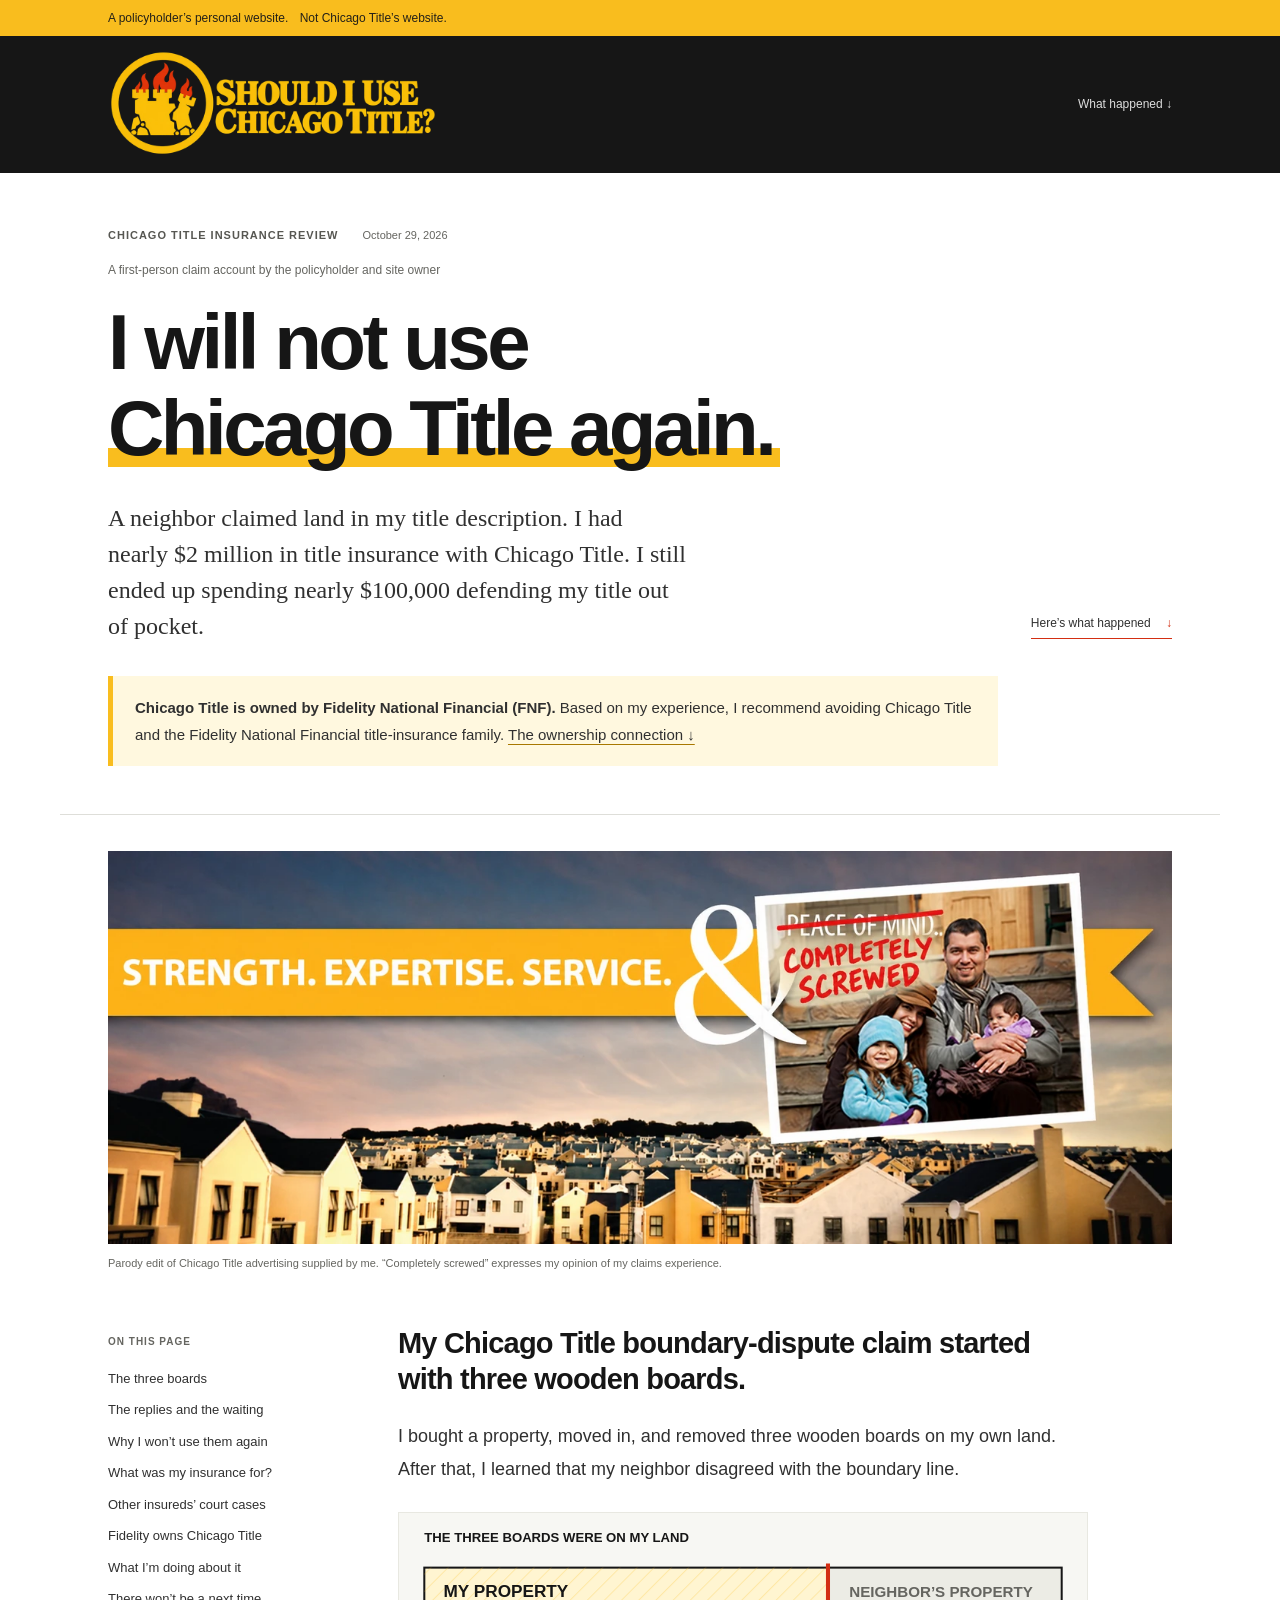
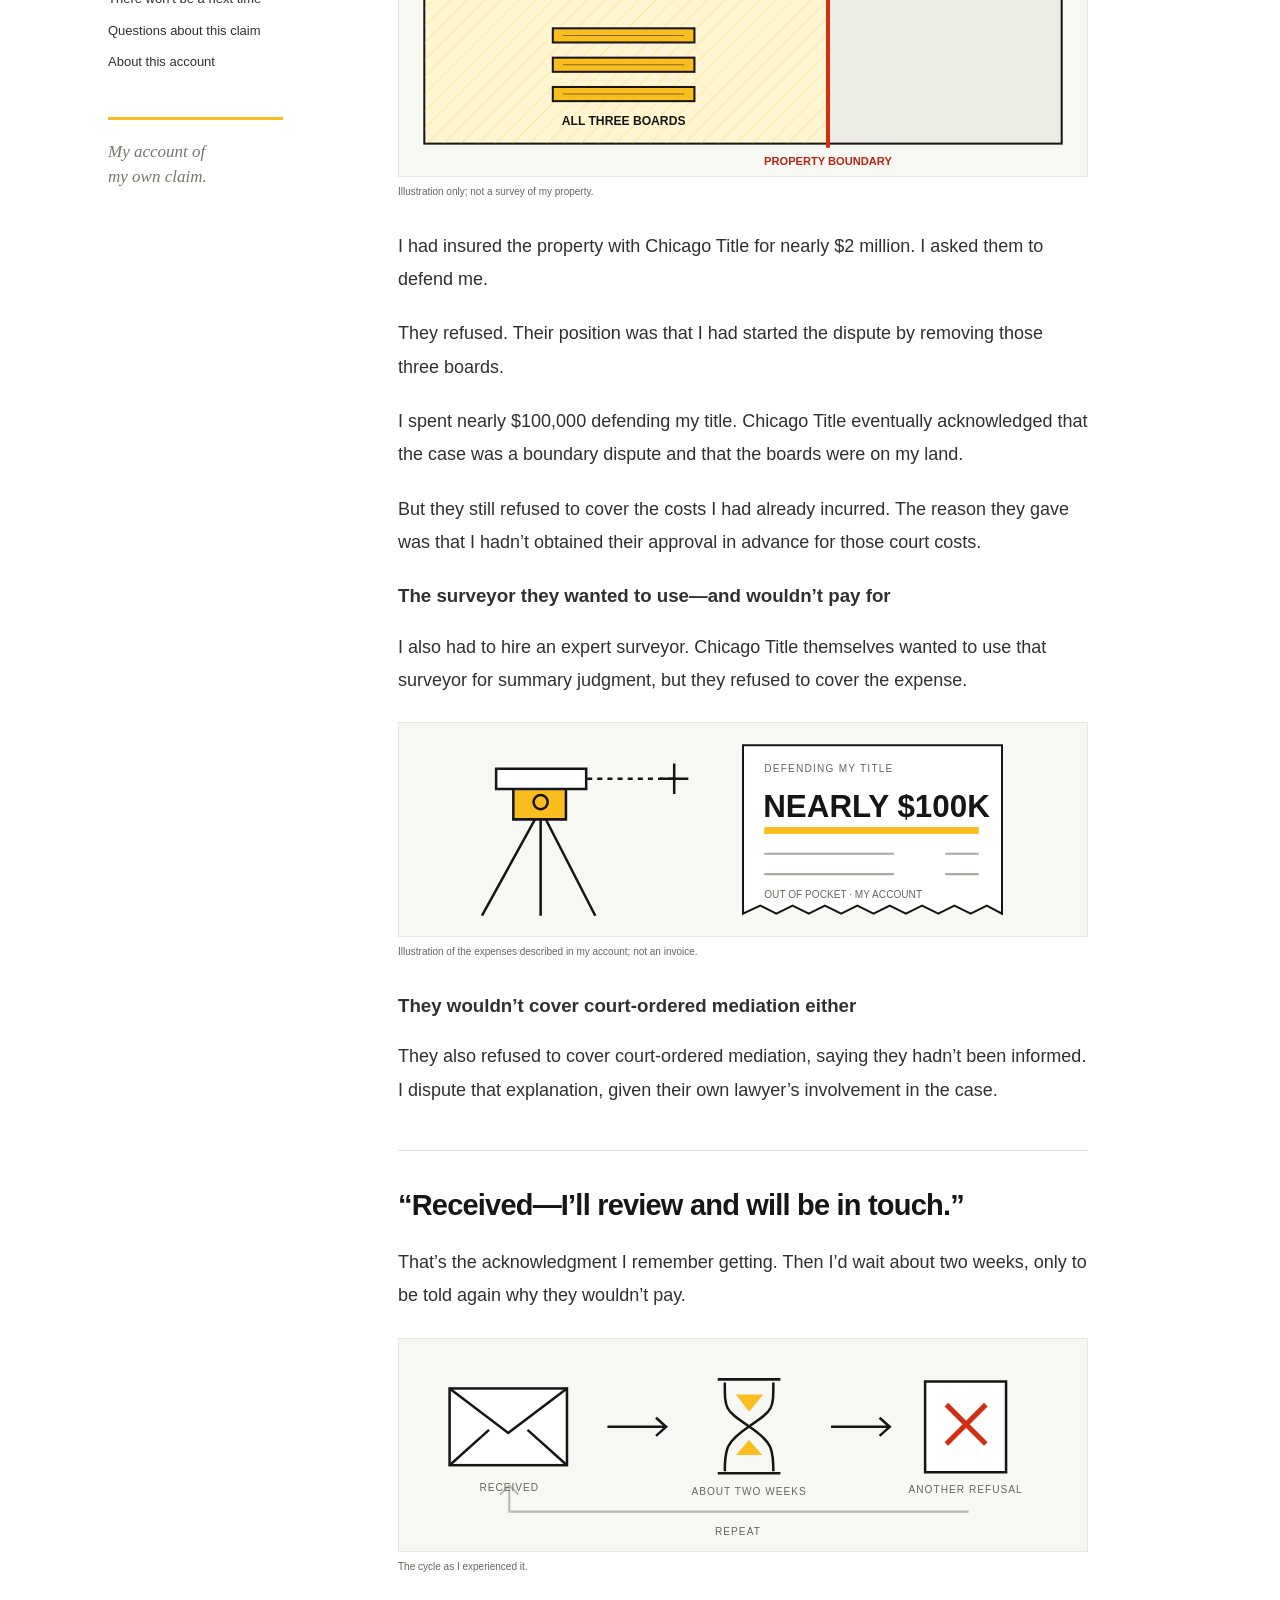
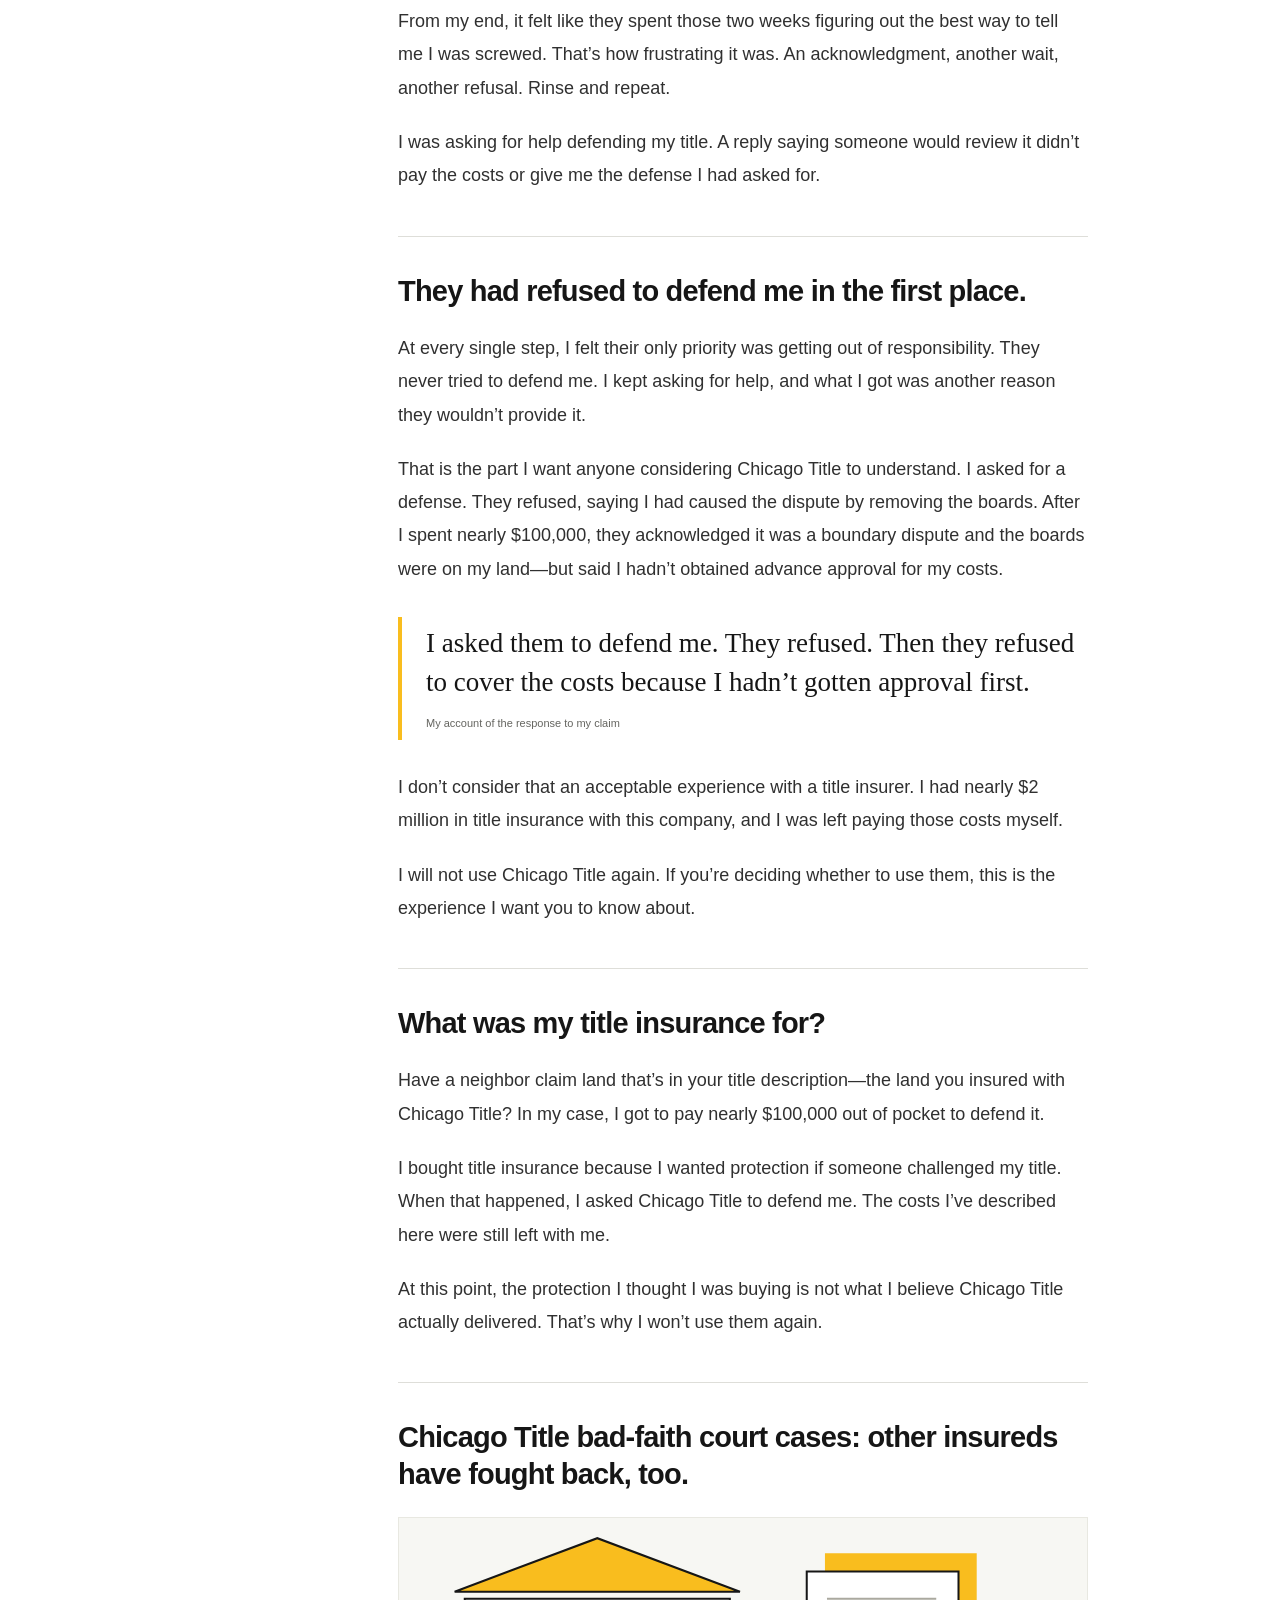
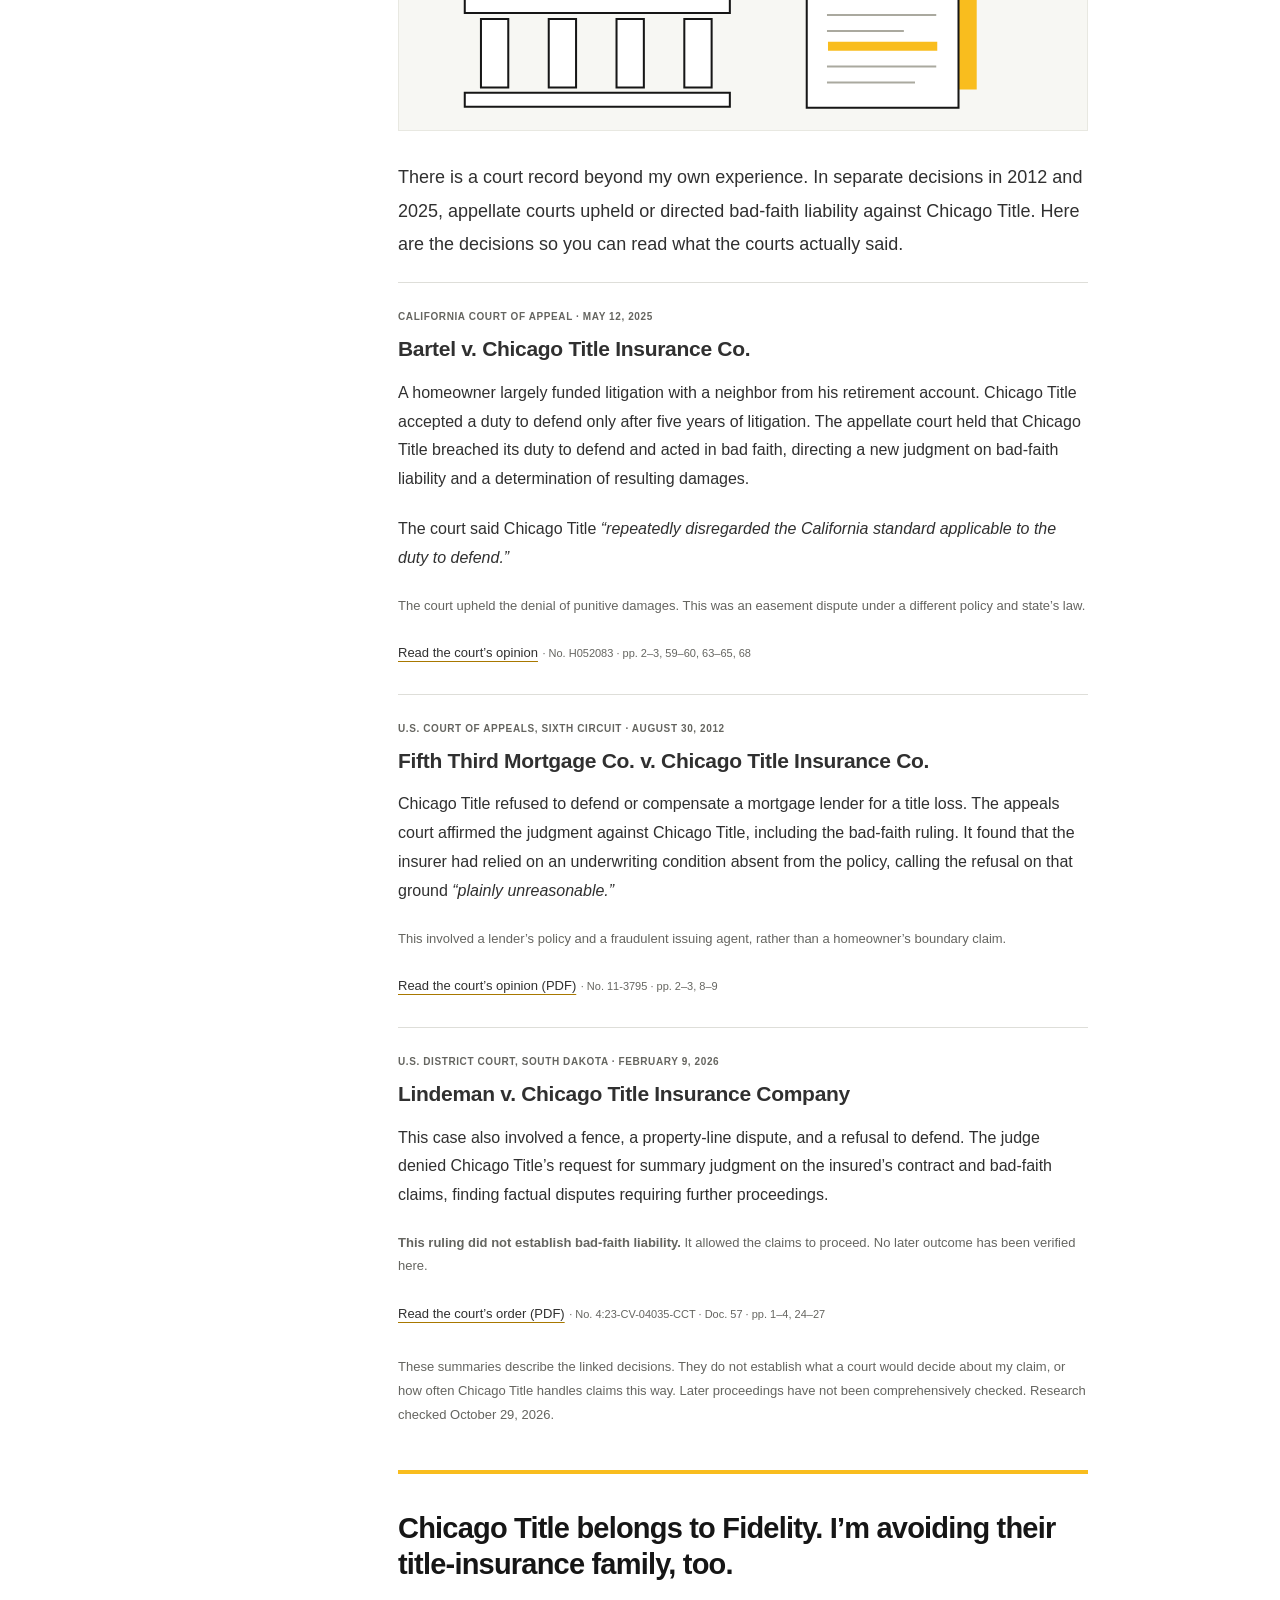
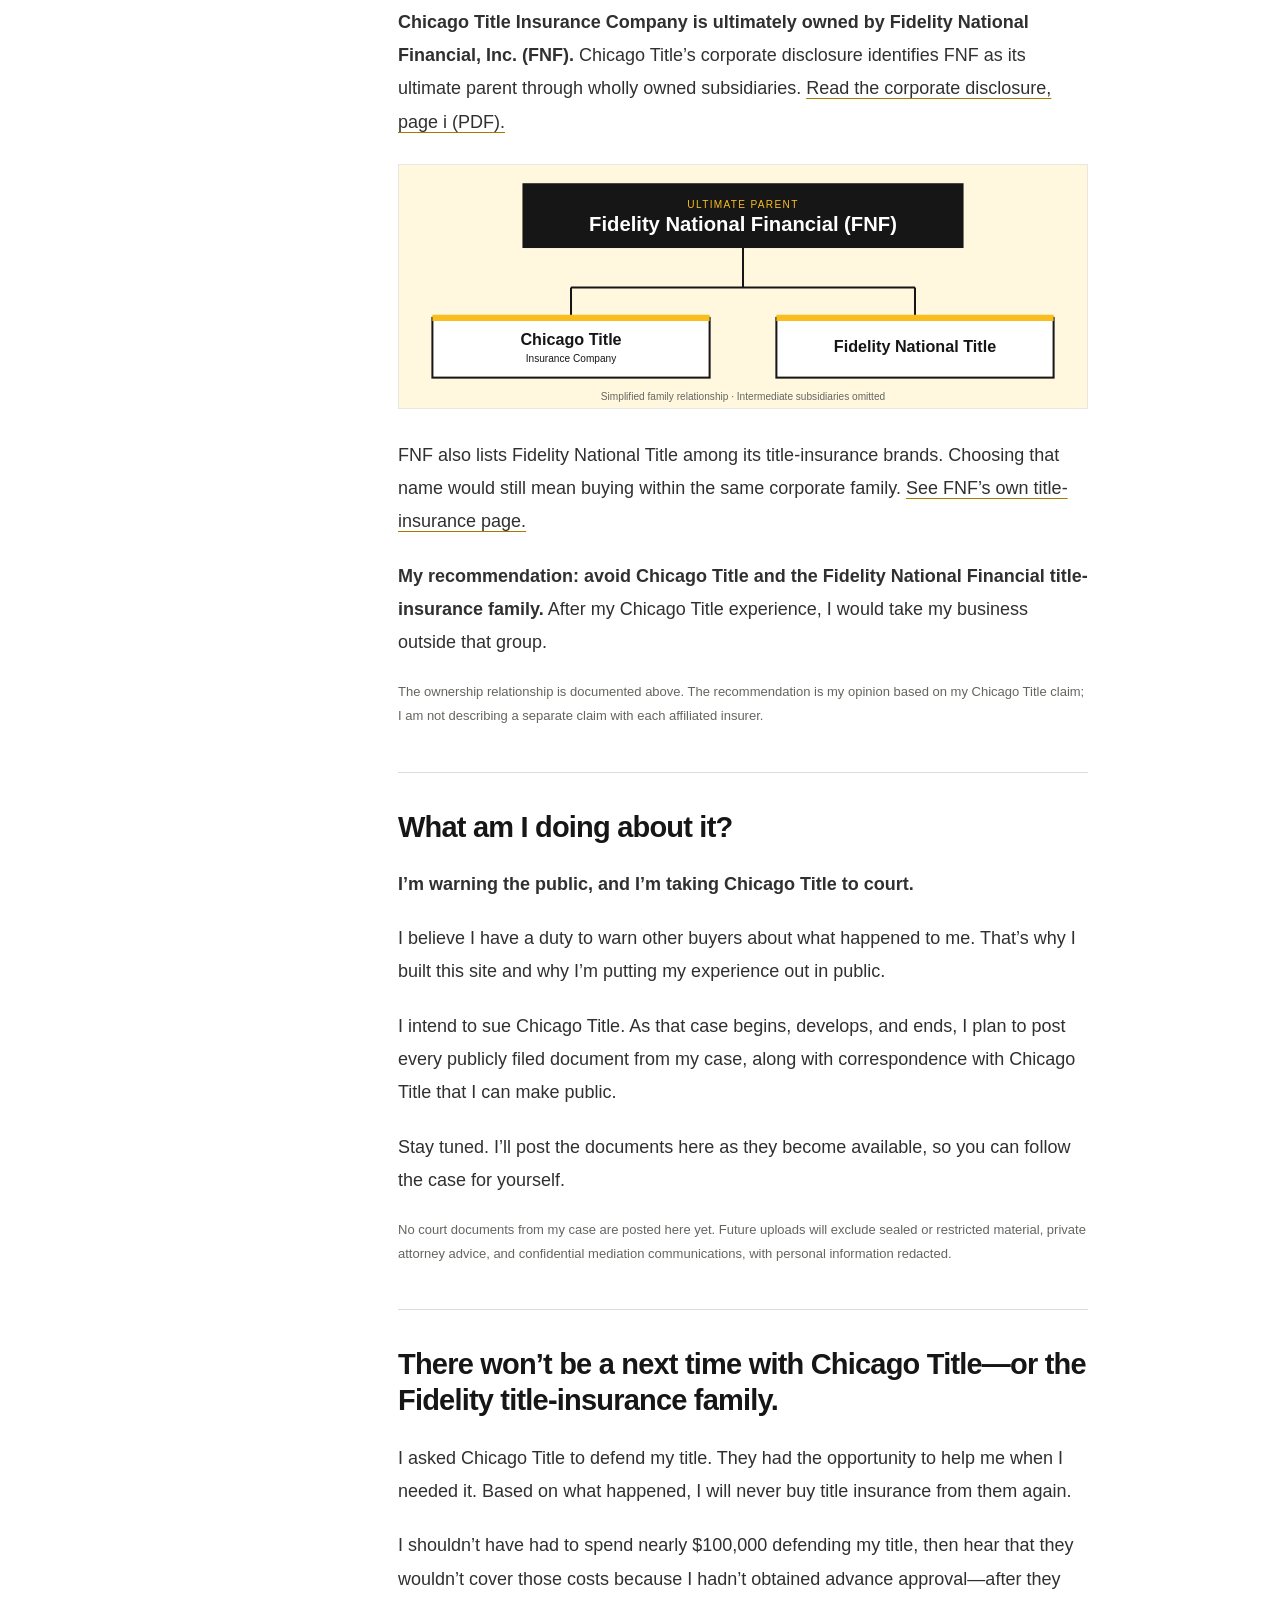
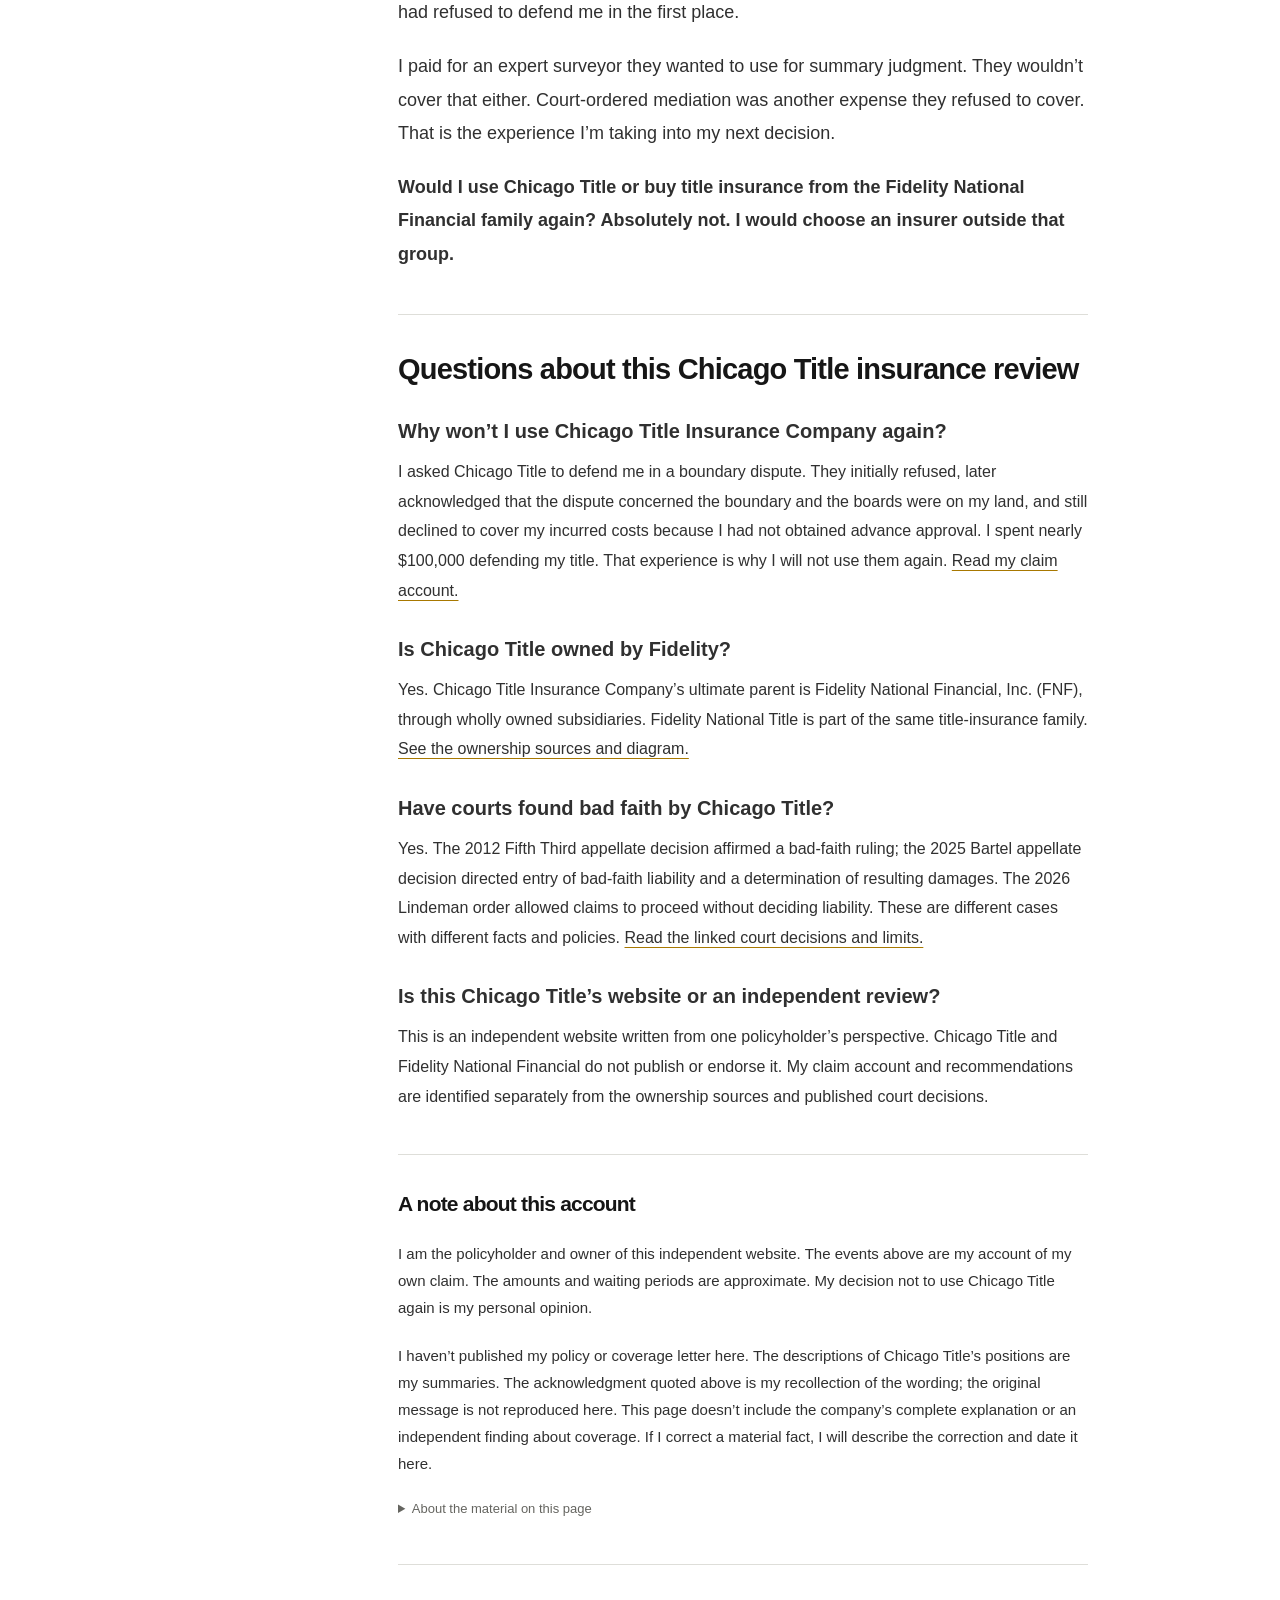
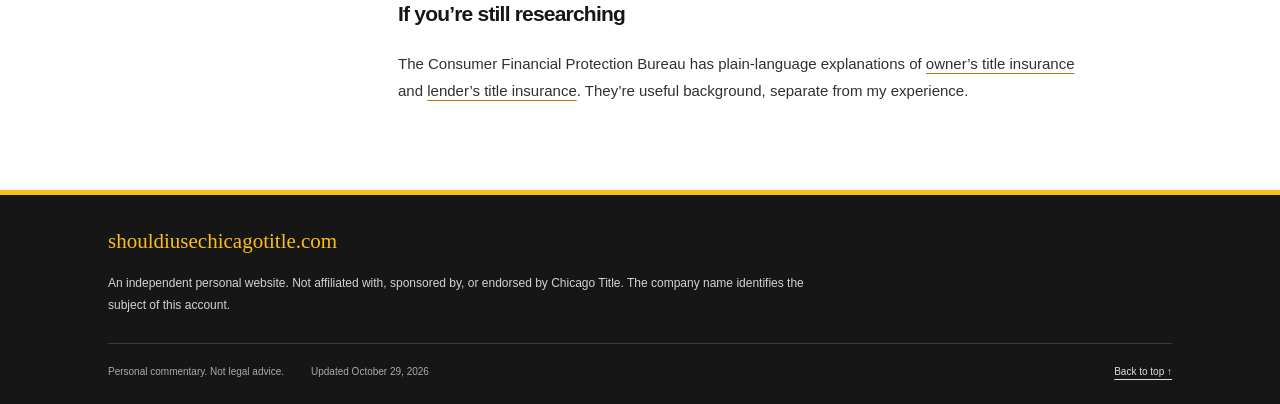
==== index.html @ 66d47664 "Add annotated peace-of-mind advertising parody" ====
<!doctype html>
<html lang="en">
<head>
<meta charset="utf-8"><meta name="viewport" content="width=device-width, initial-scale=1">
<title>Chicago Title Insurance Review | My Claim & Fidelity</title>
<meta name="description" content="My Chicago Title insurance claim: nearly $100,000 defending a boundary dispute, denied costs, Fidelity ownership, and published bad-faith court decisions.">
<meta name="theme-color" content="#161616">
<meta name="robots" content="index, follow, max-image-preview:large">
<link rel="canonical" href="https://shouldiusechicagotitle.com/">
<meta property="og:site_name" content="Should I Use Chicago Title?">
<meta property="og:title" content="Chicago Title Insurance Review | My Claim & Fidelity">
<meta property="og:description" content="My Chicago Title insurance claim: nearly $100,000 defending a boundary dispute, denied costs, Fidelity ownership, and published bad-faith court decisions.">
<meta property="og:type" content="article">
<meta property="og:url" content="https://shouldiusechicagotitle.com/">
<meta property="og:locale" content="en_US">
<meta property="og:image" content="https://shouldiusechicagotitle.com/assets/chicago-title-claim-review.png">
<meta property="og:image:width" content="1200">
<meta property="og:image:height" content="630">
<meta property="og:image:alt" content="Chicago Title insurance review: a policyholder’s account of a boundary claim and nearly $100,000 in out-of-pocket costs.">
<meta property="article:published_time" content="2026-10-29T00:00:00-04:00">
<meta property="article:modified_time" content="2026-10-29T00:00:00-04:00">
<meta name="twitter:card" content="summary_large_image">
<meta name="twitter:title" content="Chicago Title Insurance Review | My Claim & Fidelity">
<meta name="twitter:description" content="My Chicago Title insurance claim: nearly $100,000 defending a boundary dispute, denied costs, Fidelity ownership, and published bad-faith court decisions.">
<meta name="twitter:image" content="https://shouldiusechicagotitle.com/assets/chicago-title-claim-review.png">
<meta name="twitter:image:alt" content="Chicago Title insurance review: one policyholder’s boundary-claim experience.">
<link rel="icon" href="assets/favicon.ico" sizes="any">
<link rel="icon" href="assets/favicon-64.png" type="image/png" sizes="64x64">
<link rel="apple-touch-icon" href="assets/apple-touch-icon.png">
<link rel="stylesheet" href="styles.css?v=20261029-parody"><script src="script.js" defer></script>
<script type="application/ld+json">
{
  "@context": "https://schema.org",
  "@graph": [
    {
      "@type": "WebSite",
      "@id": "https://shouldiusechicagotitle.com/#website",
      "url": "https://shouldiusechicagotitle.com/",
      "name": "Should I Use Chicago Title?",
      "description": "Independent policyholder commentary about a Chicago Title insurance claim. Not affiliated with Chicago Title or Fidelity National Financial.",
      "inLanguage": "en-US"
    },
    {
      "@type": "WebPage",
      "@id": "https://shouldiusechicagotitle.com/#webpage",
      "url": "https://shouldiusechicagotitle.com/",
      "name": "Chicago Title Insurance Review | My Claim & Fidelity",
      "description": "My Chicago Title insurance claim: nearly $100,000 defending a boundary dispute, denied costs, Fidelity ownership, and published bad-faith court decisions.",
      "isPartOf": {
        "@id": "https://shouldiusechicagotitle.com/#website"
      },
      "mainEntity": {
        "@id": "https://shouldiusechicagotitle.com/#account"
      },
      "inLanguage": "en-US"
    },
    {
      "@type": "Article",
      "@id": "https://shouldiusechicagotitle.com/#account",
      "headline": "Chicago Title insurance review: why I will not use them again",
      "description": "My Chicago Title insurance claim: nearly $100,000 defending a boundary dispute, denied costs, Fidelity ownership, and published bad-faith court decisions.",
      "genre": "Personal consumer commentary",
      "inLanguage": "en-US",
      "mainEntityOfPage": {
        "@id": "https://shouldiusechicagotitle.com/#webpage"
      },
      "datePublished": "2026-10-29",
      "dateModified": "2026-10-29",
      "author": {
        "@type": "Person",
        "name": "The policyholder and site owner",
        "url": "https://shouldiusechicagotitle.com/#record"
      },
      "image": "https://shouldiusechicagotitle.com/assets/chicago-title-claim-review.png",
      "about": [
        {
          "@id": "https://shouldiusechicagotitle.com/#chicago-title"
        },
        {
          "@id": "https://shouldiusechicagotitle.com/#fnf"
        }
      ],
      "citation": [
        "https://law.justia.com/cases/california/court-of-appeal/2025/h052083.html",
        "https://www.ca6.uscourts.gov/opinions.pdf/12a0294p-06.pdf",
        "https://cases.justia.com/federal/district-courts/south-dakota/sddce/4:2023cv04035/76612/57/0.pdf",
        "https://fnf.com/companies/title-insurance"
      ]
    },
    {
      "@type": "Organization",
      "@id": "https://shouldiusechicagotitle.com/#chicago-title",
      "name": "Chicago Title Insurance Company",
      "alternateName": "CTIC",
      "url": "https://www.ctic.com/",
      "parentOrganization": {
        "@id": "https://shouldiusechicagotitle.com/#fnf"
      }
    },
    {
      "@type": "Organization",
      "@id": "https://shouldiusechicagotitle.com/#fnf",
      "name": "Fidelity National Financial, Inc.",
      "alternateName": "FNF",
      "url": "https://fnf.com/"
    }
  ]
}
</script>
</head>
<body>
<a class="skip" href="#main">Skip to content</a>
<div class="independent"><div class="wide">A policyholder’s personal website. <strong>Not Chicago Title’s website.</strong></div></div>
<header class="masthead"><div class="wide masthead-inner"><a class="site-name logo-link" href="#" aria-label="Should I Use Chicago Title? Home"><img class="parody-logo" src="assets/burning-castle-logo.webp" width="900" height="306" fetchpriority="high" decoding="async" alt="Should I Use Chicago Title? A burning, crumbling castle parody logo."></a><a class="header-link" href="#experience">What happened ↓</a></div></header>
<main id="main">
<section class="opening wide" aria-labelledby="page-title">
<p class="dateline">CHICAGO TITLE INSURANCE REVIEW <span>October 29, 2026</span></p>
<p class="review-byline">A first-person claim account by the policyholder and site owner</p>
<h1 id="page-title">I will not use<br><mark>Chicago Title again.</mark></h1>
<div class="opening-bottom"><p>A neighbor claimed land in my title description. I had nearly $2 million in title insurance with Chicago Title. I still ended up spending nearly $100,000 defending my title out of pocket.</p><a href="#experience" class="read-link">Here’s what happened <span aria-hidden="true">↓</span></a></div>
<div class="ownership-alert"><p><strong>Chicago Title is owned by Fidelity National Financial (FNF).</strong> Based on my experience, I recommend avoiding Chicago Title and the Fidelity National Financial title-insurance family. <a href="#fidelity">The ownership connection ↓</a></p></div>
</section>
<figure class="wide ad-commentary"><img src="assets/chicago-title-peace-of-mind-parody.webp" width="2064" height="762" decoding="async" alt="Parody of Chicago Title advertising: Peace of mind is crossed out in red and replaced with Completely screwed."><figcaption>Parody edit of Chicago Title advertising supplied by me. “Completely screwed” expresses my opinion of my claims experience.</figcaption></figure>
<div class="wide story-layout">
<aside class="contents" aria-label="On this page"><p>ON THIS PAGE</p><nav><a href="#experience">The three boards</a><a href="#responses">The replies and the waiting</a><a href="#confidence">Why I won’t use them again</a><a href="#protection">What was my insurance for?</a><a href="#other-cases">Other insureds’ court cases</a><a href="#fidelity">Fidelity owns Chicago Title</a><a href="#what-im-doing">What I’m doing about it</a><a href="#questions">There won’t be a next time</a><a href="#quick-answers">Questions about this claim</a><a href="#record">About this account</a></nav><span class="margin-note">My account of<br>my own claim.</span></aside>
<div class="story">
<section id="experience" aria-labelledby="experience-title"><h2 id="experience-title">My Chicago Title boundary-dispute claim started with three wooden boards.</h2>
<p>I bought a property, moved in, and removed three wooden boards on my own land. After that, I learned that my neighbor disagreed with the boundary line.</p>
<figure class="vector-figure"><img src="assets/boundary-boards.svg?v=2" width="680" height="260" alt="All three wooden boards shown well inside My property, with a wide gap before the red property boundary."><figcaption>Illustration only; not a survey of my property.</figcaption></figure>
<p>I had insured the property with Chicago Title for nearly $2 million. I asked them to defend me.</p>
<p>They refused. Their position was that I had started the dispute by removing those three boards.</p>
<p>I spent nearly $100,000 defending my title. Chicago Title eventually acknowledged that the case was a boundary dispute and that the boards were on my land.</p>
<p>But they still refused to cover the costs I had already incurred. The reason they gave was that I hadn’t obtained their approval in advance for those court costs.</p>
<h3>The surveyor they wanted to use—and wouldn’t pay for</h3>
<p>I also had to hire an expert surveyor. Chicago Title themselves wanted to use that surveyor for summary judgment, but they refused to cover the expense.</p>
<figure class="vector-figure"><img src="assets/survey-expenses.svg" width="680" height="210" loading="lazy" alt="A survey instrument beside an expense sheet marked nearly $100,000 out of pocket."><figcaption>Illustration of the expenses described in my account; not an invoice.</figcaption></figure>
<h3>They wouldn’t cover court-ordered mediation either</h3>
<p>They also refused to cover court-ordered mediation, saying they hadn’t been informed. I dispute that explanation, given their own lawyer’s involvement in the case.</p>
</section>
<section id="responses" aria-labelledby="responses-title"><h2 id="responses-title">“Received—I’ll review and will be in touch.”</h2>
<p>That’s the acknowledgment I remember getting. Then I’d wait about two weeks, only to be told again why they wouldn’t pay.</p>
<figure class="vector-figure"><img src="assets/review-cycle.svg" width="680" height="210" loading="lazy" alt="An envelope, an hourglass, and a refusal connected in a repeating cycle."><figcaption>The cycle as I experienced it.</figcaption></figure>
<p>From my end, it felt like they spent those two weeks figuring out the best way to tell me I was screwed. That’s how frustrating it was. An acknowledgment, another wait, another refusal. Rinse and repeat.</p>
<p>I was asking for help defending my title. A reply saying someone would review it didn’t pay the costs or give me the defense I had asked for.</p>
</section>
<section id="confidence" aria-labelledby="confidence-title"><h2 id="confidence-title">They had refused to defend me in the first place.</h2>
<p>At every single step, I felt their only priority was getting out of responsibility. They never tried to defend me. I kept asking for help, and what I got was another reason they wouldn’t provide it.</p>
<p>That is the part I want anyone considering Chicago Title to understand. I asked for a defense. They refused, saying I had caused the dispute by removing the boards. After I spent nearly $100,000, they acknowledged it was a boundary dispute and the boards were on my land—but said I hadn’t obtained advance approval for my costs.</p>
<blockquote><p>I asked them to defend me. They refused. Then they refused to cover the costs because I hadn’t gotten approval first.</p><footer>My account of the response to my claim</footer></blockquote>
<p>I don’t consider that an acceptable experience with a title insurer. I had nearly $2 million in title insurance with this company, and I was left paying those costs myself.</p>
<p>I will not use Chicago Title again. If you’re deciding whether to use them, this is the experience I want you to know about.</p>
</section>
<section id="protection" aria-labelledby="protection-title"><h2 id="protection-title">What was my title insurance for?</h2>
<p>Have a neighbor claim land that’s in your title description—the land you insured with Chicago Title? In my case, I got to pay nearly $100,000 out of pocket to defend it.</p>
<p>I bought title insurance because I wanted protection if someone challenged my title. When that happened, I asked Chicago Title to defend me. The costs I’ve described here were still left with me.</p>
<p>At this point, the protection I thought I was buying is not what I believe Chicago Title actually delivered. That’s why I won’t use them again.</p>
</section>
<section id="other-cases" class="court-cases" aria-labelledby="cases-title"><h2 id="cases-title">Chicago Title bad-faith court cases: other insureds have fought back, too.</h2>
<figure class="vector-figure"><img src="assets/court-record.svg" width="680" height="210" loading="lazy" alt="Illustration of a courthouse and judicial opinions."></figure>
<p>There is a court record beyond my own experience. In separate decisions in 2012 and 2025, appellate courts upheld or directed bad-faith liability against Chicago Title. Here are the decisions so you can read what the courts actually said.</p>
<article class="case-entry">
<p class="case-meta">CALIFORNIA COURT OF APPEAL · MAY 12, 2025</p>
<h3>Bartel v. Chicago Title Insurance Co.</h3>
<p>A homeowner largely funded litigation with a neighbor from his retirement account. Chicago Title accepted a duty to defend only after five years of litigation. The appellate court held that Chicago Title breached its duty to defend and acted in bad faith, directing a new judgment on bad-faith liability and a determination of resulting damages.</p>
<p>The court said Chicago Title <q>repeatedly disregarded the California standard applicable to the duty to defend.</q></p>
<p class="case-limit">The court upheld the denial of punitive damages. This was an easement dispute under a different policy and state’s law.</p>
<a href="https://law.justia.com/cases/california/court-of-appeal/2025/h052083.html">Read the court’s opinion</a> <span class="case-pages">· No. H052083 · pp. 2–3, 59–60, 63–65, 68</span>
</article>
<article class="case-entry">
<p class="case-meta">U.S. COURT OF APPEALS, SIXTH CIRCUIT · AUGUST 30, 2012</p>
<h3>Fifth Third Mortgage Co. v. Chicago Title Insurance Co.</h3>
<p>Chicago Title refused to defend or compensate a mortgage lender for a title loss. The appeals court affirmed the judgment against Chicago Title, including the bad-faith ruling. It found that the insurer had relied on an underwriting condition absent from the policy, calling the refusal on that ground <q>plainly unreasonable.</q></p>
<p class="case-limit">This involved a lender’s policy and a fraudulent issuing agent, rather than a homeowner’s boundary claim.</p>
<a href="https://www.ca6.uscourts.gov/opinions.pdf/12a0294p-06.pdf">Read the court’s opinion (PDF)</a> <span class="case-pages">· No. 11-3795 · pp. 2–3, 8–9</span>
</article>
<article class="case-entry">
<p class="case-meta">U.S. DISTRICT COURT, SOUTH DAKOTA · FEBRUARY 9, 2026</p>
<h3>Lindeman v. Chicago Title Insurance Company</h3>
<p>This case also involved a fence, a property-line dispute, and a refusal to defend. The judge denied Chicago Title’s request for summary judgment on the insured’s contract and bad-faith claims, finding factual disputes requiring further proceedings.</p>
<p class="case-limit"><strong>This ruling did not establish bad-faith liability.</strong> It allowed the claims to proceed. No later outcome has been verified here.</p>
<a href="https://cases.justia.com/federal/district-courts/south-dakota/sddce/4:2023cv04035/76612/57/0.pdf">Read the court’s order (PDF)</a> <span class="case-pages">· No. 4:23-CV-04035-CCT · Doc. 57 · pp. 1–4, 24–27</span>
</article>
<p class="small-text">These summaries describe the linked decisions. They do not establish what a court would decide about my claim, or how often Chicago Title handles claims this way. Later proceedings have not been comprehensively checked. Research checked October 29, 2026.</p>
</section>
<section id="fidelity" class="ownership-section" aria-labelledby="fidelity-title"><h2 id="fidelity-title">Chicago Title belongs to Fidelity. I’m avoiding their title-insurance family, too.</h2>
<p><strong>Chicago Title Insurance Company is ultimately owned by Fidelity National Financial, Inc. (FNF).</strong> Chicago Title’s corporate disclosure identifies FNF as its ultimate parent through wholly owned subsidiaries. <a href="https://www.supremecourt.gov/DocketPDF/25/25-151/386245/20251203122016874_25-151%20Peterson%20-%20Chicago%20Title%20BIO.pdf#page=2">Read the corporate disclosure, page i (PDF).</a></p>
<figure class="vector-figure ownership-figure"><img src="assets/fnf-ownership.svg" width="680" height="240" loading="lazy" alt="FNF is Chicago Title’s ultimate parent; Fidelity National Title belongs to the same group."></figure>
<p>FNF also lists Fidelity National Title among its title-insurance brands. Choosing that name would still mean buying within the same corporate family. <a href="https://fnf.com/companies/title-insurance">See FNF’s own title-insurance page.</a></p>
<p><strong>My recommendation: avoid Chicago Title and the Fidelity National Financial title-insurance family.</strong> After my Chicago Title experience, I would take my business outside that group.</p>
<p class="small-text">The ownership relationship is documented above. The recommendation is my opinion based on my Chicago Title claim; I am not describing a separate claim with each affiliated insurer.</p>
</section>
<section id="what-im-doing" aria-labelledby="action-title"><h2 id="action-title">What am I doing about it?</h2>
<p><strong>I’m warning the public, and I’m taking Chicago Title to court.</strong></p>
<p>I believe I have a duty to warn other buyers about what happened to me. That’s why I built this site and why I’m putting my experience out in public.</p>
<p>I intend to sue Chicago Title. As that case begins, develops, and ends, I plan to post every publicly filed document from my case, along with correspondence with Chicago Title that I can make public.</p>
<p>Stay tuned. I’ll post the documents here as they become available, so you can follow the case for yourself.</p>
<p class="small-text">No court documents from my case are posted here yet. Future uploads will exclude sealed or restricted material, private attorney advice, and confidential mediation communications, with personal information redacted.</p>
</section>
<section id="questions" aria-labelledby="questions-title"><h2 id="questions-title">There won’t be a next time with Chicago Title—or the Fidelity title-insurance family.</h2>
<p>I asked Chicago Title to defend my title. They had the opportunity to help me when I needed it. Based on what happened, I will never buy title insurance from them again.</p>
<p>I shouldn’t have had to spend nearly $100,000 defending my title, then hear that they wouldn’t cover those costs because I hadn’t obtained advance approval—after they had refused to defend me in the first place.</p>
<p>I paid for an expert surveyor they wanted to use for summary judgment. They wouldn’t cover that either. Court-ordered mediation was another expense they refused to cover. That is the experience I’m taking into my next decision.</p>
<p><strong>Would I use Chicago Title or buy title insurance from the Fidelity National Financial family again? Absolutely not. I would choose an insurer outside that group.</strong></p>
</section>
<section id="quick-answers" class="quick-answers" aria-labelledby="answers-title"><h2 id="answers-title">Questions about this Chicago Title insurance review</h2>
<h3>Why won’t I use Chicago Title Insurance Company again?</h3>
<p>I asked Chicago Title to defend me in a boundary dispute. They initially refused, later acknowledged that the dispute concerned the boundary and the boards were on my land, and still declined to cover my incurred costs because I had not obtained advance approval. I spent nearly $100,000 defending my title. That experience is why I will not use them again. <a href="#experience">Read my claim account.</a></p>
<h3>Is Chicago Title owned by Fidelity?</h3>
<p>Yes. Chicago Title Insurance Company’s ultimate parent is Fidelity National Financial, Inc. (FNF), through wholly owned subsidiaries. Fidelity National Title is part of the same title-insurance family. <a href="#fidelity">See the ownership sources and diagram.</a></p>
<h3>Have courts found bad faith by Chicago Title?</h3>
<p>Yes. The 2012 Fifth Third appellate decision affirmed a bad-faith ruling; the 2025 Bartel appellate decision directed entry of bad-faith liability and a determination of resulting damages. The 2026 Lindeman order allowed claims to proceed without deciding liability. These are different cases with different facts and policies. <a href="#other-cases">Read the linked court decisions and limits.</a></p>
<h3>Is this Chicago Title’s website or an independent review?</h3>
<p>This is an independent website written from one policyholder’s perspective. Chicago Title and Fidelity National Financial do not publish or endorse it. My claim account and recommendations are identified separately from the ownership sources and published court decisions.</p>
</section>
<section id="record" class="account-note" aria-labelledby="record-title"><h2 id="record-title">A note about this account</h2><p>I am the policyholder and owner of this independent website. The events above are my account of my own claim. The amounts and waiting periods are approximate. My decision not to use Chicago Title again is my personal opinion.</p><p>I haven’t published my policy or coverage letter here. The descriptions of Chicago Title’s positions are my summaries. The acknowledgment quoted above is my recollection of the wording; the original message is not reproduced here. This page doesn’t include the company’s complete explanation or an independent finding about coverage. If I correct a material fact, I will describe the correction and date it here.</p><details><summary>About the material on this page</summary><p>This account is based on my recollection and statements. The underlying policy and coverage letter were not available for independent verification when this version was prepared. Private attorney correspondence, mediation materials, and unpublished litigation communications are not reproduced. The linked decisions concern other insureds. This page does not report a court finding of wrongdoing or a final resolution of my own claim.</p></details></section>
<section class="further-reading" aria-labelledby="reading-title"><h2 id="reading-title">If you’re still researching</h2><p>The Consumer Financial Protection Bureau has plain-language explanations of <a href="https://www.consumerfinance.gov/ask-cfpb/what-is-owners-title-insurance-en-164/">owner’s title insurance</a> and <a href="https://www.consumerfinance.gov/ask-cfpb/what-is-lenders-title-insurance-en-163/">lender’s title insurance</a>. They’re useful background, separate from my experience.</p></section>
</div></div>
</main>
<footer class="site-footer"><div class="wide"><a href="#" class="footer-name">shouldiusechicagotitle.com</a><p>An independent personal website. Not affiliated with, sponsored by, or endorsed by Chicago Title. The company name identifies the subject of this account.</p><div class="footer-last"><span>Personal commentary. Not legal advice.</span><span>Updated <time datetime="2026-10-29">October 29, 2026</time></span><a href="#">Back to top ↑</a></div></div></footer>
</body></html>
---- styles.css ----
/* Palette observed on ctic.com: logo #F9BD1E; CSS #D7A900 and #D32E12.
   The design is an independent personal site, not a reproduction of CTIC branding. */
:root{--black:#161616;--gold:#f9bd1e;--red:#d32e12;--line:#deded9;--body:#303030;--muted:#656560}*{box-sizing:border-box}html{scroll-padding-top:30px}body{margin:0;background:#fff;color:var(--body);font-family:Arial,Helvetica,sans-serif;line-height:1.7}a{color:inherit;text-underline-offset:4px}a:hover{color:#9b3b12}a:focus-visible,button:focus-visible,summary:focus-visible{outline:3px solid #a35a00;outline-offset:5px}.wide{max-width:1160px;margin:0 auto;padding:0 48px}.skip{position:absolute;left:20px;top:-100px;background:#fff;padding:10px;z-index:5}.skip:focus{top:10px}.independent{background:var(--gold);color:#242118;font-size:12px;padding:8px 0}.independent strong{font-weight:normal;margin-left:8px}.masthead{background:var(--black);color:#fff}.masthead-inner{display:flex;justify-content:space-between;align-items:center;min-height:80px;gap:25px}.site-name{font-family:Georgia,serif;font-size:25px;letter-spacing:-.6px;text-decoration:none;color:var(--gold)}.site-name:hover{color:#fff}.header-link{font-size:12px;color:#ddd;text-decoration:none}.header-link:hover{color:var(--gold)}.opening{padding-top:53px;padding-bottom:48px;border-bottom:1px solid var(--line)}.dateline{font-size:11px;font-weight:bold;letter-spacing:1px;margin:0 0 29px;color:#575752}.dateline span{font-weight:normal;letter-spacing:0;margin-left:20px;color:var(--muted)}h1{font-size:clamp(50px,6.1vw,78px);line-height:1.1;letter-spacing:-3.5px;font-weight:750;color:var(--black);margin:0 0 28px;max-width:950px}mark{color:inherit;background:linear-gradient(transparent 73%,var(--gold) 73%,var(--gold) 94%,transparent 94%);padding:0 .08em 0 0}.opening-bottom{display:flex;justify-content:space-between;align-items:end;gap:50px}.opening-bottom>p{font:24px/1.5 Georgia,serif;max-width:580px;margin:0}.read-link{white-space:nowrap;font-size:12px;text-decoration:none;border-bottom:1px solid var(--red);padding-bottom:5px;margin-bottom:5px}.read-link span{margin-left:12px;color:var(--red)}.story-layout{display:grid;grid-template-columns:230px minmax(0,1fr);gap:60px;padding-top:52px;padding-bottom:65px}.contents{align-self:start;position:sticky;top:30px;padding-top:8px}.contents>p{font-size:10px;font-weight:bold;letter-spacing:1px;color:var(--muted);margin:0 0 19px}.contents nav{display:flex;flex-direction:column;gap:12px}.contents nav a{font-size:13px;text-decoration:none;line-height:1.5}.contents nav a:hover{text-decoration:underline}.margin-note{display:block;font:italic 17px/1.5 Georgia,serif;color:#77776e;margin-top:45px;padding-top:19px;border-top:3px solid var(--gold);max-width:175px}.story{max-width:690px}.story section{margin-bottom:43px}.story h2{font-size:29px;line-height:1.25;letter-spacing:-.8px;color:var(--black);margin:0 0 23px}.story p{font-size:18px;line-height:1.85;margin:0 0 21px}.story section+section{border-top:1px solid var(--line);padding-top:36px}blockquote{border-left:4px solid var(--gold);margin:31px 0;padding:7px 0 7px 24px}blockquote p{font:27px/1.45 Georgia,serif!important;color:var(--black);margin-bottom:12px!important}blockquote footer{font-size:11px;color:var(--muted)}.question-list{border-top:1px solid var(--line);margin:28px 0 21px}.question-list details{border-bottom:1px solid var(--line)}summary{cursor:pointer}.question-list summary{display:flex;align-items:baseline;gap:10px;list-style:none;padding:19px 0;font-size:16px;font-weight:bold;line-height:1.6}.question-list summary::-webkit-details-marker{display:none}.q-number{font-weight:normal;color:var(--muted);font-size:13px;min-width:18px}.toggle{font-size:19px;font-weight:normal;margin-left:auto;color:#666}.question-list details[open] .toggle{transform:rotate(45deg)}.question-list details p{font-size:16px;line-height:1.75;padding-left:28px;margin:0 18px 23px 0}.copy-button{font-family:inherit;background:var(--black);color:#fff;padding:10px 16px;border:1px solid var(--black);font-size:12px;cursor:pointer;border-radius:0}.copy-button:hover{background:#444}.copy-status{min-height:20px;font-size:12px!important;line-height:1.4!important;margin:8px 0 14px!important;color:var(--muted)}.small-text{font-size:13px!important;color:var(--muted)}.account-note h2,.further-reading h2{font-size:21px}.account-note p,.further-reading p{font-size:15px;line-height:1.8}.account-note details{font-size:13px;color:var(--muted)}.account-note details p{font-size:13px;margin-top:16px}.further-reading{margin-bottom:0!important}.further-reading a{text-decoration-color:#ad8000}.site-footer{background:var(--black);color:#d4d4ce;border-top:5px solid var(--gold);padding:34px 0 24px}.footer-name{font:21px Georgia,serif;color:var(--gold);text-decoration:none}.site-footer p{font-size:12px;max-width:720px;margin:17px 0 27px;line-height:1.8}.footer-last{display:flex;flex-wrap:wrap;gap:10px 27px;font-size:10px;border-top:1px solid #3c3c39;padding-top:19px;color:#aaa}.footer-last a{margin-left:auto;color:#ddd}dialog{max-width:620px;width:calc(100% - 40px);border:1px solid #666;padding:25px;color:var(--black);background:#fff}dialog::backdrop{background:#0007}dialog h2{font-size:25px;margin-top:0}dialog textarea{width:100%;height:280px;padding:12px;font:14px/1.6 Arial,sans-serif}dialog button{margin-top:16px}@media(max-width:900px){.wide{padding-left:30px;padding-right:30px}.opening-bottom{align-items:start;flex-direction:column;gap:20px}.story-layout{grid-template-columns:180px minmax(0,1fr);gap:35px}.site-name{font-size:22px}h1{letter-spacing:-2.5px}}@media(max-width:640px){.wide{padding-left:22px;padding-right:22px}.independent{font-size:10px}.independent strong{margin-left:3px}.masthead-inner{min-height:67px}.site-name{font-size:20px;letter-spacing:-.4px}.header-link{display:none}.opening{padding-top:35px;padding-bottom:30px}.dateline{font-size:9px;letter-spacing:.6px;margin-bottom:24px}.dateline span{margin-left:10px}h1{font-size:clamp(33px,9.8vw,60px);letter-spacing:-1.8px;margin-bottom:24px;line-height:1.15}.opening-bottom>p{font-size:22px}.read-link{font-size:11px}.story-layout{display:block;padding-top:27px;padding-bottom:35px}.contents{position:static;padding:0 0 24px;border-bottom:1px solid var(--line);margin-bottom:30px}.contents>p,.margin-note{display:none}.contents nav{flex-direction:row;flex-wrap:wrap;gap:9px 19px}.contents nav a{font-size:11px;text-decoration:underline;text-decoration-color:#bdbdb5}.story h2{font-size:27px;margin-bottom:19px}.story p{font-size:17px;line-height:1.8}.story section{margin-bottom:32px}.story section+section{padding-top:29px}blockquote{padding-left:18px;margin:25px 0}blockquote p{font-size:24px!important}.question-list summary{font-size:15px}.account-note p,.further-reading p{font-size:14px}.account-note h2,.further-reading h2{font-size:21px}.footer-name{font-size:19px}.site-footer p{font-size:11px}.footer-last{display:block}.footer-last>*{display:block;margin:8px 0}.footer-last a{margin-left:0}}@media print{.independent,.header-link,.contents,.copy-button,.copy-status,.read-link,.footer-last a{display:none}.wide{max-width:none;padding:0}.masthead{background:#fff;color:#000;padding:0}.site-name{color:#000}.opening{padding:20px 0}.opening-bottom{display:block}h1{font-size:40pt}.story-layout{display:block;padding-top:25px}.story{max-width:none}.story p{font-size:11pt}.story h2{font-size:19pt}details p{display:block!important}.story section{break-inside:avoid}.site-footer{background:#fff;color:#444}.footer-name{color:#000}.footer-last{color:#555}}

.court-cases .case-entry{border-top:1px solid var(--line);padding:26px 0 29px}.court-cases .case-meta{font-size:10px;letter-spacing:.6px;font-weight:bold;color:var(--muted);margin:0 0 10px;line-height:1.5}.case-entry h3{font-size:21px;line-height:1.4;letter-spacing:-.3px;margin:0 0 15px}.case-entry p{font-size:16px;line-height:1.8}.case-entry .case-limit{font-size:13px;color:var(--muted)}.case-entry>a{font-size:13px;text-decoration-color:#a87800}.case-pages{font-size:11px;color:var(--muted)}.case-entry q{font-style:italic}
.logo-link{display:block;line-height:0;padding:12px 0}.parody-logo{display:block;width:330px;max-width:100%;height:auto}.masthead-inner:has(.parody-logo){min-height:132px}@media(max-width:640px){.parody-logo{width:255px}.masthead-inner:has(.parody-logo){min-height:108px}}@media print{.parody-logo{width:220px}}

.ownership-alert{border-left:5px solid var(--gold);background:#fff8df;padding:18px 22px;margin-top:32px;max-width:890px}.ownership-alert p{font-size:15px;line-height:1.8;margin:0}.ownership-alert a{white-space:normal;text-decoration-color:#a87800}.vector-figure{margin:25px 0 30px}.vector-figure img{width:100%;height:auto;display:block;border:1px solid #e8e8e1}.vector-figure figcaption{font-size:10px;color:var(--muted);line-height:1.6;margin-top:7px}.ownership-section{border-top:4px solid var(--gold)!important}.ownership-section a{text-decoration-color:#a87800}@media(max-width:640px){.ownership-alert{padding:15px 17px;margin-top:24px}.ownership-alert p{font-size:14px}.vector-figure{margin:22px 0 25px}}
.review-byline{font-size:12px;color:var(--muted);margin:-12px 0 20px;line-height:1.6}.quick-answers h3{font-size:20px;line-height:1.4;margin:30px 0 12px}.quick-answers p{font-size:16px}.quick-answers a{text-decoration-color:#a87800}@media(max-width:640px){.review-byline{font-size:11px}.quick-answers h3{font-size:19px}.quick-answers p{font-size:16px}}

.ad-commentary{margin:36px auto 0}.ad-commentary img{display:block;width:100%;height:auto}.ad-commentary figcaption{font-size:11px;line-height:1.7;color:var(--muted);padding-top:10px;max-width:900px}@media(max-width:640px){.ad-commentary{margin-top:25px}.ad-commentary figcaption{font-size:10px}}
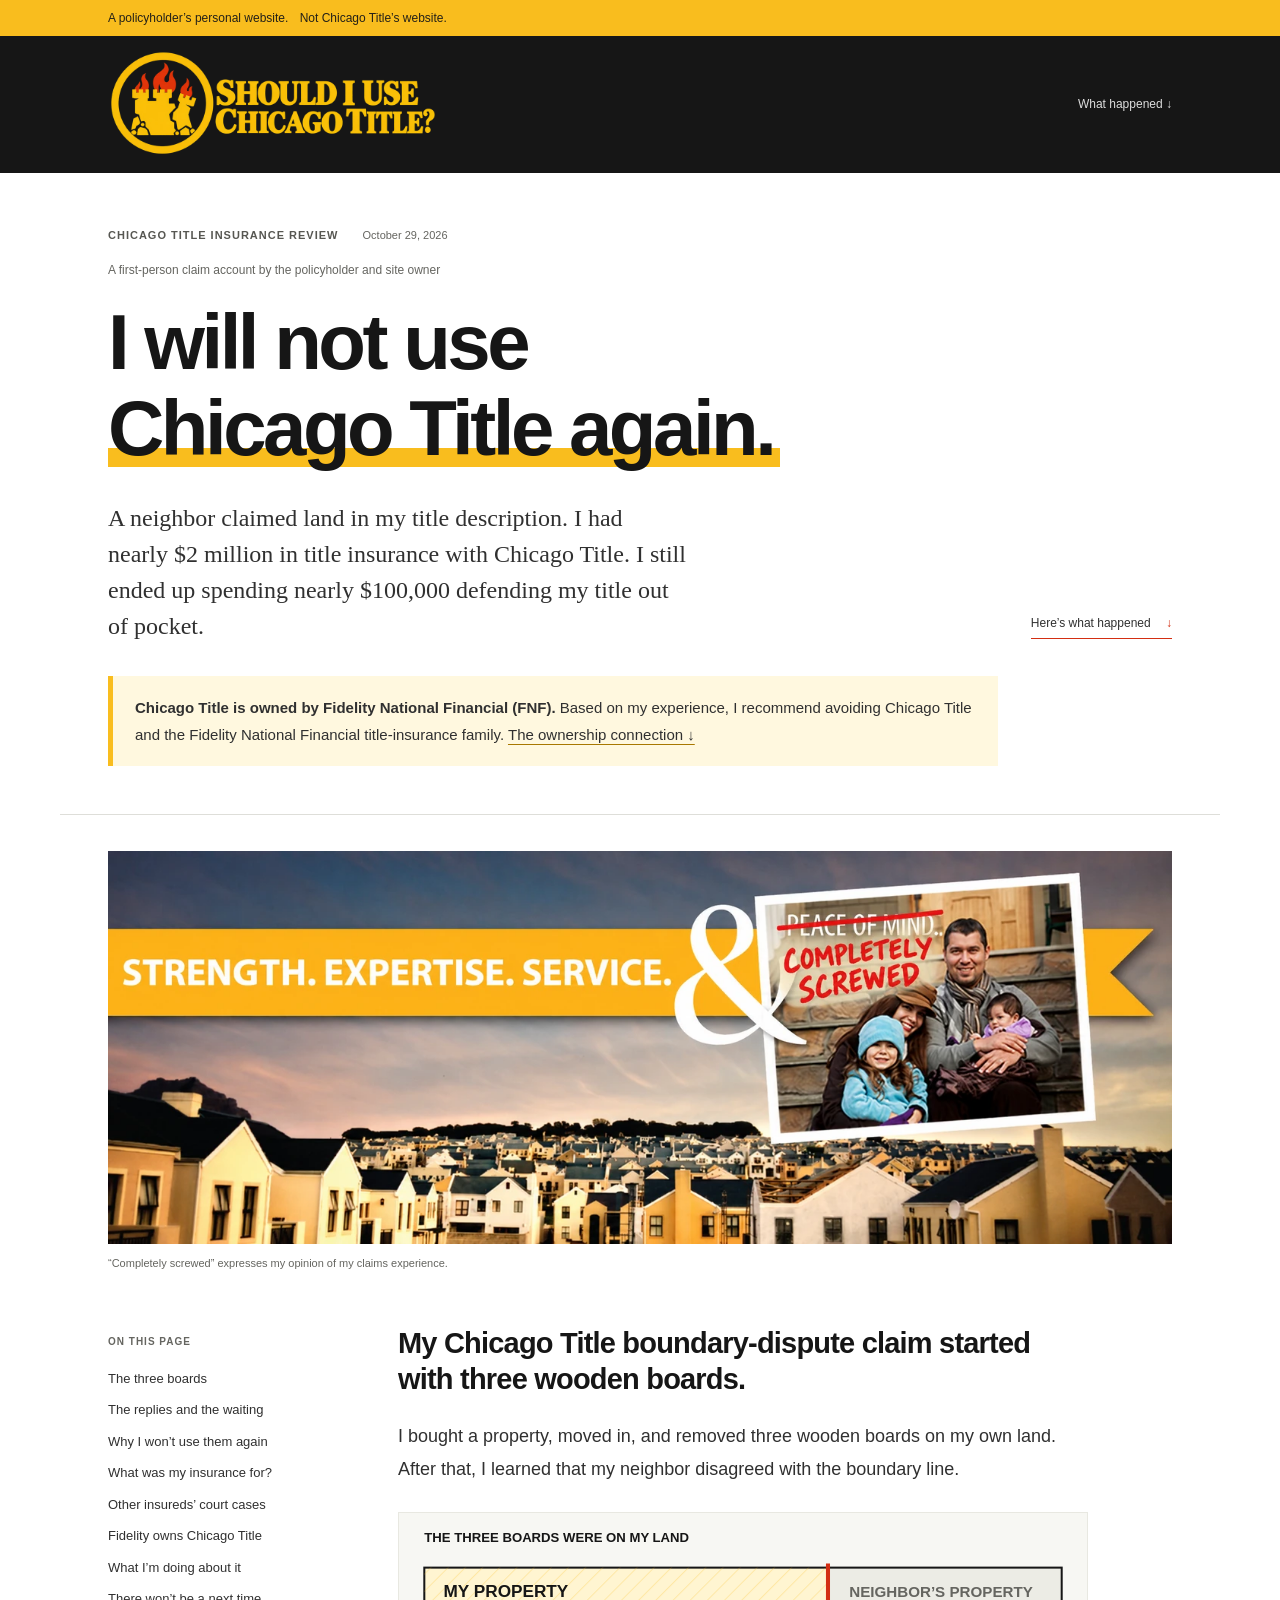
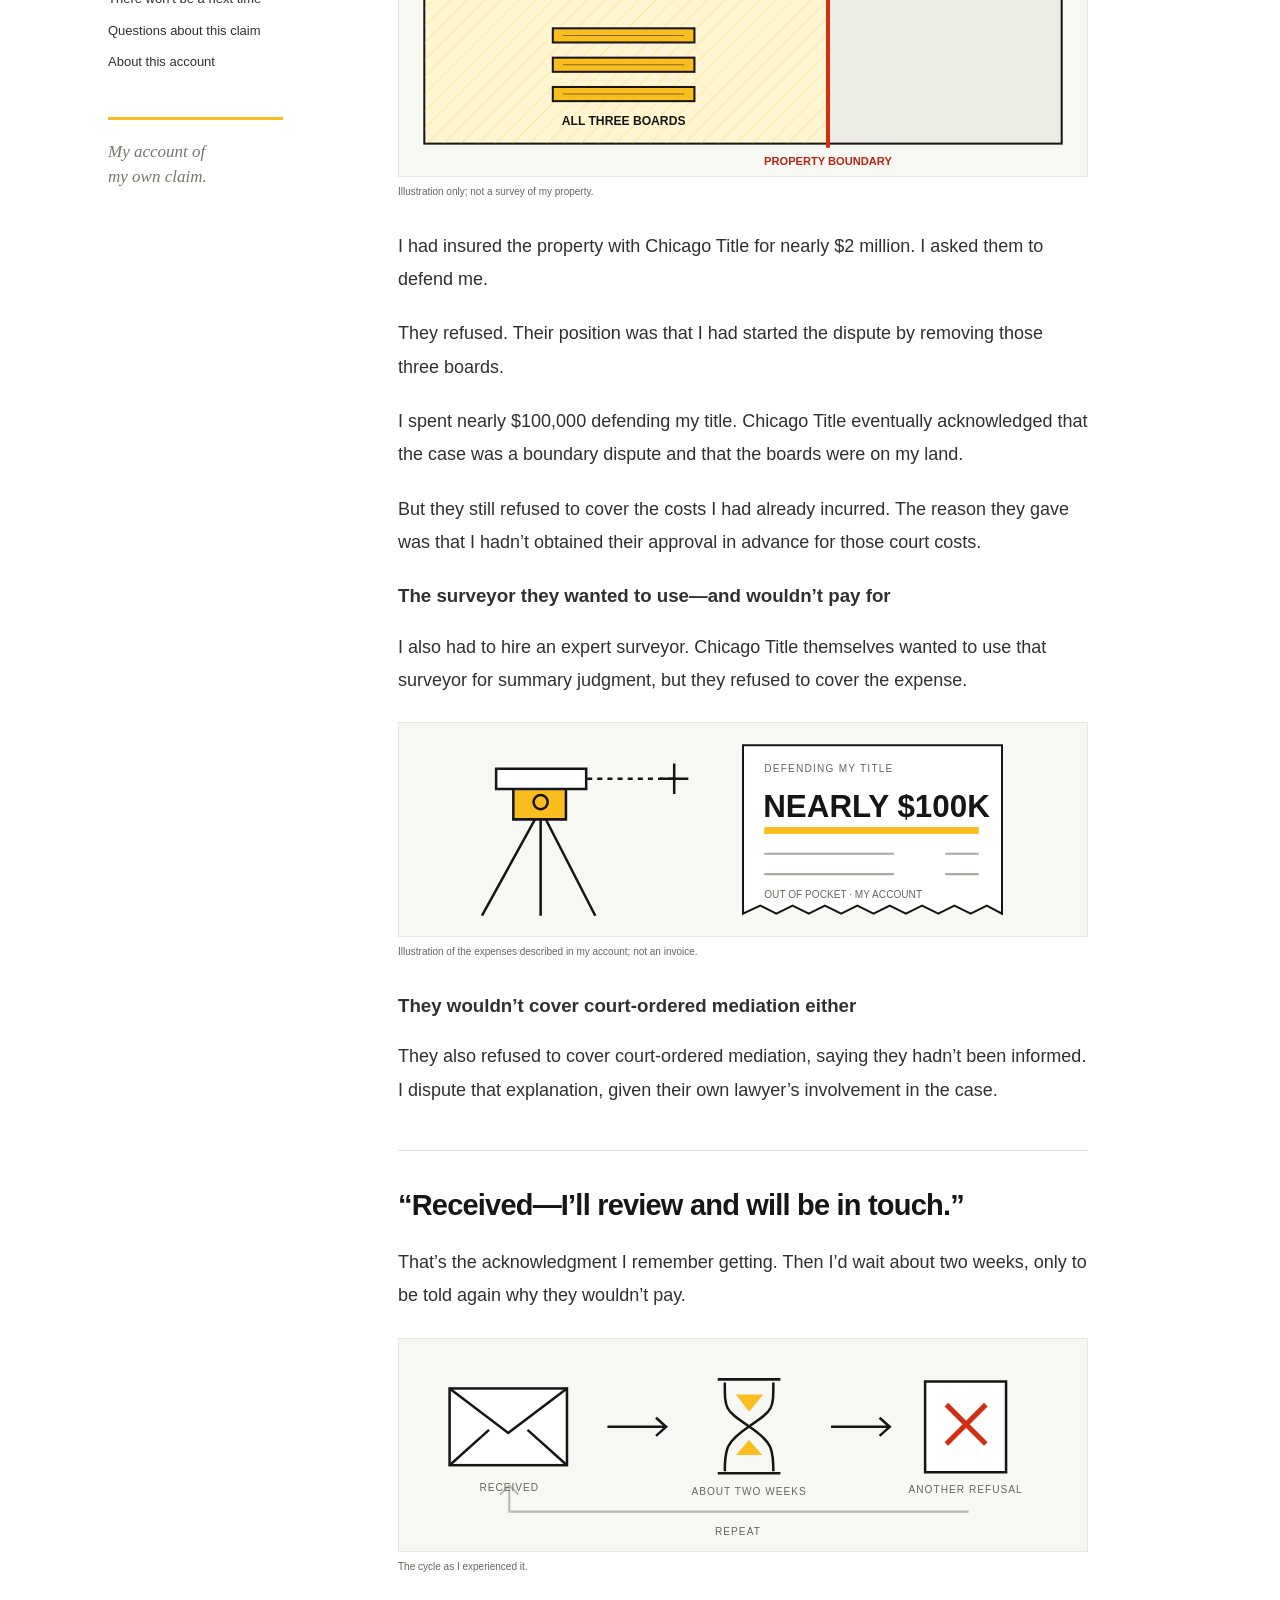
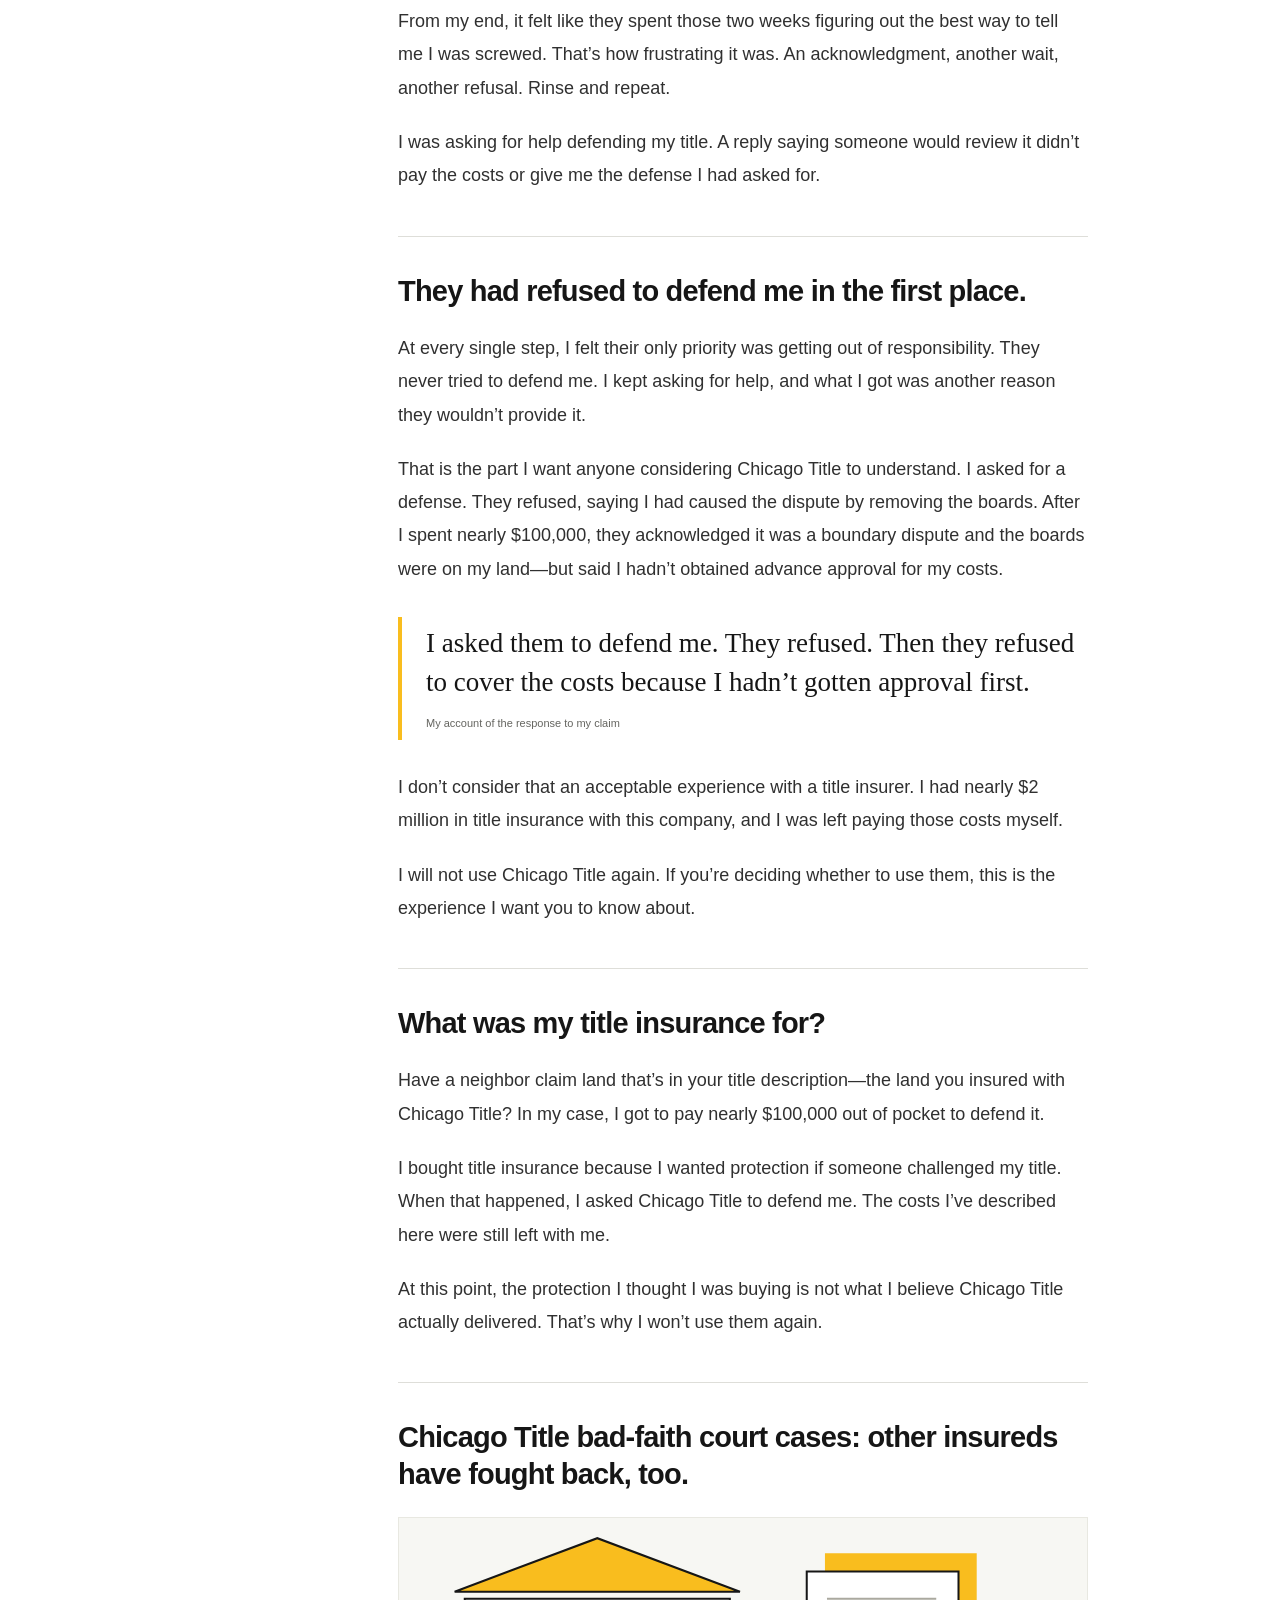
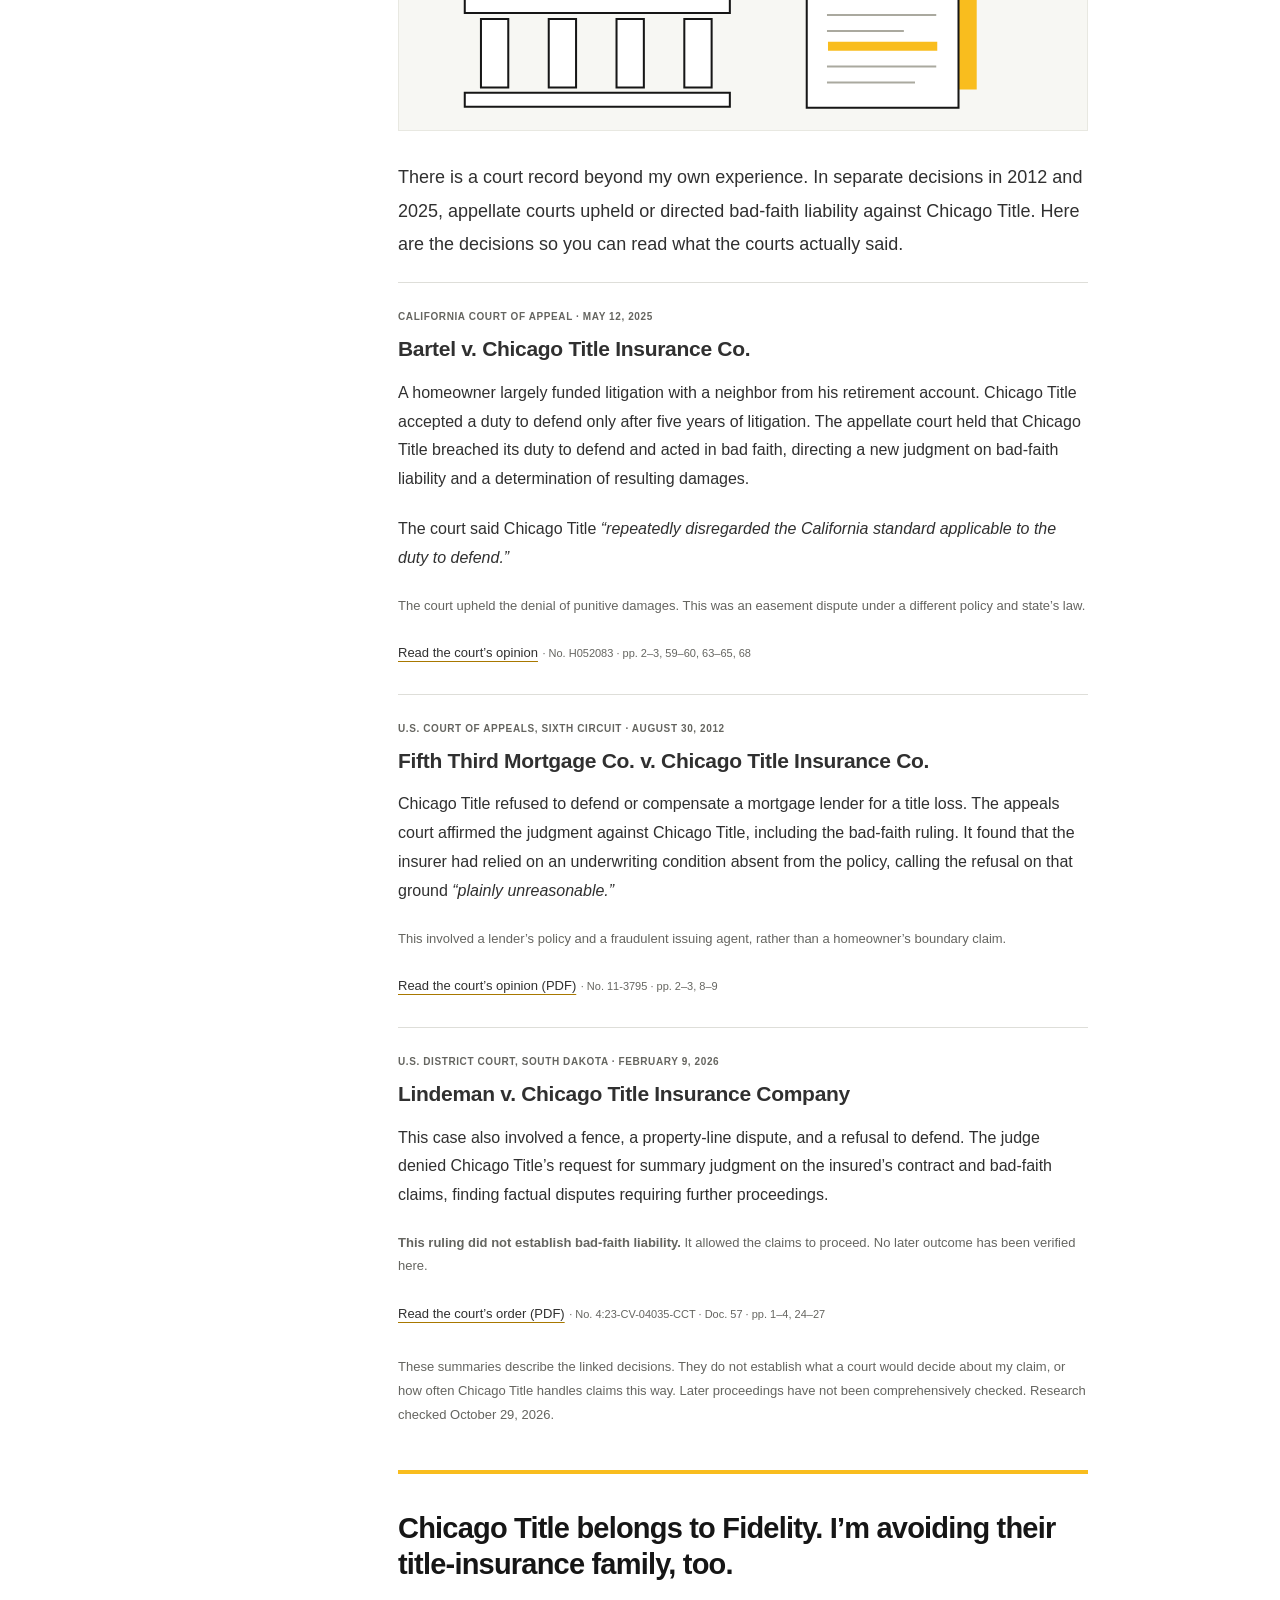
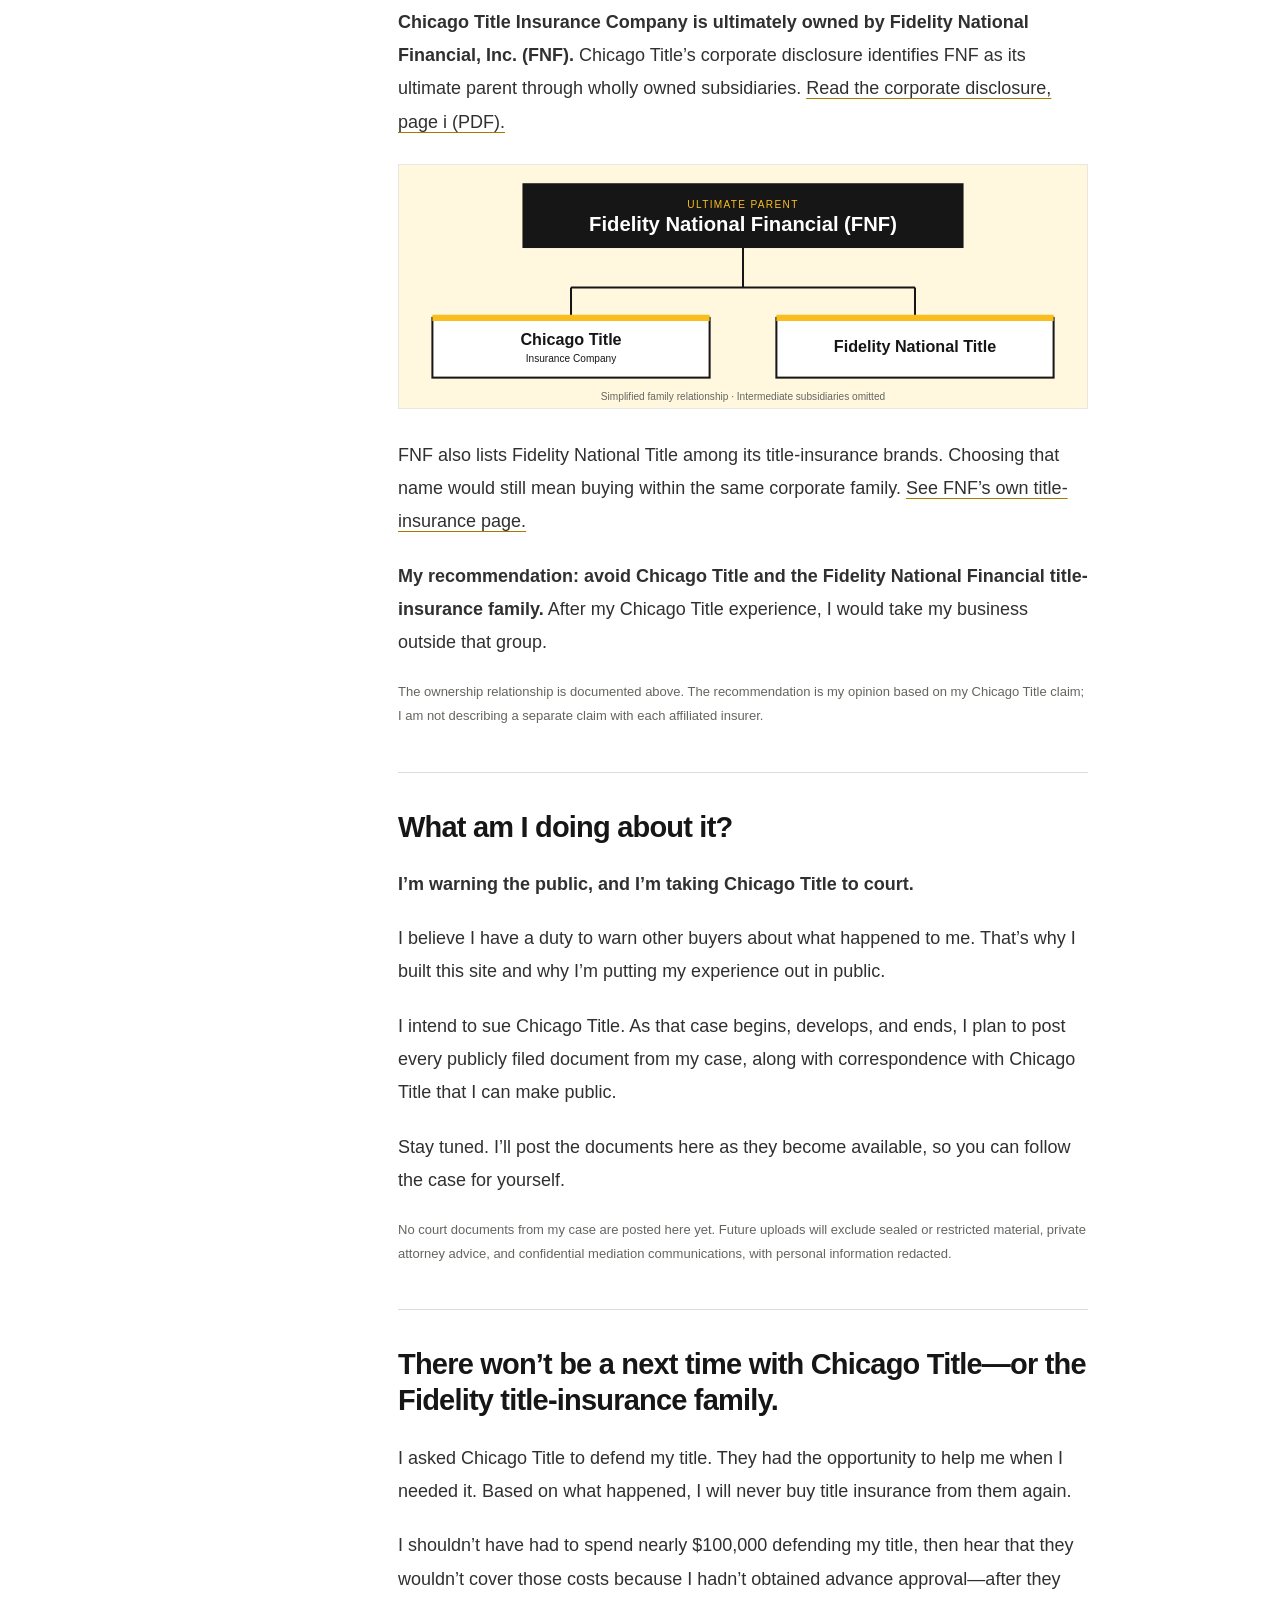
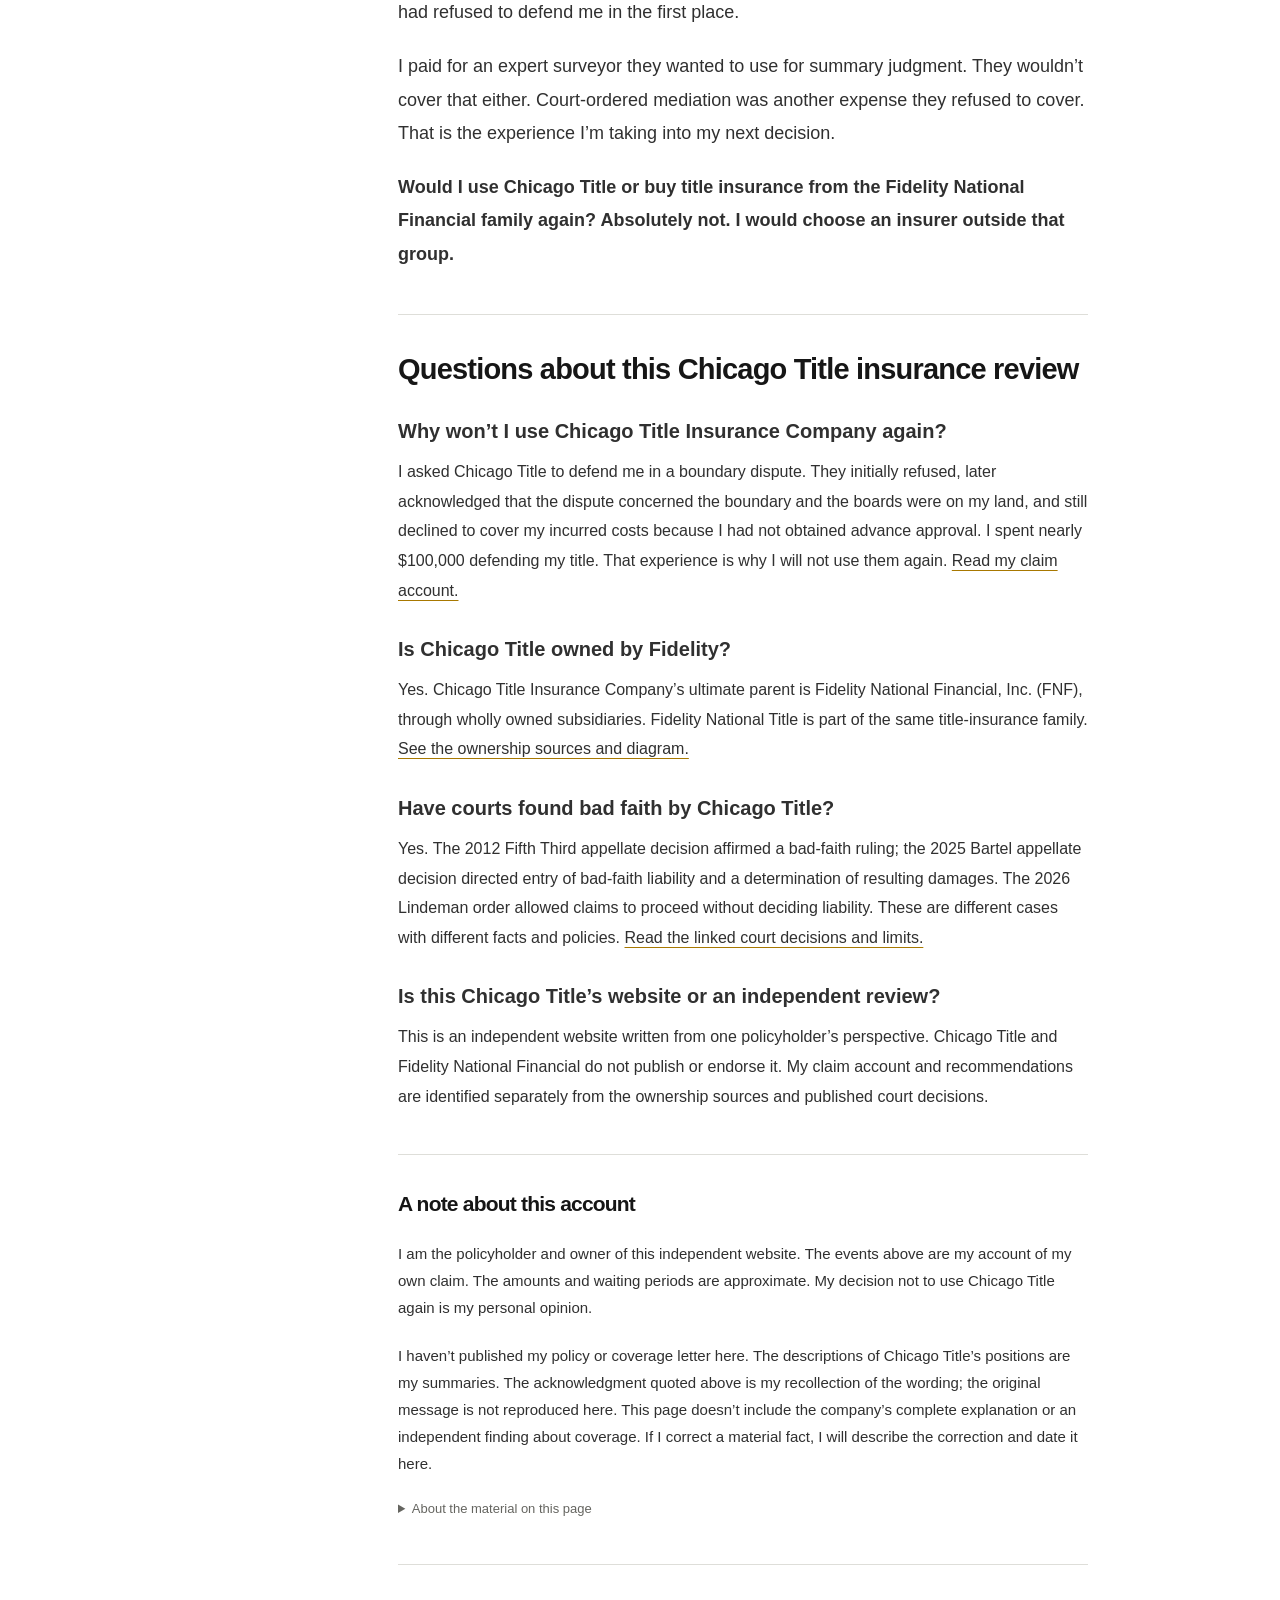
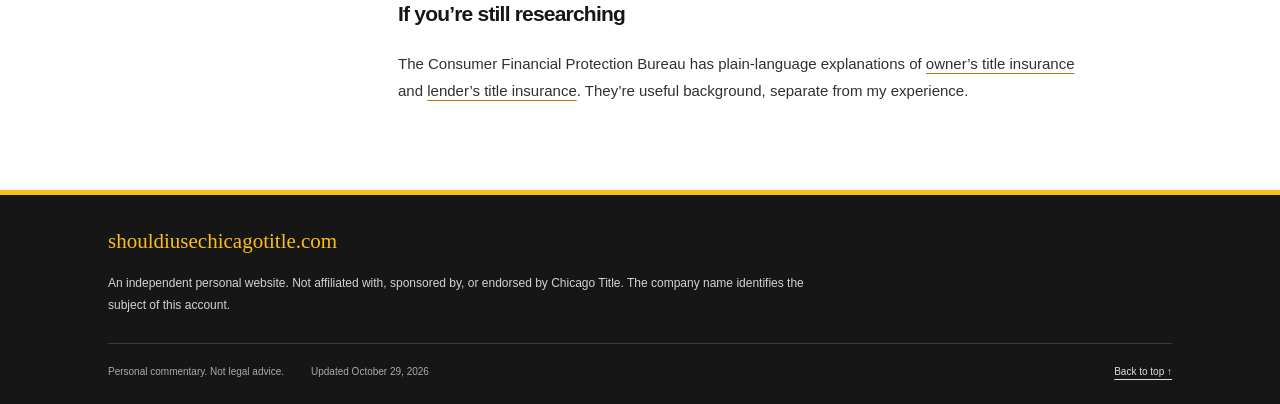
==== commit 6b53c654: "Shorten advertising image caption" ====
--- a/index.html
+++ b/index.html
@@ -120,7 +120,7 @@
 <div class="opening-bottom"><p>A neighbor claimed land in my title description. I had nearly $2 million in title insurance with Chicago Title. I still ended up spending nearly $100,000 defending my title out of pocket.</p><a href="#experience" class="read-link">Here’s what happened <span aria-hidden="true">↓</span></a></div>
 <div class="ownership-alert"><p><strong>Chicago Title is owned by Fidelity National Financial (FNF).</strong> Based on my experience, I recommend avoiding Chicago Title and the Fidelity National Financial title-insurance family. <a href="#fidelity">The ownership connection ↓</a></p></div>
 </section>
-<figure class="wide ad-commentary"><img src="assets/chicago-title-peace-of-mind-parody.webp" width="2064" height="762" decoding="async" alt="Parody of Chicago Title advertising: Peace of mind is crossed out in red and replaced with Completely screwed."><figcaption>Parody edit of Chicago Title advertising supplied by me. “Completely screwed” expresses my opinion of my claims experience.</figcaption></figure>
+<figure class="wide ad-commentary"><img src="assets/chicago-title-peace-of-mind-parody.webp" width="2064" height="762" decoding="async" alt="Parody of Chicago Title advertising: Peace of mind is crossed out in red and replaced with Completely screwed."><figcaption>“Completely screwed” expresses my opinion of my claims experience.</figcaption></figure>
 <div class="wide story-layout">
 <aside class="contents" aria-label="On this page"><p>ON THIS PAGE</p><nav><a href="#experience">The three boards</a><a href="#responses">The replies and the waiting</a><a href="#confidence">Why I won’t use them again</a><a href="#protection">What was my insurance for?</a><a href="#other-cases">Other insureds’ court cases</a><a href="#fidelity">Fidelity owns Chicago Title</a><a href="#what-im-doing">What I’m doing about it</a><a href="#questions">There won’t be a next time</a><a href="#quick-answers">Questions about this claim</a><a href="#record">About this account</a></nav><span class="margin-note">My account of<br>my own claim.</span></aside>
 <div class="story">
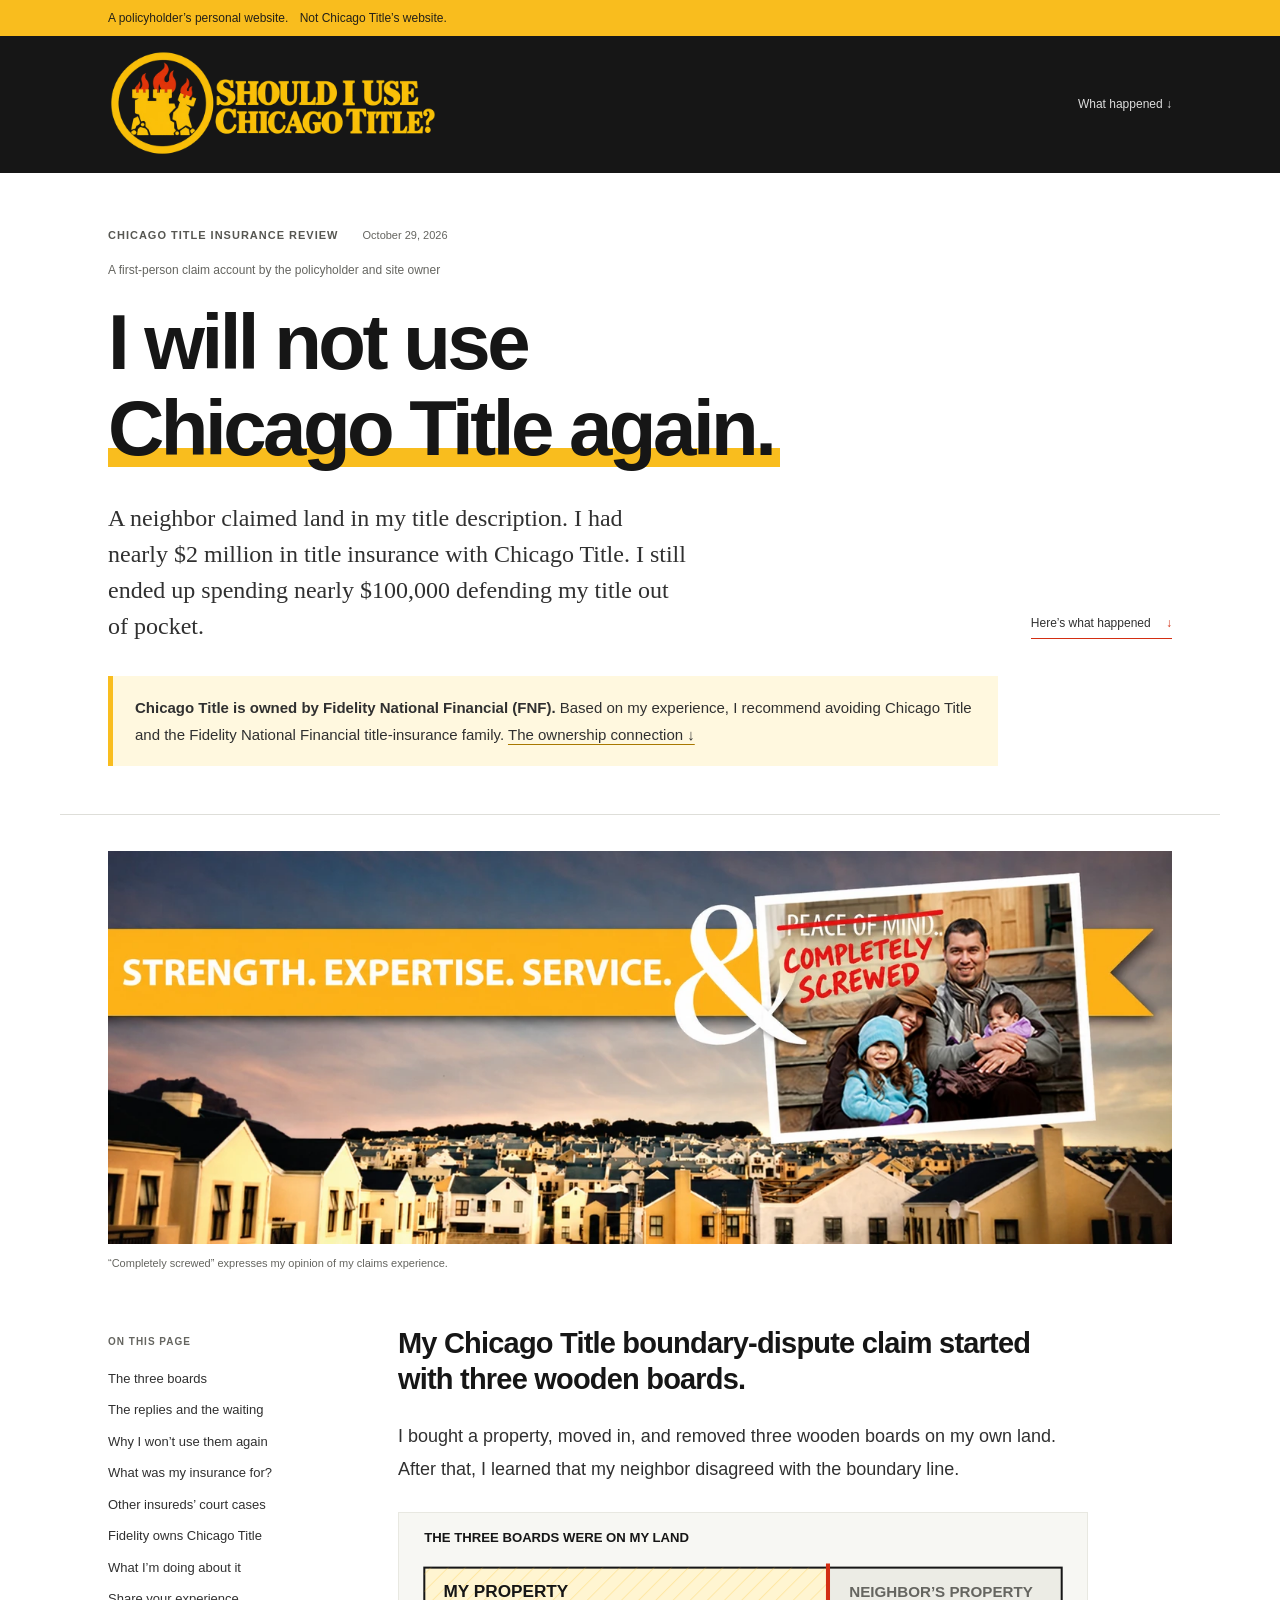
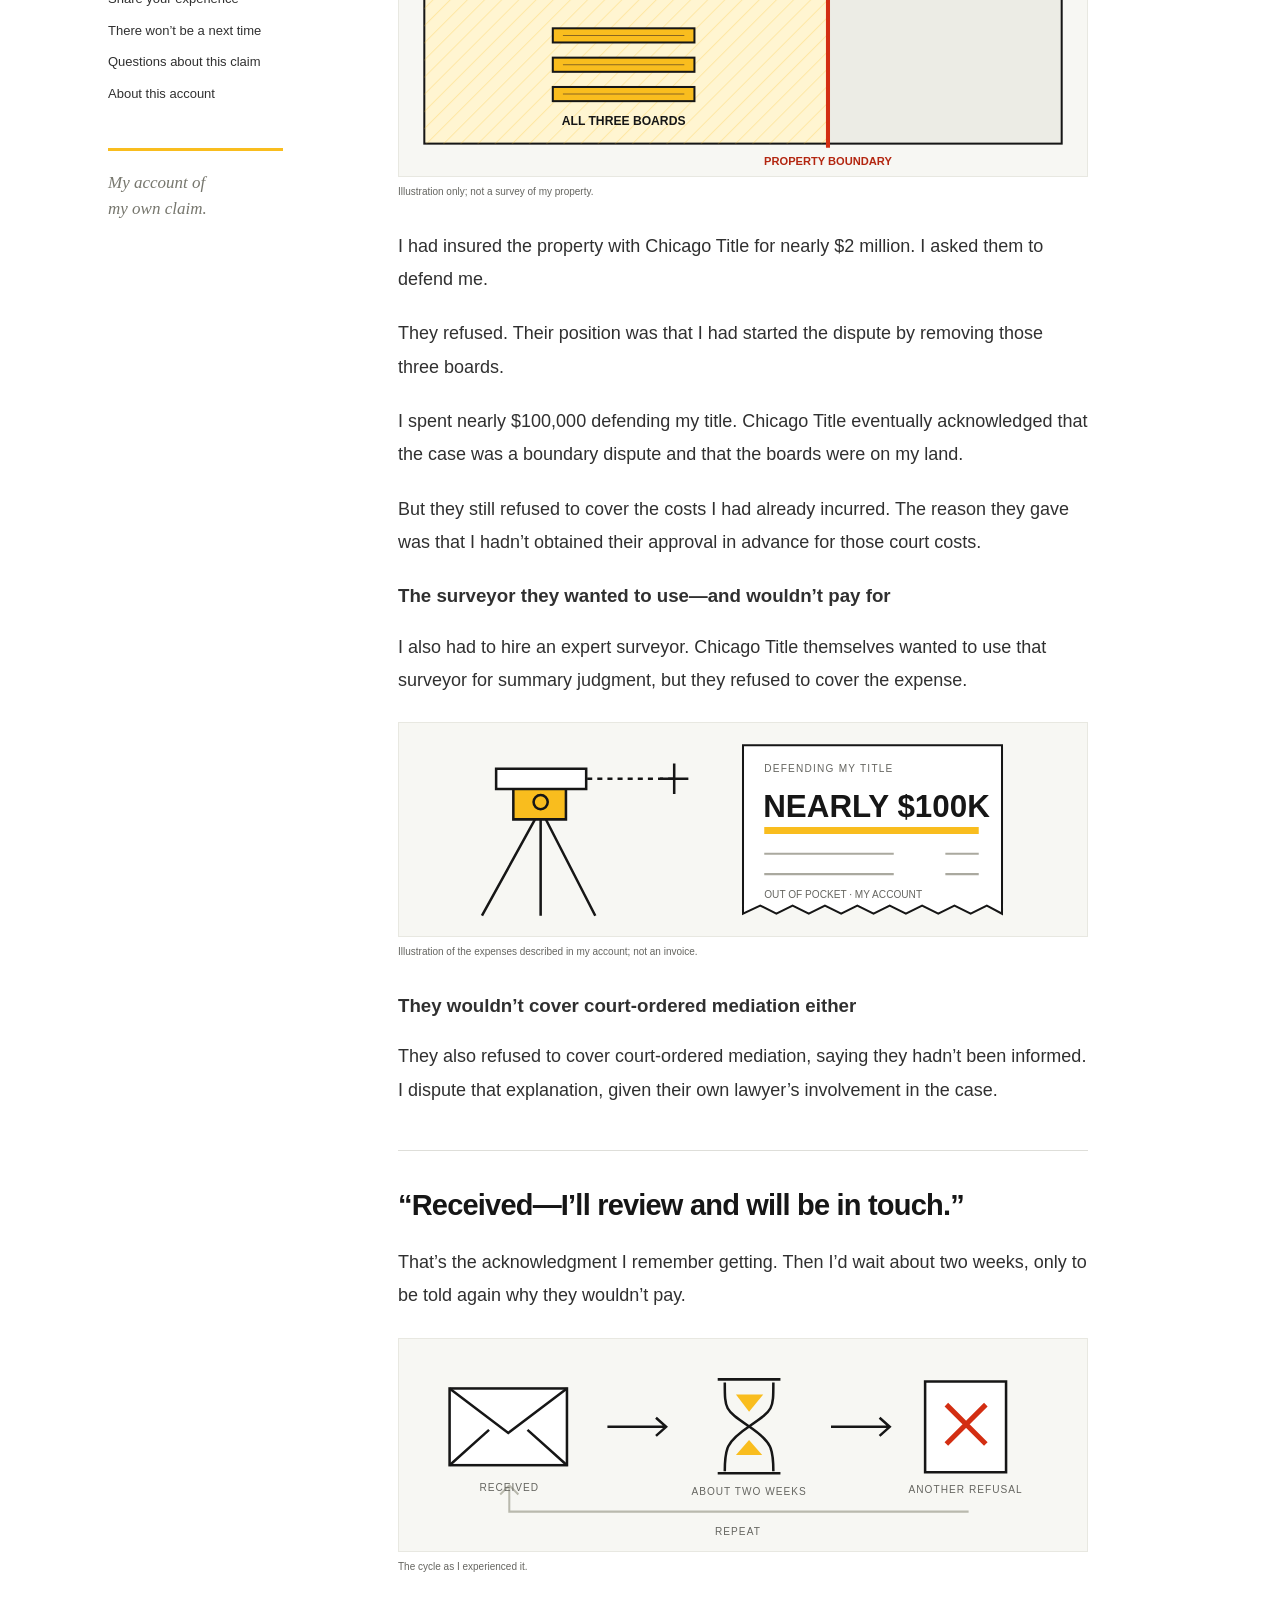
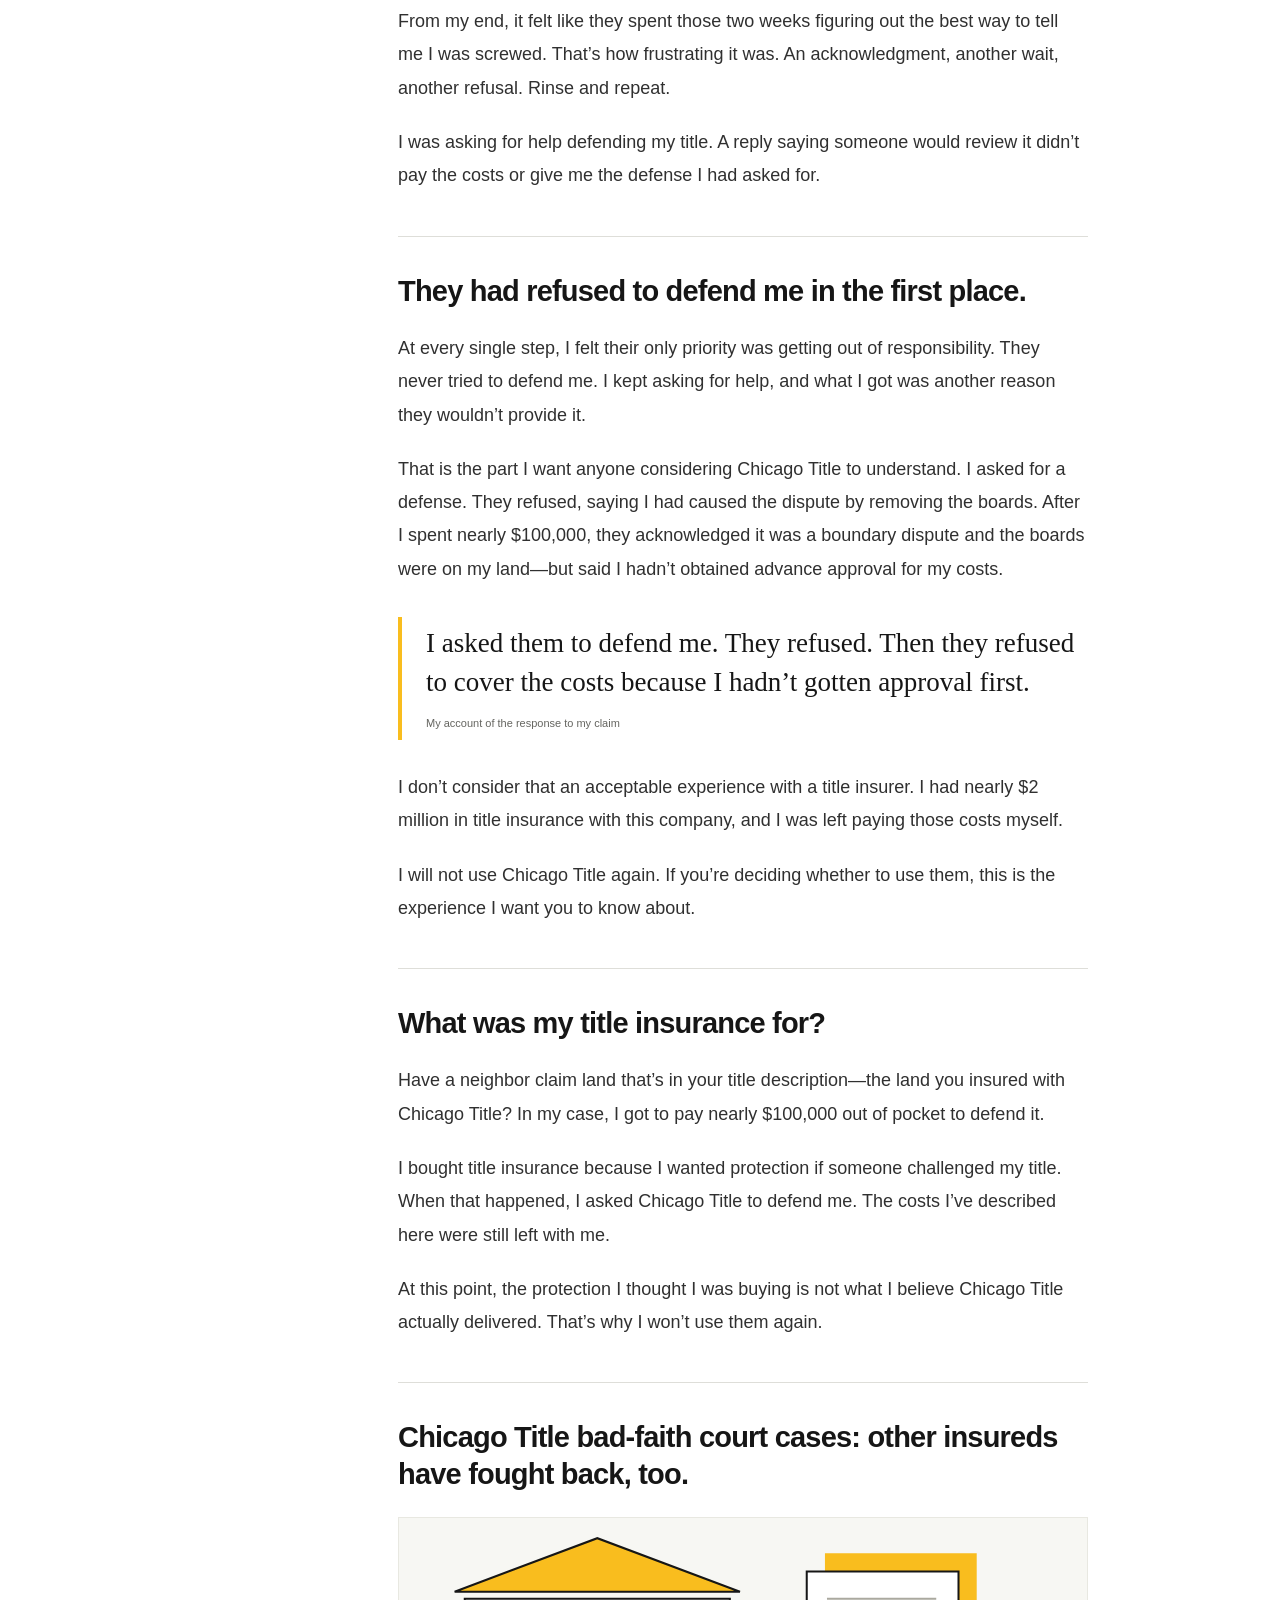
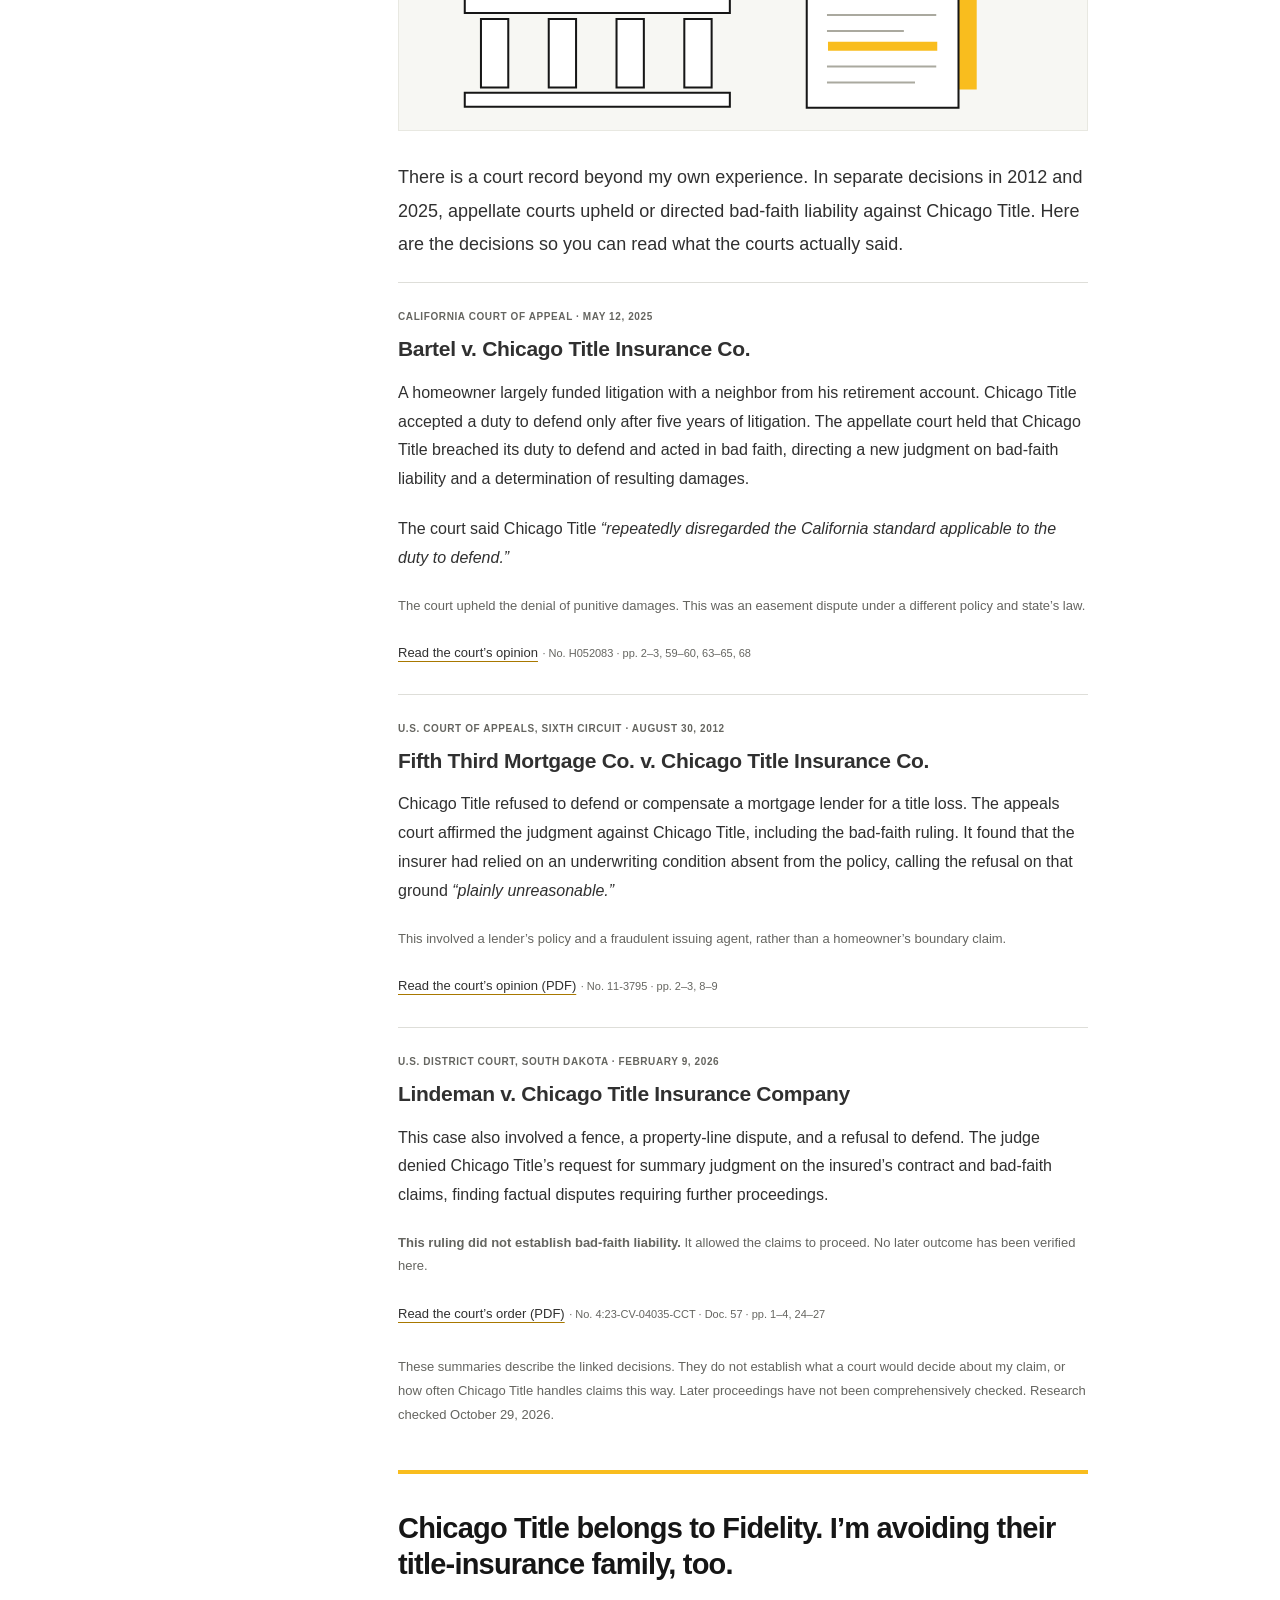
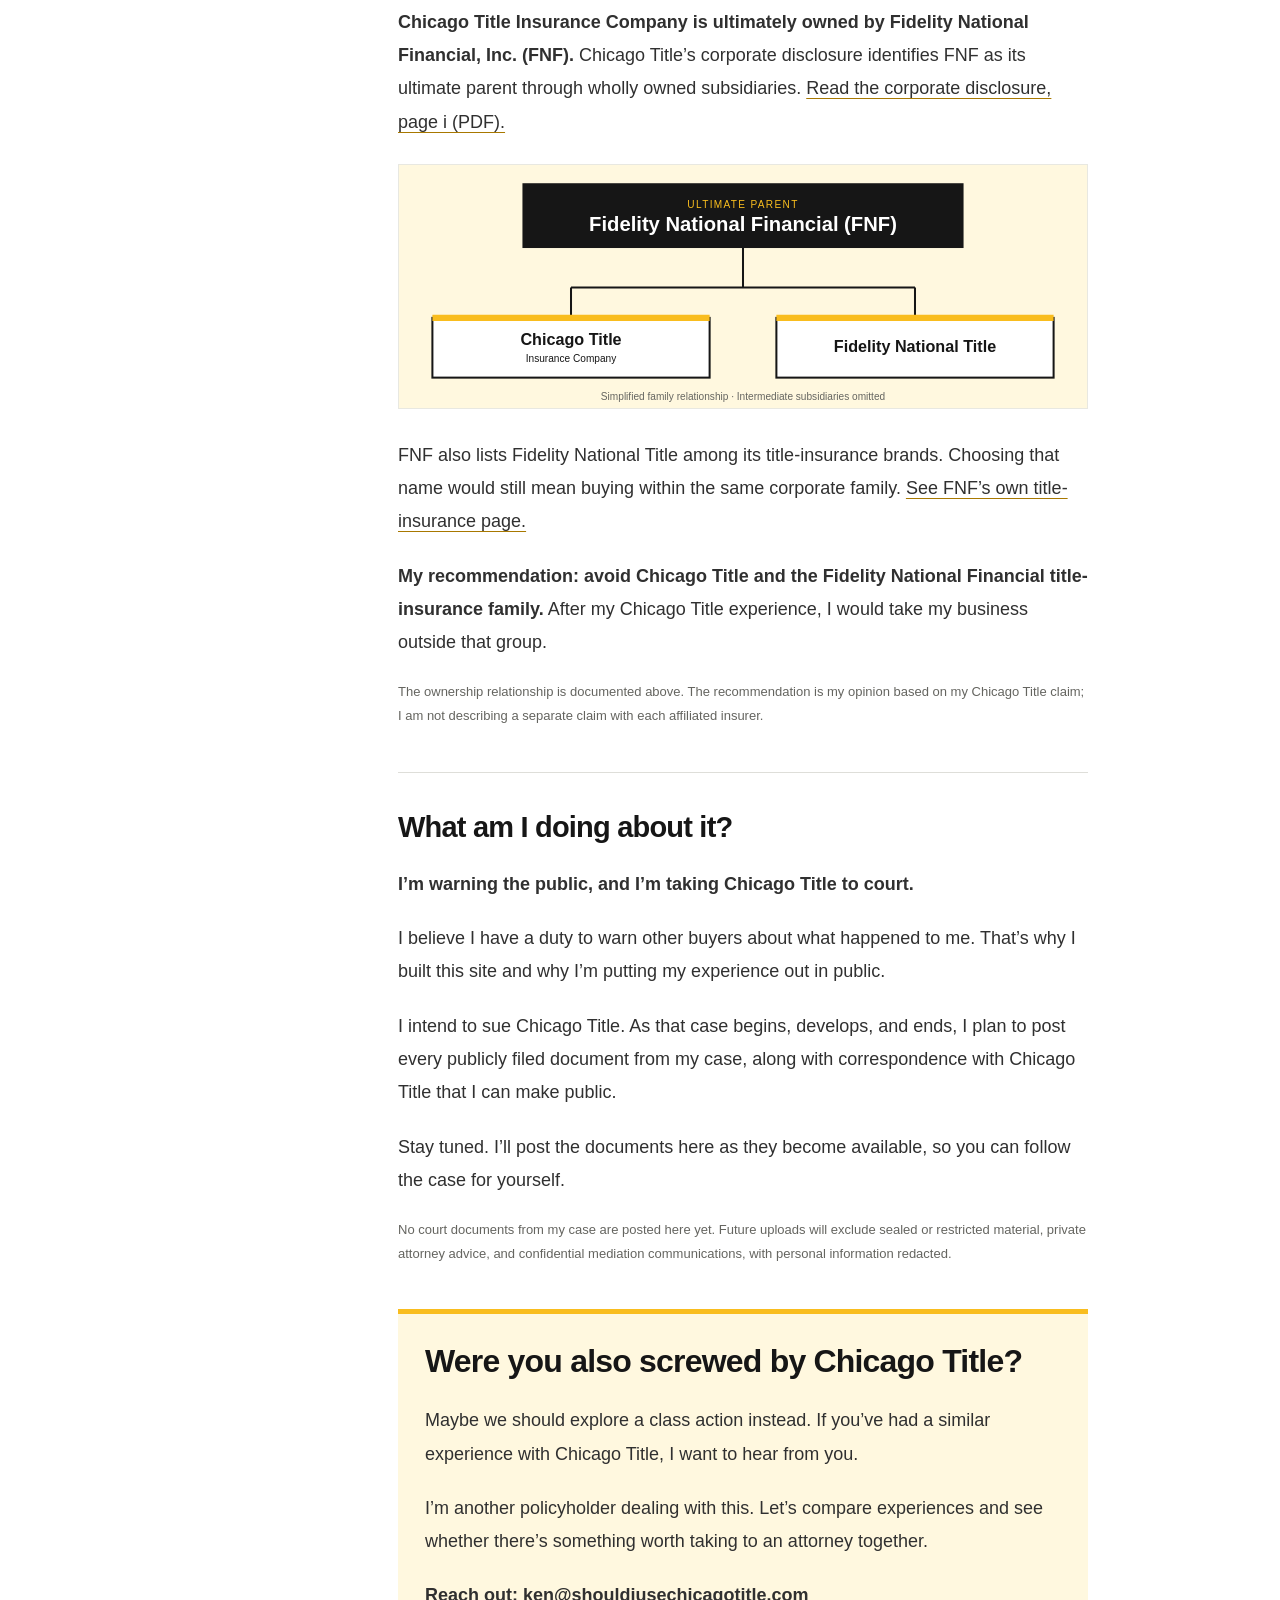
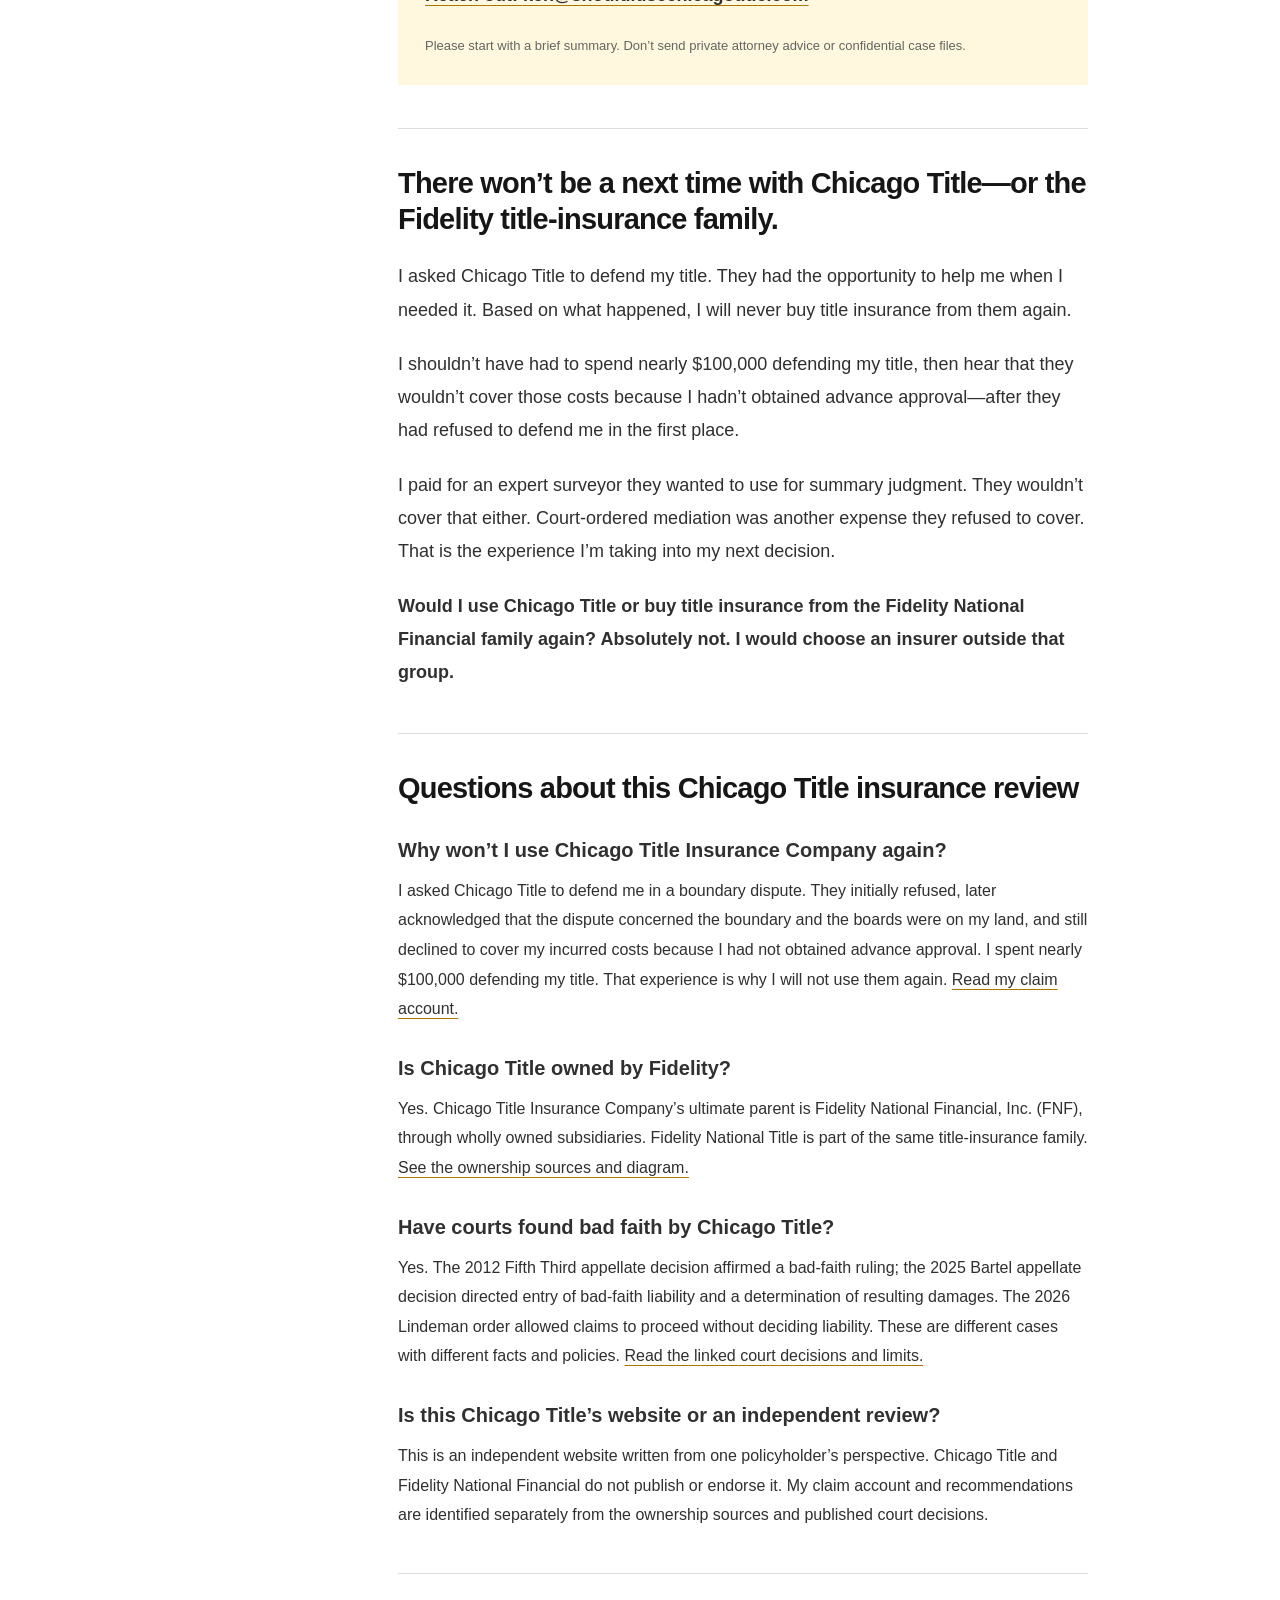
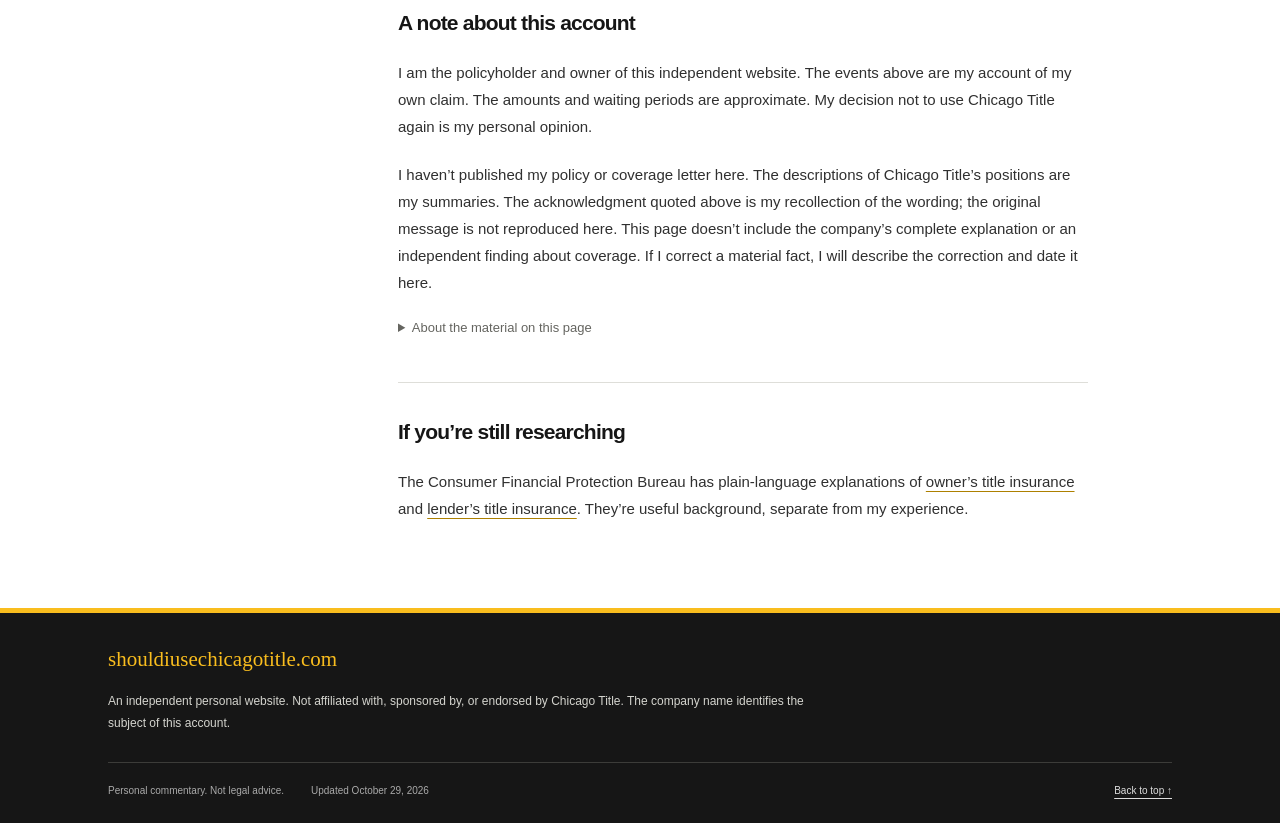
==== commit 14476889: "Invite policyholders to share experiences and discuss collective action" ====
--- a/index.html
+++ b/index.html
@@ -27,7 +27,7 @@
 <link rel="icon" href="assets/favicon.ico" sizes="any">
 <link rel="icon" href="assets/favicon-64.png" type="image/png" sizes="64x64">
 <link rel="apple-touch-icon" href="assets/apple-touch-icon.png">
-<link rel="stylesheet" href="styles.css?v=20261029-parody"><script src="script.js" defer></script>
+<link rel="stylesheet" href="styles.css?v=20261029-contact"><script src="script.js" defer></script>
 <script type="application/ld+json">
 {
   "@context": "https://schema.org",
@@ -122,7 +122,7 @@
 </section>
 <figure class="wide ad-commentary"><img src="assets/chicago-title-peace-of-mind-parody.webp" width="2064" height="762" decoding="async" alt="Parody of Chicago Title advertising: Peace of mind is crossed out in red and replaced with Completely screwed."><figcaption>“Completely screwed” expresses my opinion of my claims experience.</figcaption></figure>
 <div class="wide story-layout">
-<aside class="contents" aria-label="On this page"><p>ON THIS PAGE</p><nav><a href="#experience">The three boards</a><a href="#responses">The replies and the waiting</a><a href="#confidence">Why I won’t use them again</a><a href="#protection">What was my insurance for?</a><a href="#other-cases">Other insureds’ court cases</a><a href="#fidelity">Fidelity owns Chicago Title</a><a href="#what-im-doing">What I’m doing about it</a><a href="#questions">There won’t be a next time</a><a href="#quick-answers">Questions about this claim</a><a href="#record">About this account</a></nav><span class="margin-note">My account of<br>my own claim.</span></aside>
+<aside class="contents" aria-label="On this page"><p>ON THIS PAGE</p><nav><a href="#experience">The three boards</a><a href="#responses">The replies and the waiting</a><a href="#confidence">Why I won’t use them again</a><a href="#protection">What was my insurance for?</a><a href="#other-cases">Other insureds’ court cases</a><a href="#fidelity">Fidelity owns Chicago Title</a><a href="#what-im-doing">What I’m doing about it</a><a href="#share-your-experience">Share your experience</a><a href="#questions">There won’t be a next time</a><a href="#quick-answers">Questions about this claim</a><a href="#record">About this account</a></nav><span class="margin-note">My account of<br>my own claim.</span></aside>
 <div class="story">
 <section id="experience" aria-labelledby="experience-title"><h2 id="experience-title">My Chicago Title boundary-dispute claim started with three wooden boards.</h2>
 <p>I bought a property, moved in, and removed three wooden boards on my own land. After that, I learned that my neighbor disagreed with the boundary line.</p>
@@ -196,6 +196,12 @@
 <p>Stay tuned. I’ll post the documents here as they become available, so you can follow the case for yourself.</p>
 <p class="small-text">No court documents from my case are posted here yet. Future uploads will exclude sealed or restricted material, private attorney advice, and confidential mediation communications, with personal information redacted.</p>
 </section>
+<section id="share-your-experience" class="contact-invitation" aria-labelledby="contact-title"><h2 id="contact-title">Were you also screwed by Chicago Title?</h2>
+<p>Maybe we should explore a class action instead. If you’ve had a similar experience with Chicago Title, I want to hear from you.</p>
+<p>I’m another policyholder dealing with this. Let’s compare experiences and see whether there’s something worth taking to an attorney together.</p>
+<p><a class="contact-email" href="mailto:ken@shouldiusechicagotitle.com?subject=My%20Chicago%20Title%20experience">Reach out: ken@shouldiusechicagotitle.com</a></p>
+<p class="small-text">Please start with a brief summary. Don’t send private attorney advice or confidential case files.</p>
+</section>
 <section id="questions" aria-labelledby="questions-title"><h2 id="questions-title">There won’t be a next time with Chicago Title—or the Fidelity title-insurance family.</h2>
 <p>I asked Chicago Title to defend my title. They had the opportunity to help me when I needed it. Based on what happened, I will never buy title insurance from them again.</p>
 <p>I shouldn’t have had to spend nearly $100,000 defending my title, then hear that they wouldn’t cover those costs because I hadn’t obtained advance approval—after they had refused to defend me in the first place.</p>
--- a/styles.css
+++ b/styles.css
@@ -9,3 +9,5 @@
 .review-byline{font-size:12px;color:var(--muted);margin:-12px 0 20px;line-height:1.6}.quick-answers h3{font-size:20px;line-height:1.4;margin:30px 0 12px}.quick-answers p{font-size:16px}.quick-answers a{text-decoration-color:#a87800}@media(max-width:640px){.review-byline{font-size:11px}.quick-answers h3{font-size:19px}.quick-answers p{font-size:16px}}
 
 .ad-commentary{margin:36px auto 0}.ad-commentary img{display:block;width:100%;height:auto}.ad-commentary figcaption{font-size:11px;line-height:1.7;color:var(--muted);padding-top:10px;max-width:900px}@media(max-width:640px){.ad-commentary{margin-top:25px}.ad-commentary figcaption{font-size:10px}}
+
+.contact-invitation{background:#fff8df;border-top:5px solid var(--gold)!important;padding:27px!important}.contact-invitation h2{font-size:32px}.contact-email{font-size:18px;font-weight:bold;overflow-wrap:anywhere;text-decoration-color:#a87800}.contact-invitation .small-text{margin-bottom:0}@media(max-width:640px){.contact-invitation{padding:20px!important}.contact-invitation h2{font-size:27px}.contact-email{font-size:16px}}
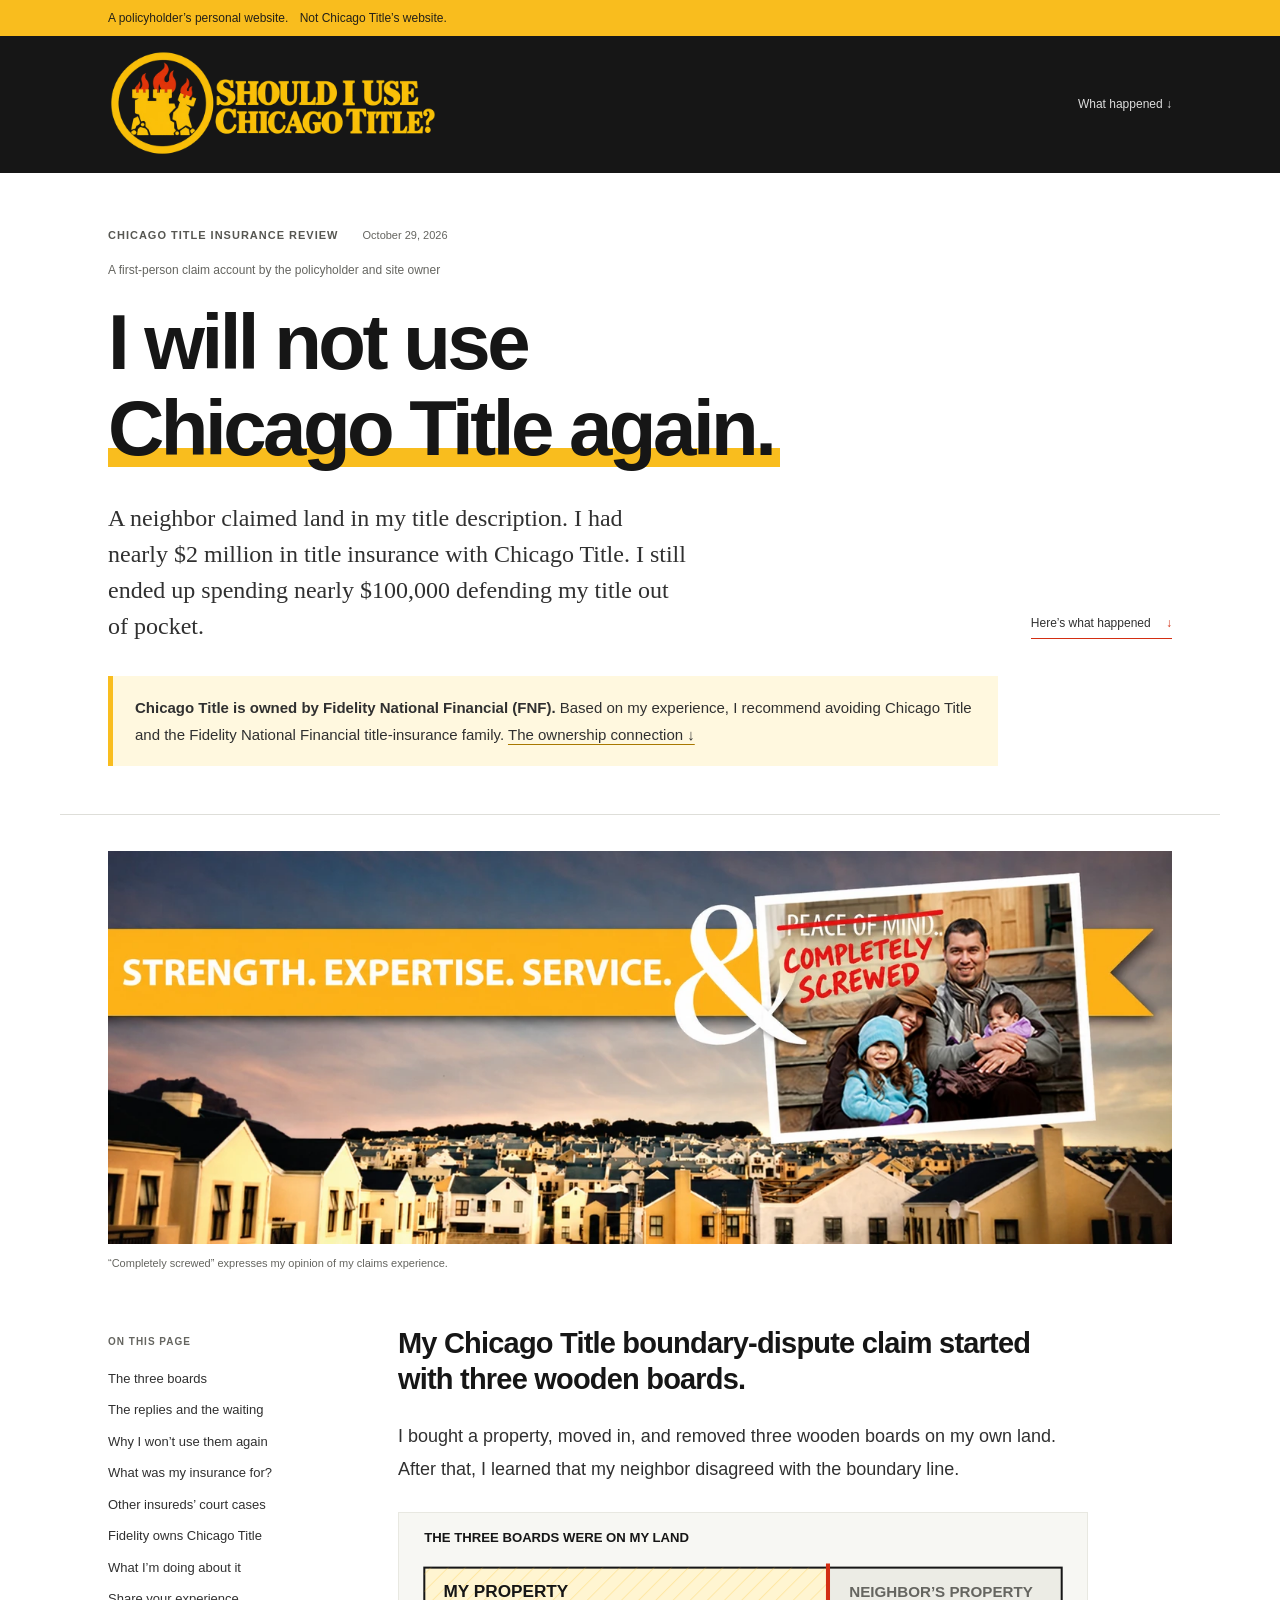
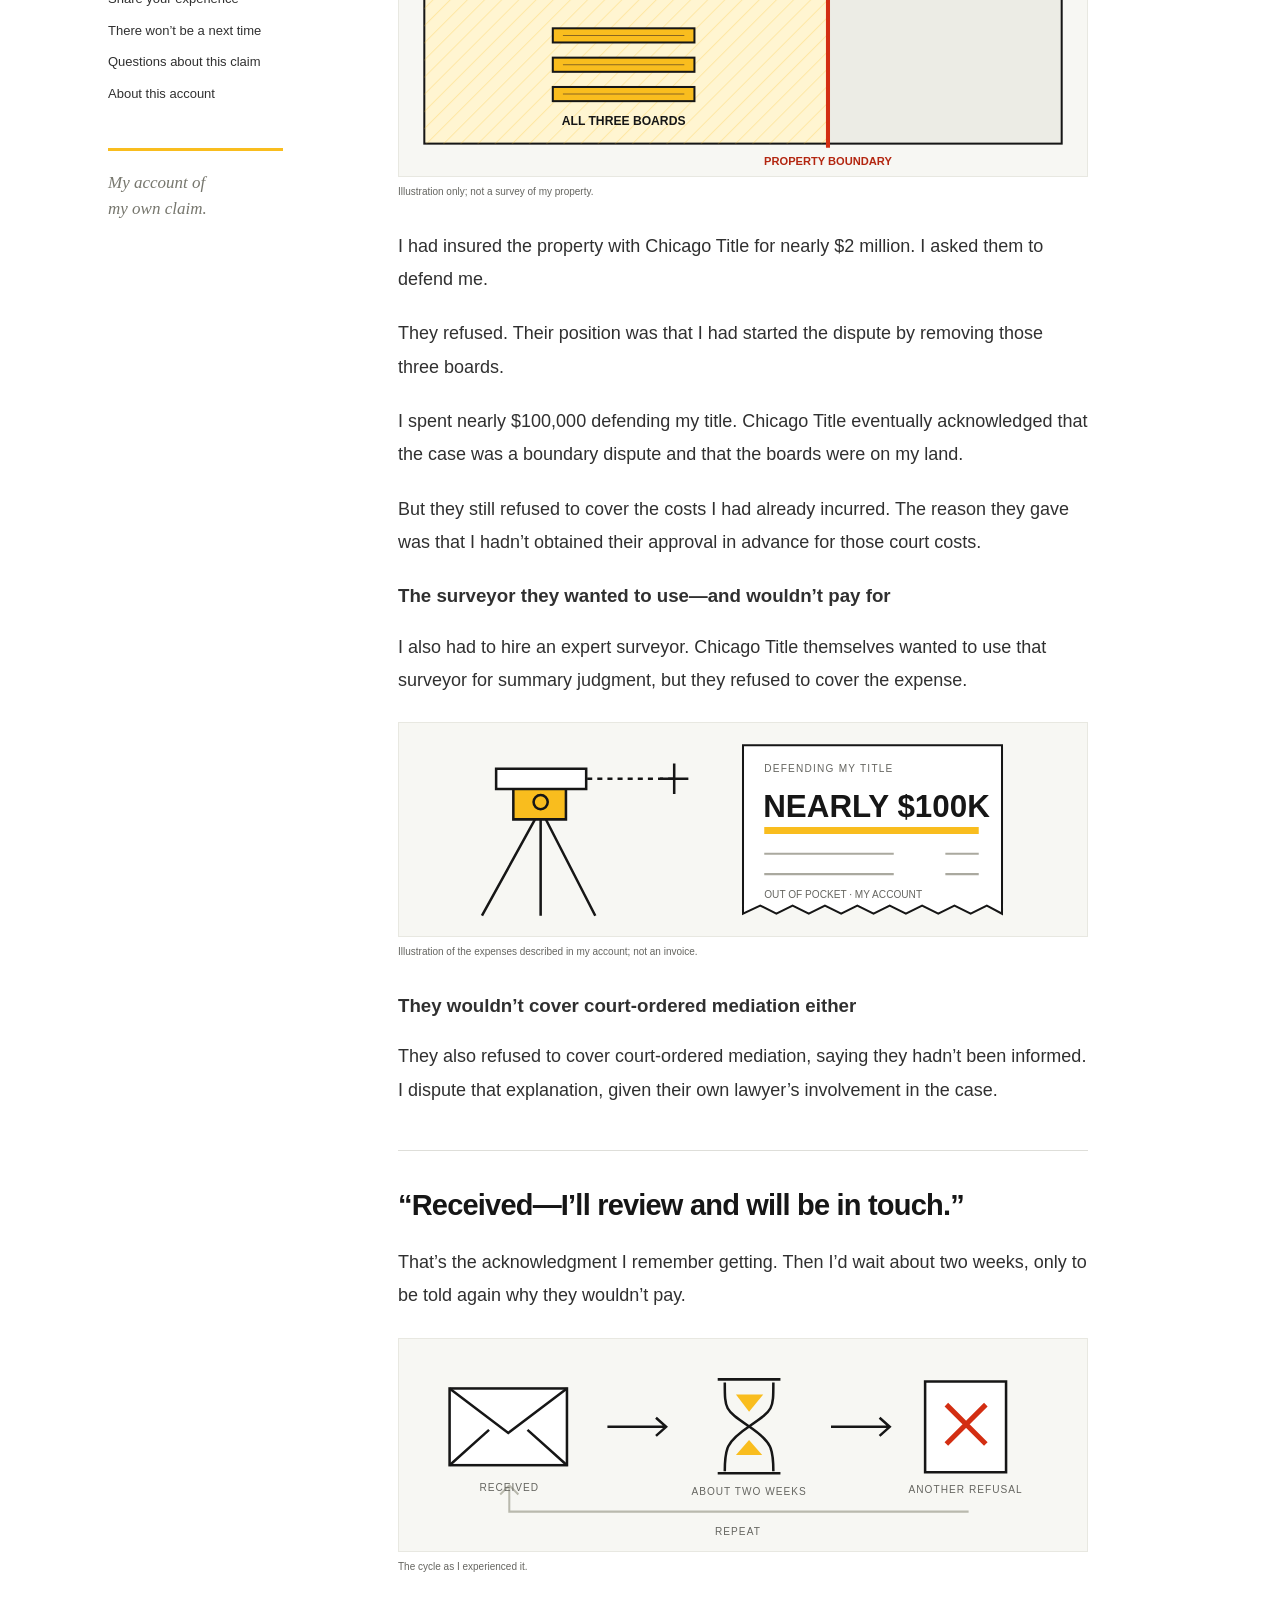
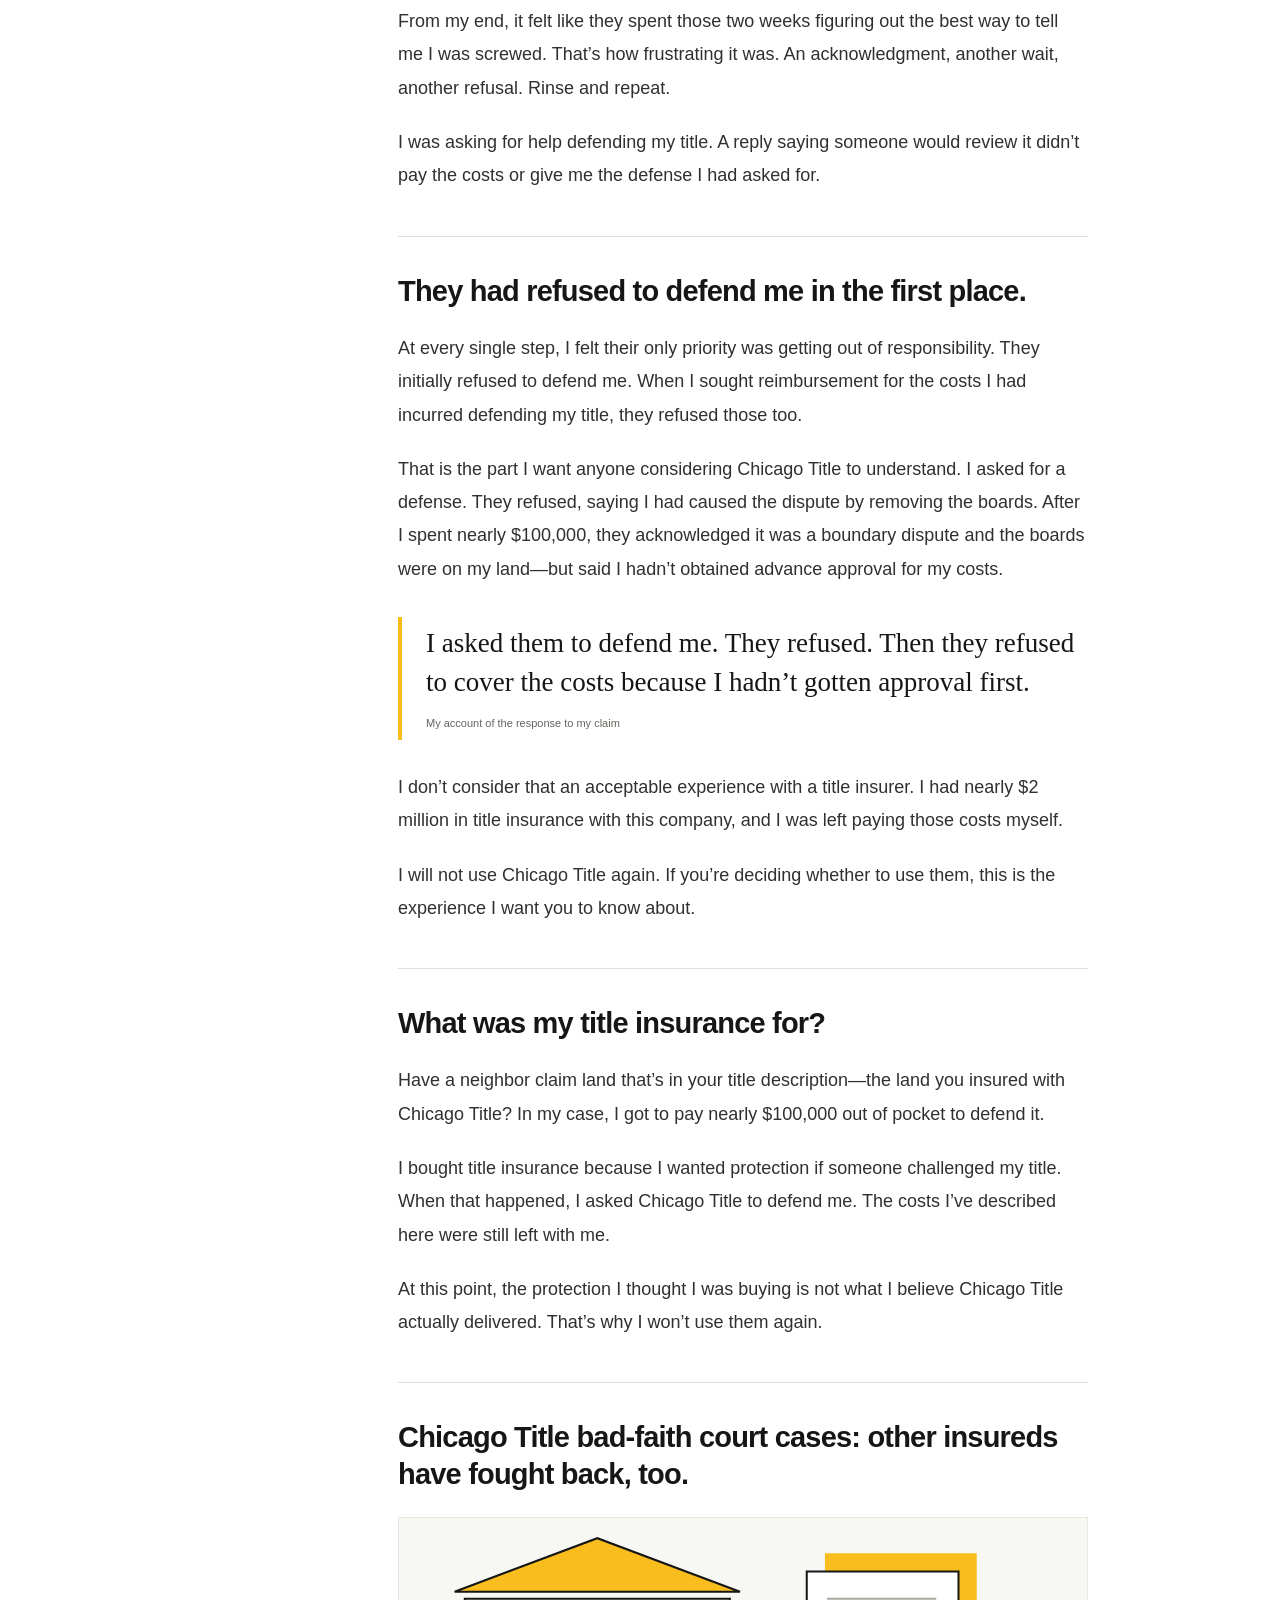
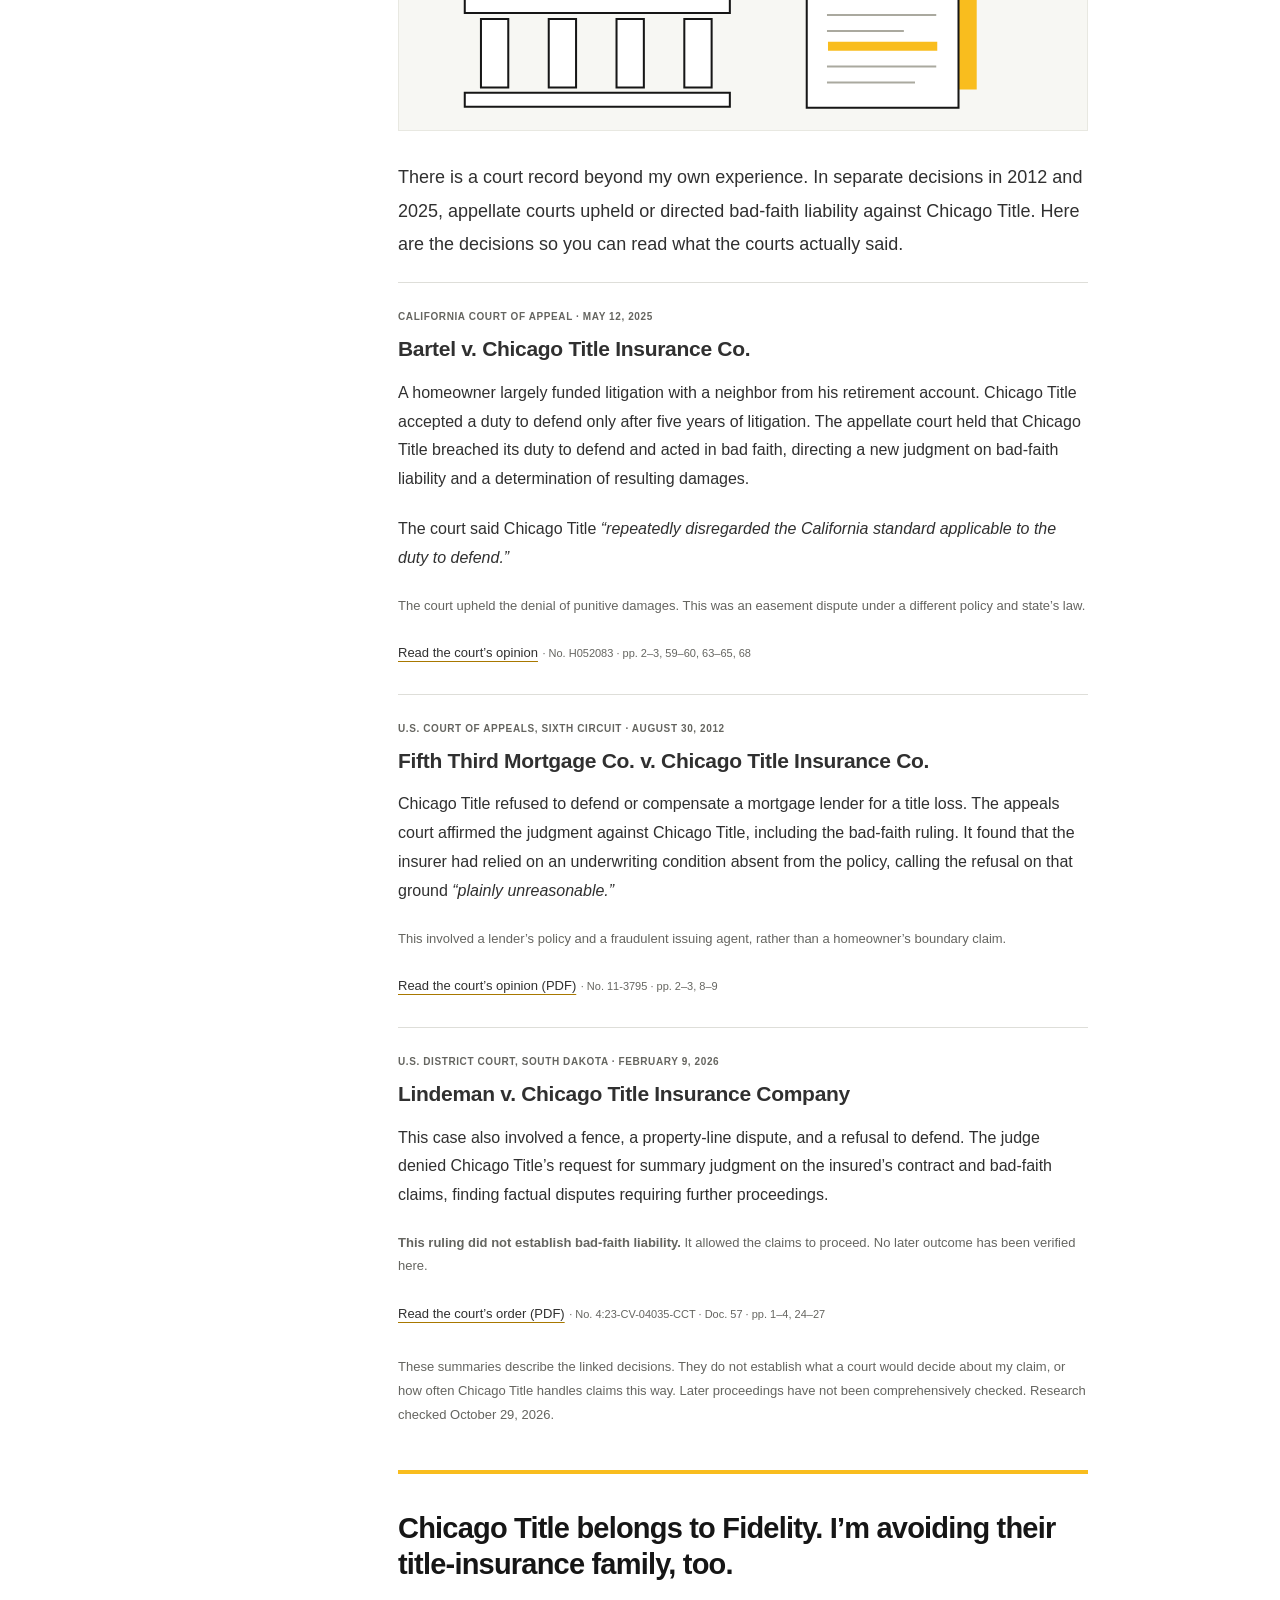
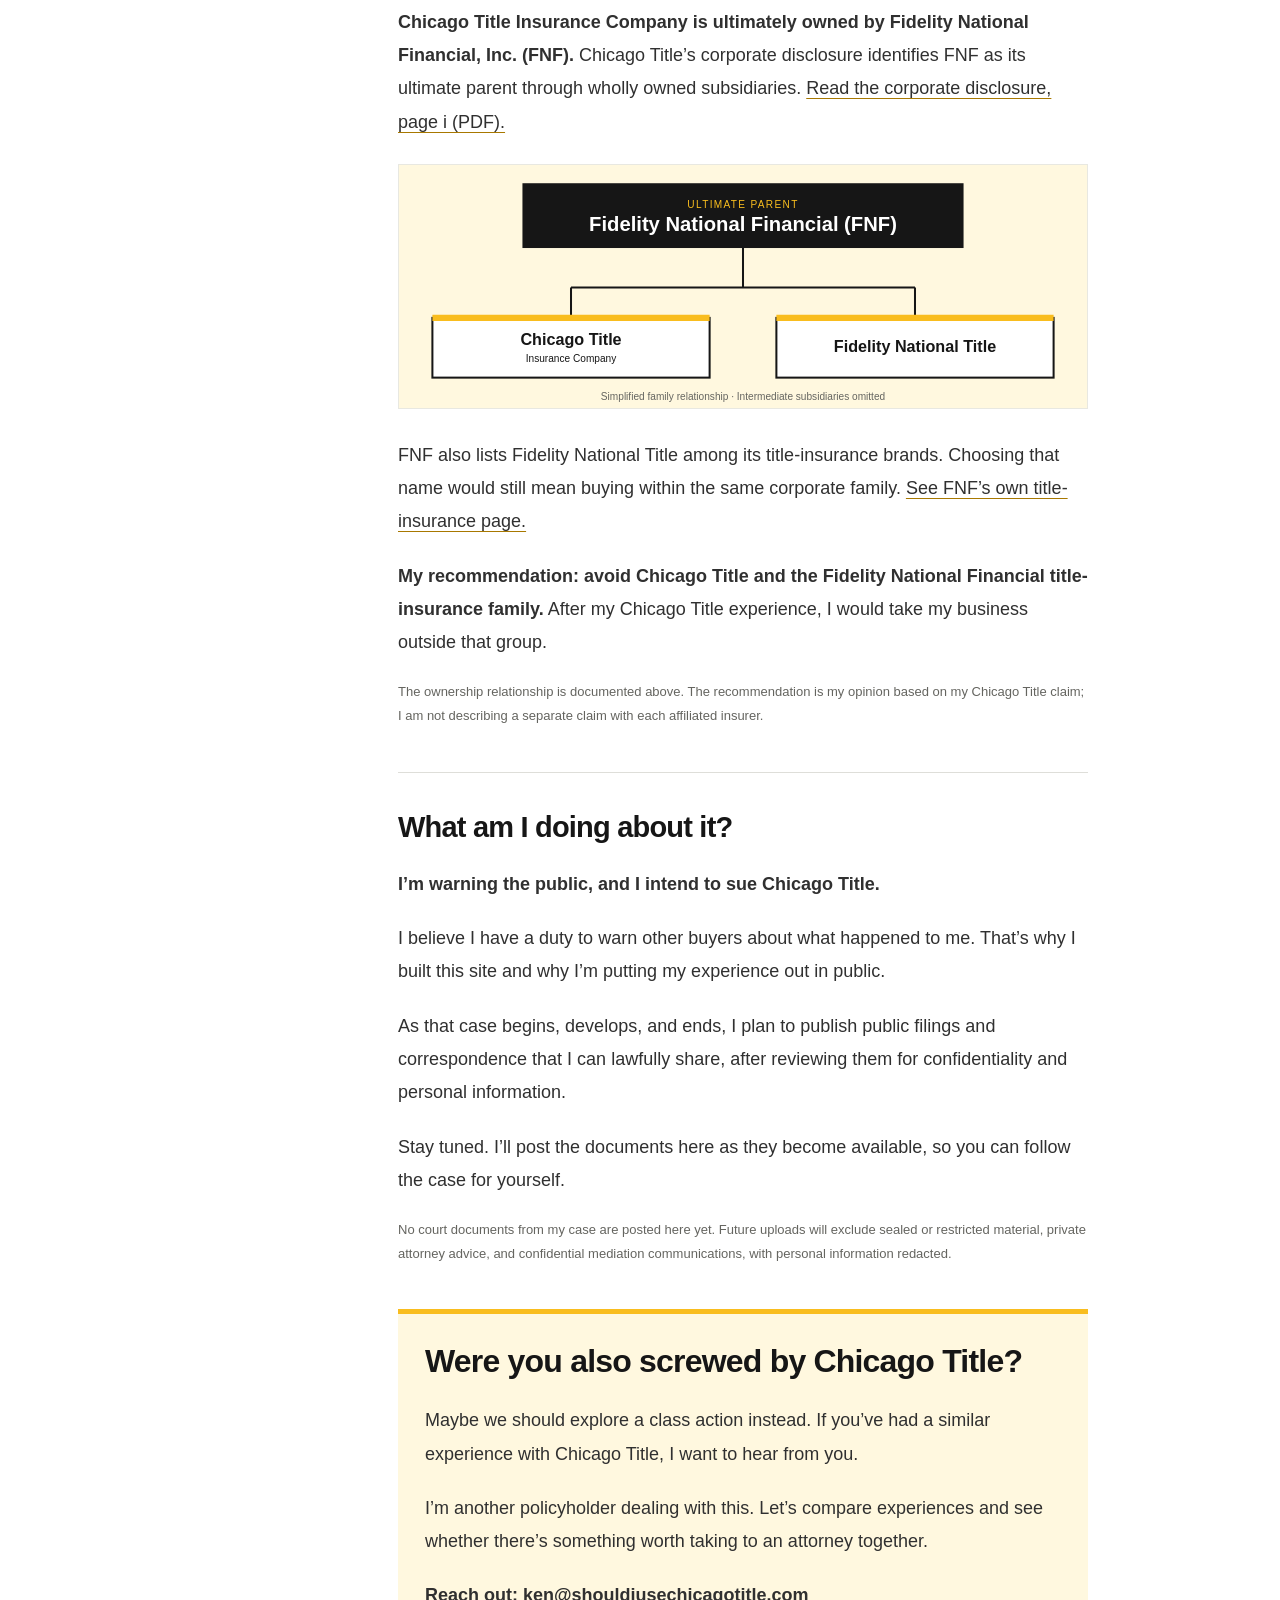
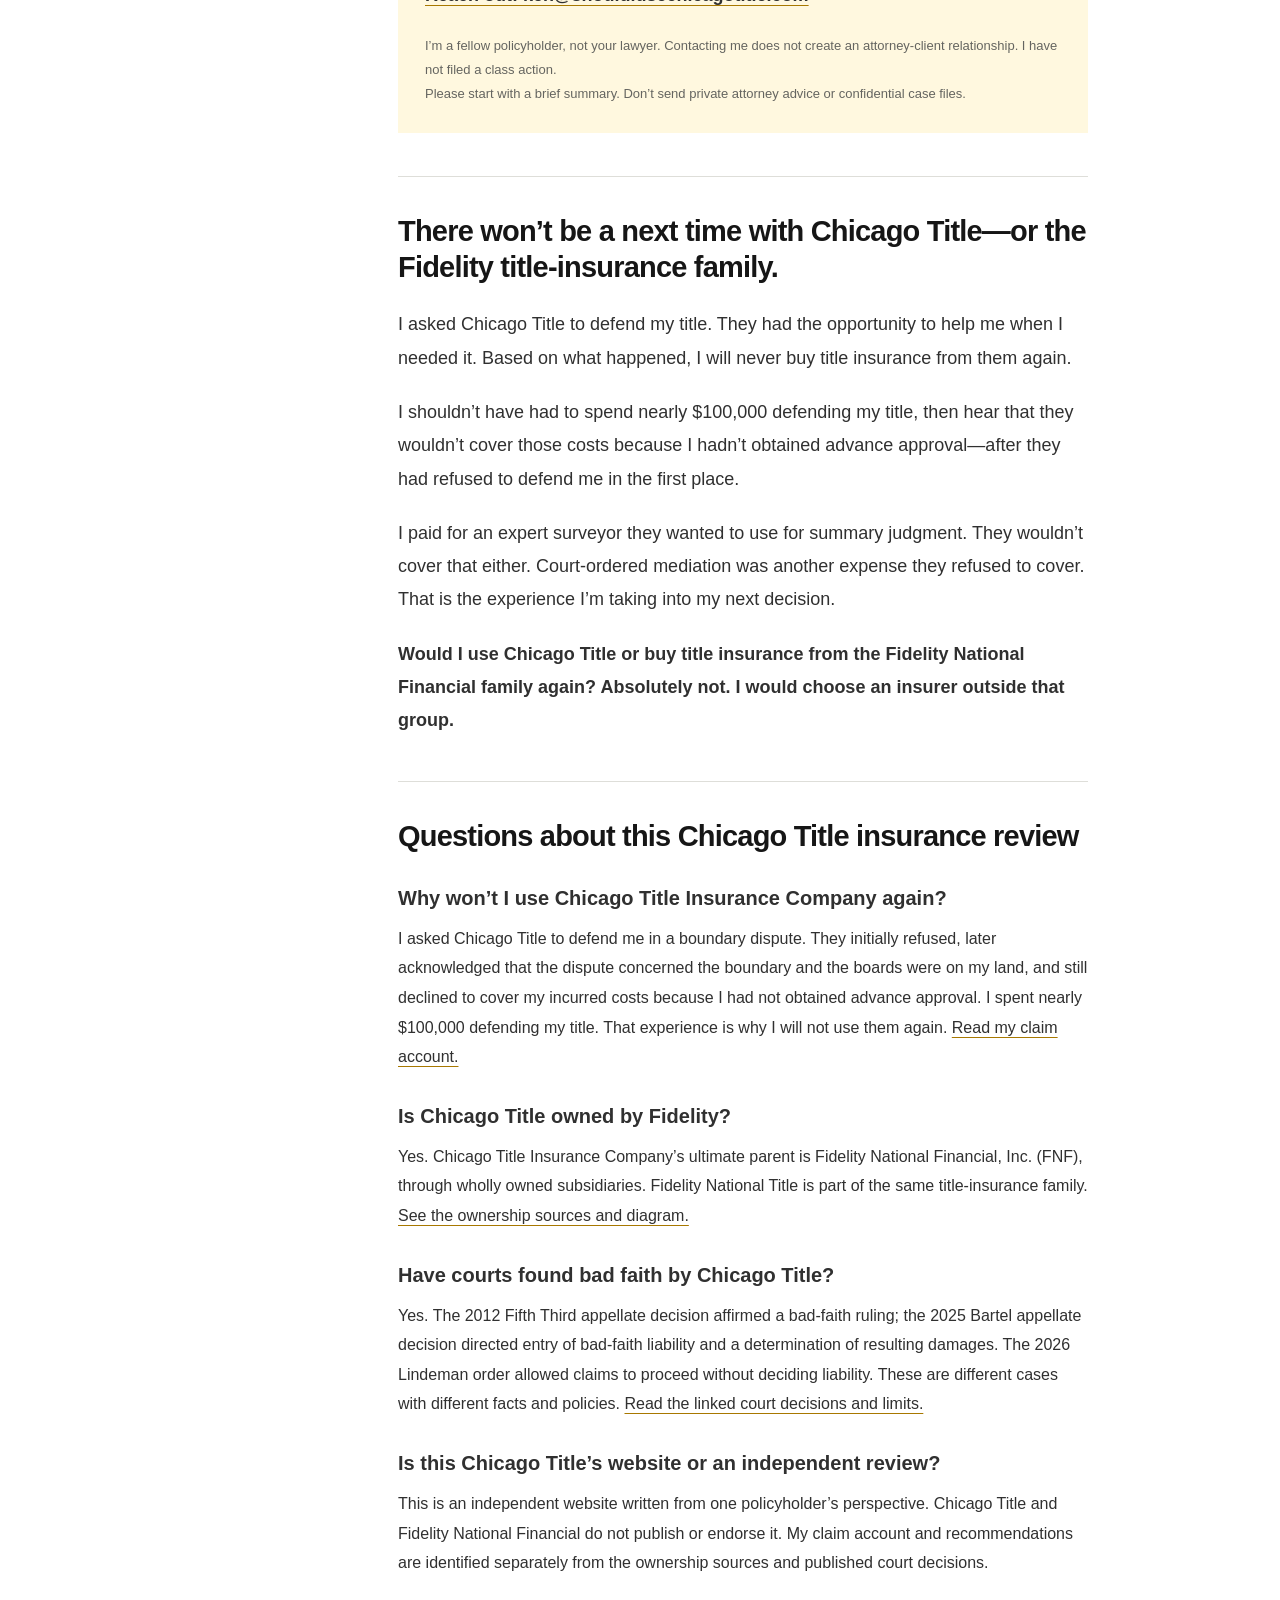
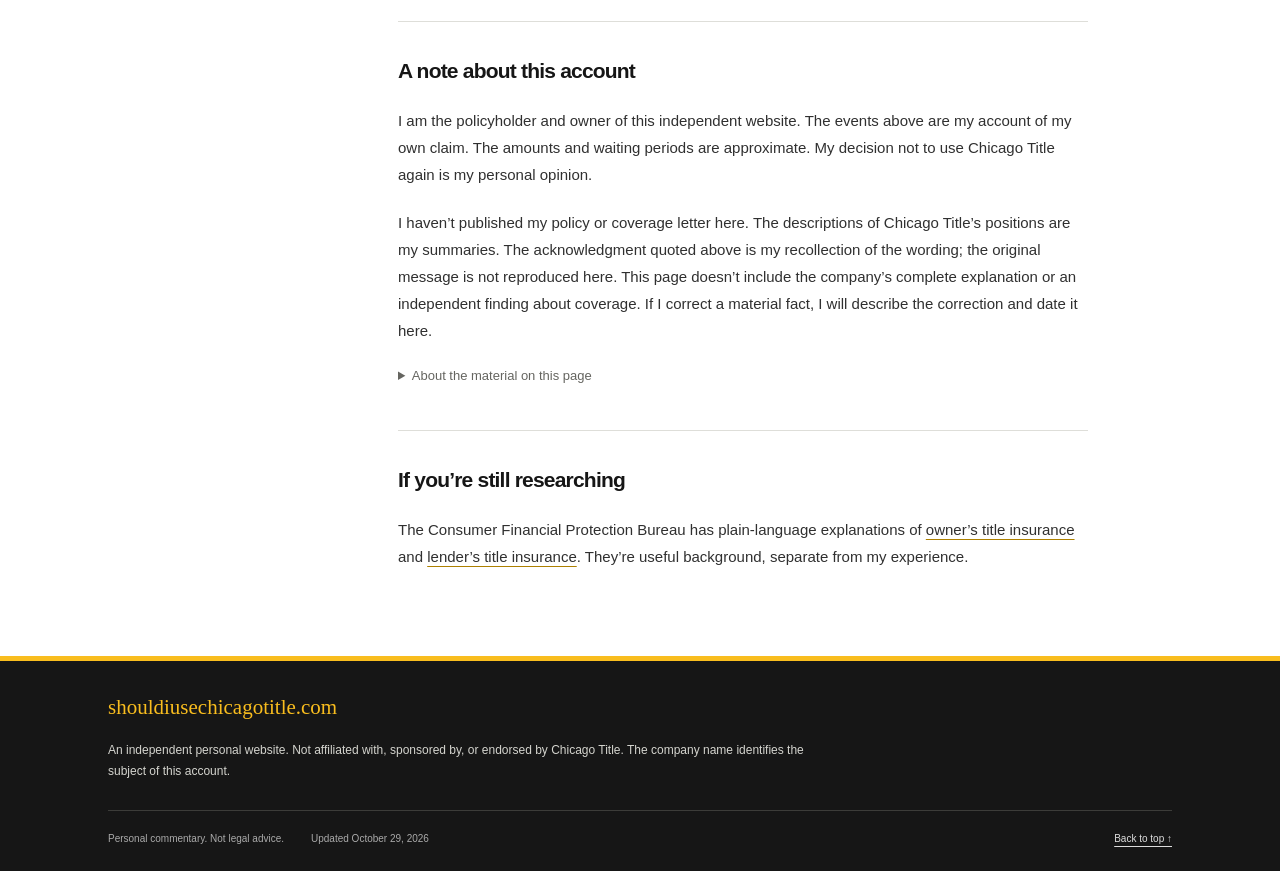
==== commit a690e11d: "Clarify defense chronology and publication plans" ====
--- a/index.html
+++ b/index.html
@@ -144,7 +144,7 @@
 <p>I was asking for help defending my title. A reply saying someone would review it didn’t pay the costs or give me the defense I had asked for.</p>
 </section>
 <section id="confidence" aria-labelledby="confidence-title"><h2 id="confidence-title">They had refused to defend me in the first place.</h2>
-<p>At every single step, I felt their only priority was getting out of responsibility. They never tried to defend me. I kept asking for help, and what I got was another reason they wouldn’t provide it.</p>
+<p>At every single step, I felt their only priority was getting out of responsibility. They initially refused to defend me. When I sought reimbursement for the costs I had incurred defending my title, they refused those too.</p>
 <p>That is the part I want anyone considering Chicago Title to understand. I asked for a defense. They refused, saying I had caused the dispute by removing the boards. After I spent nearly $100,000, they acknowledged it was a boundary dispute and the boards were on my land—but said I hadn’t obtained advance approval for my costs.</p>
 <blockquote><p>I asked them to defend me. They refused. Then they refused to cover the costs because I hadn’t gotten approval first.</p><footer>My account of the response to my claim</footer></blockquote>
 <p>I don’t consider that an acceptable experience with a title insurer. I had nearly $2 million in title insurance with this company, and I was left paying those costs myself.</p>
@@ -190,9 +190,9 @@
 <p class="small-text">The ownership relationship is documented above. The recommendation is my opinion based on my Chicago Title claim; I am not describing a separate claim with each affiliated insurer.</p>
 </section>
 <section id="what-im-doing" aria-labelledby="action-title"><h2 id="action-title">What am I doing about it?</h2>
-<p><strong>I’m warning the public, and I’m taking Chicago Title to court.</strong></p>
+<p><strong>I’m warning the public, and I intend to sue Chicago Title.</strong></p>
 <p>I believe I have a duty to warn other buyers about what happened to me. That’s why I built this site and why I’m putting my experience out in public.</p>
-<p>I intend to sue Chicago Title. As that case begins, develops, and ends, I plan to post every publicly filed document from my case, along with correspondence with Chicago Title that I can make public.</p>
+<p>As that case begins, develops, and ends, I plan to publish public filings and correspondence that I can lawfully share, after reviewing them for confidentiality and personal information.</p>
 <p>Stay tuned. I’ll post the documents here as they become available, so you can follow the case for yourself.</p>
 <p class="small-text">No court documents from my case are posted here yet. Future uploads will exclude sealed or restricted material, private attorney advice, and confidential mediation communications, with personal information redacted.</p>
 </section>
@@ -200,6 +200,7 @@
 <p>Maybe we should explore a class action instead. If you’ve had a similar experience with Chicago Title, I want to hear from you.</p>
 <p>I’m another policyholder dealing with this. Let’s compare experiences and see whether there’s something worth taking to an attorney together.</p>
 <p><a class="contact-email" href="mailto:ken@shouldiusechicagotitle.com?subject=My%20Chicago%20Title%20experience">Reach out: ken@shouldiusechicagotitle.com</a></p>
+<p class="small-text">I’m a fellow policyholder, not your lawyer. Contacting me does not create an attorney-client relationship. I have not filed a class action.</p>
 <p class="small-text">Please start with a brief summary. Don’t send private attorney advice or confidential case files.</p>
 </section>
 <section id="questions" aria-labelledby="questions-title"><h2 id="questions-title">There won’t be a next time with Chicago Title—or the Fidelity title-insurance family.</h2>
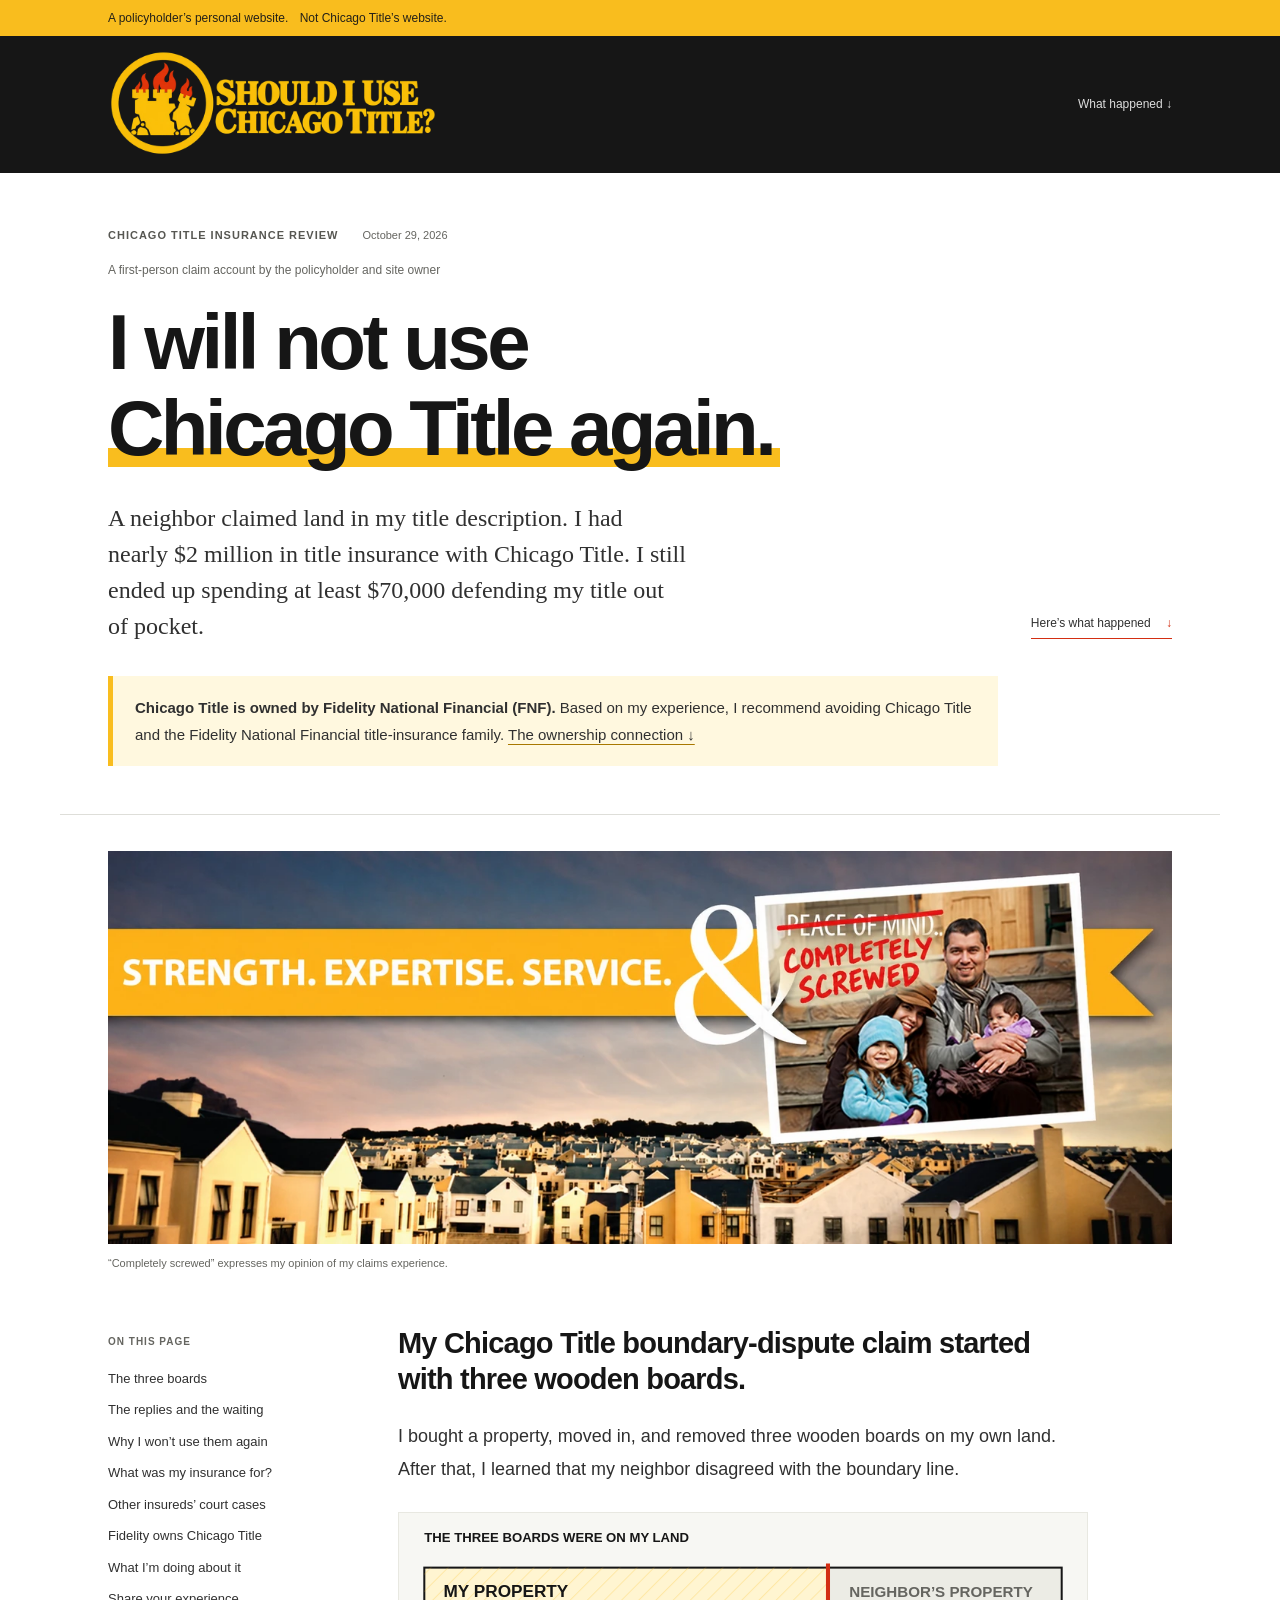
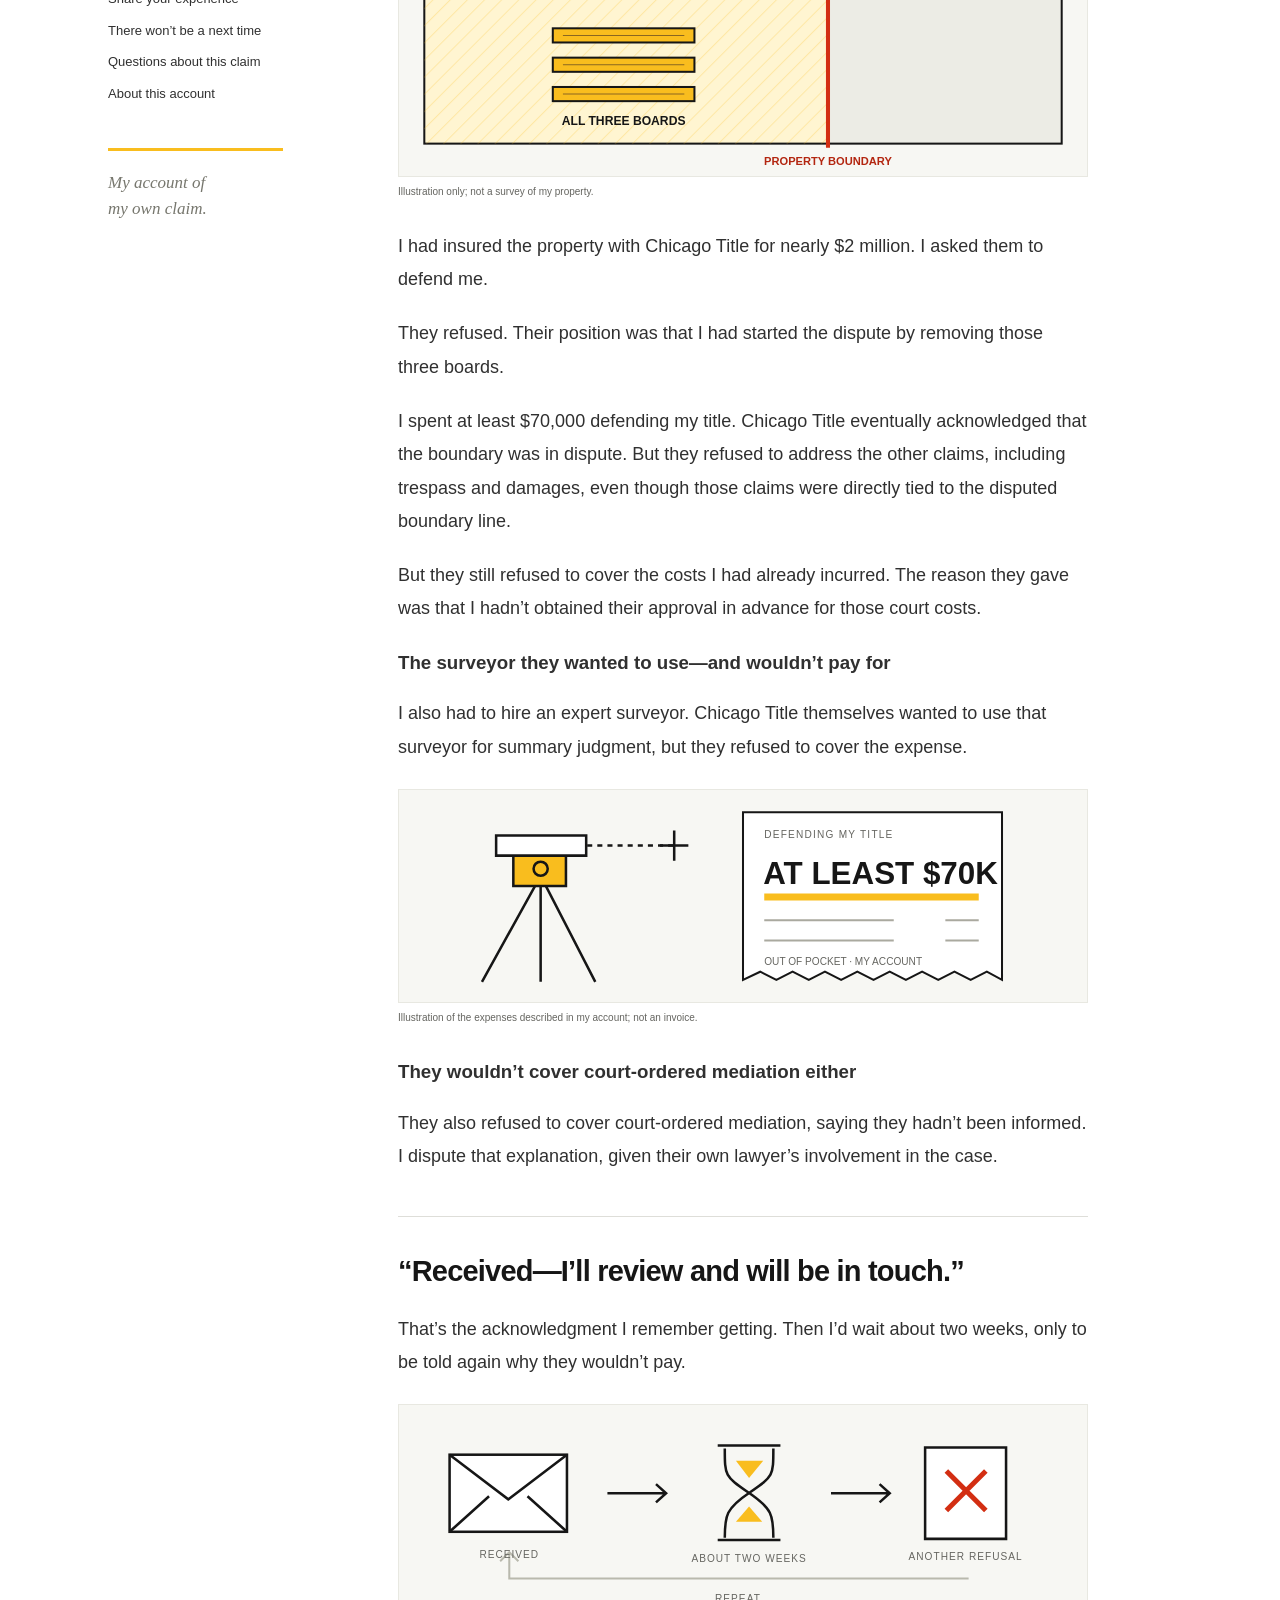
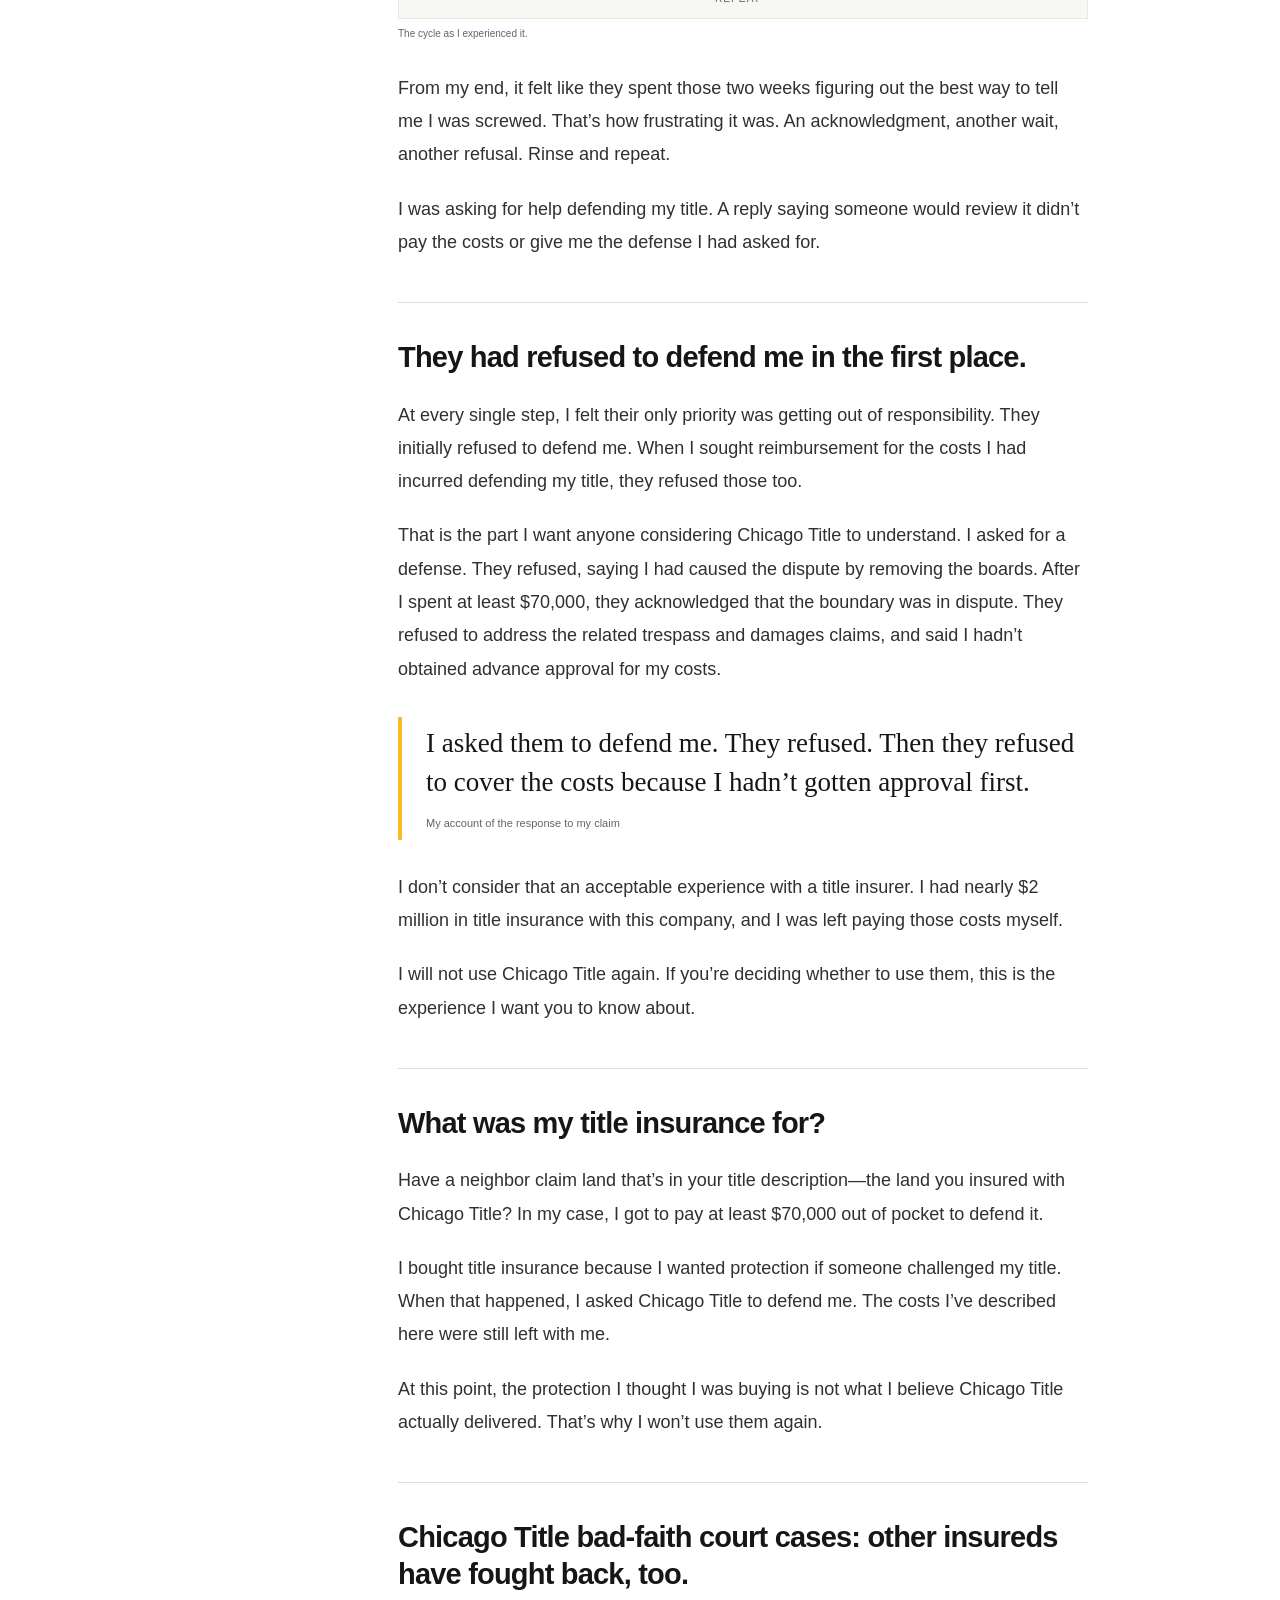
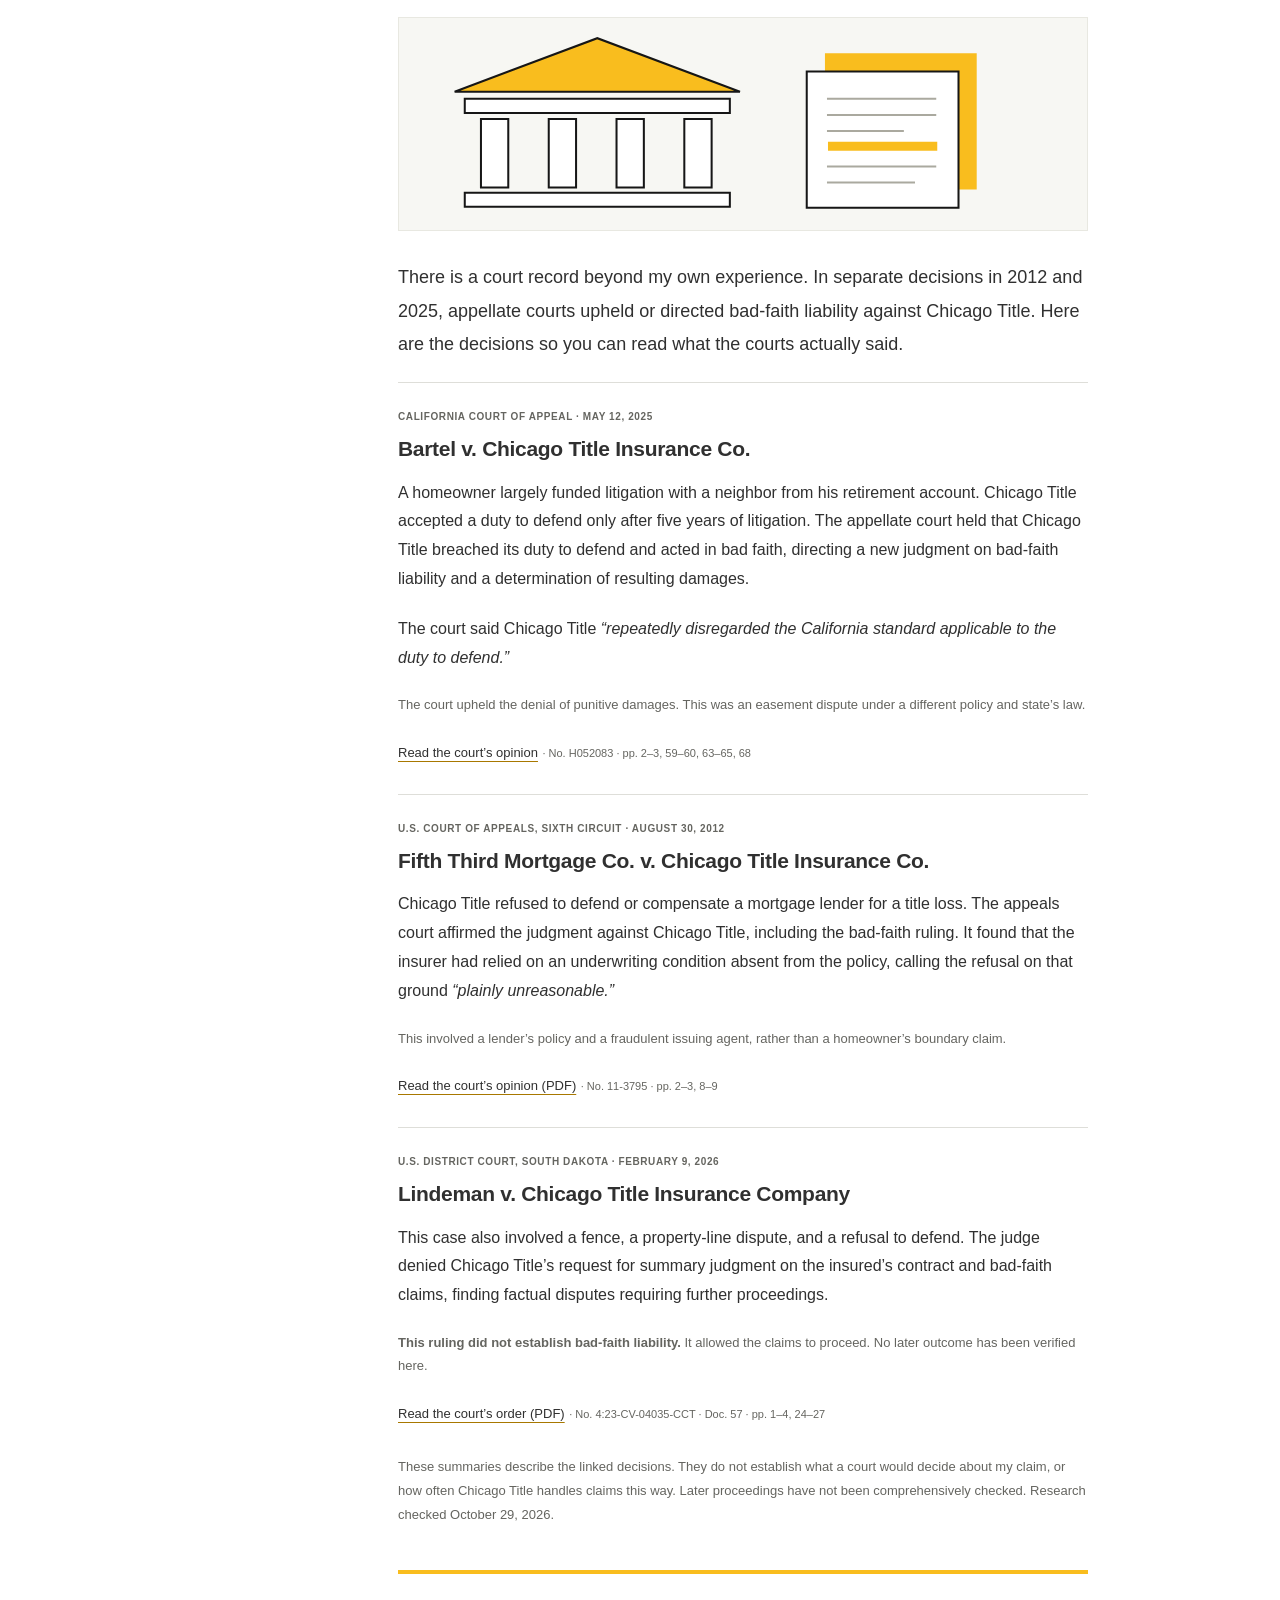
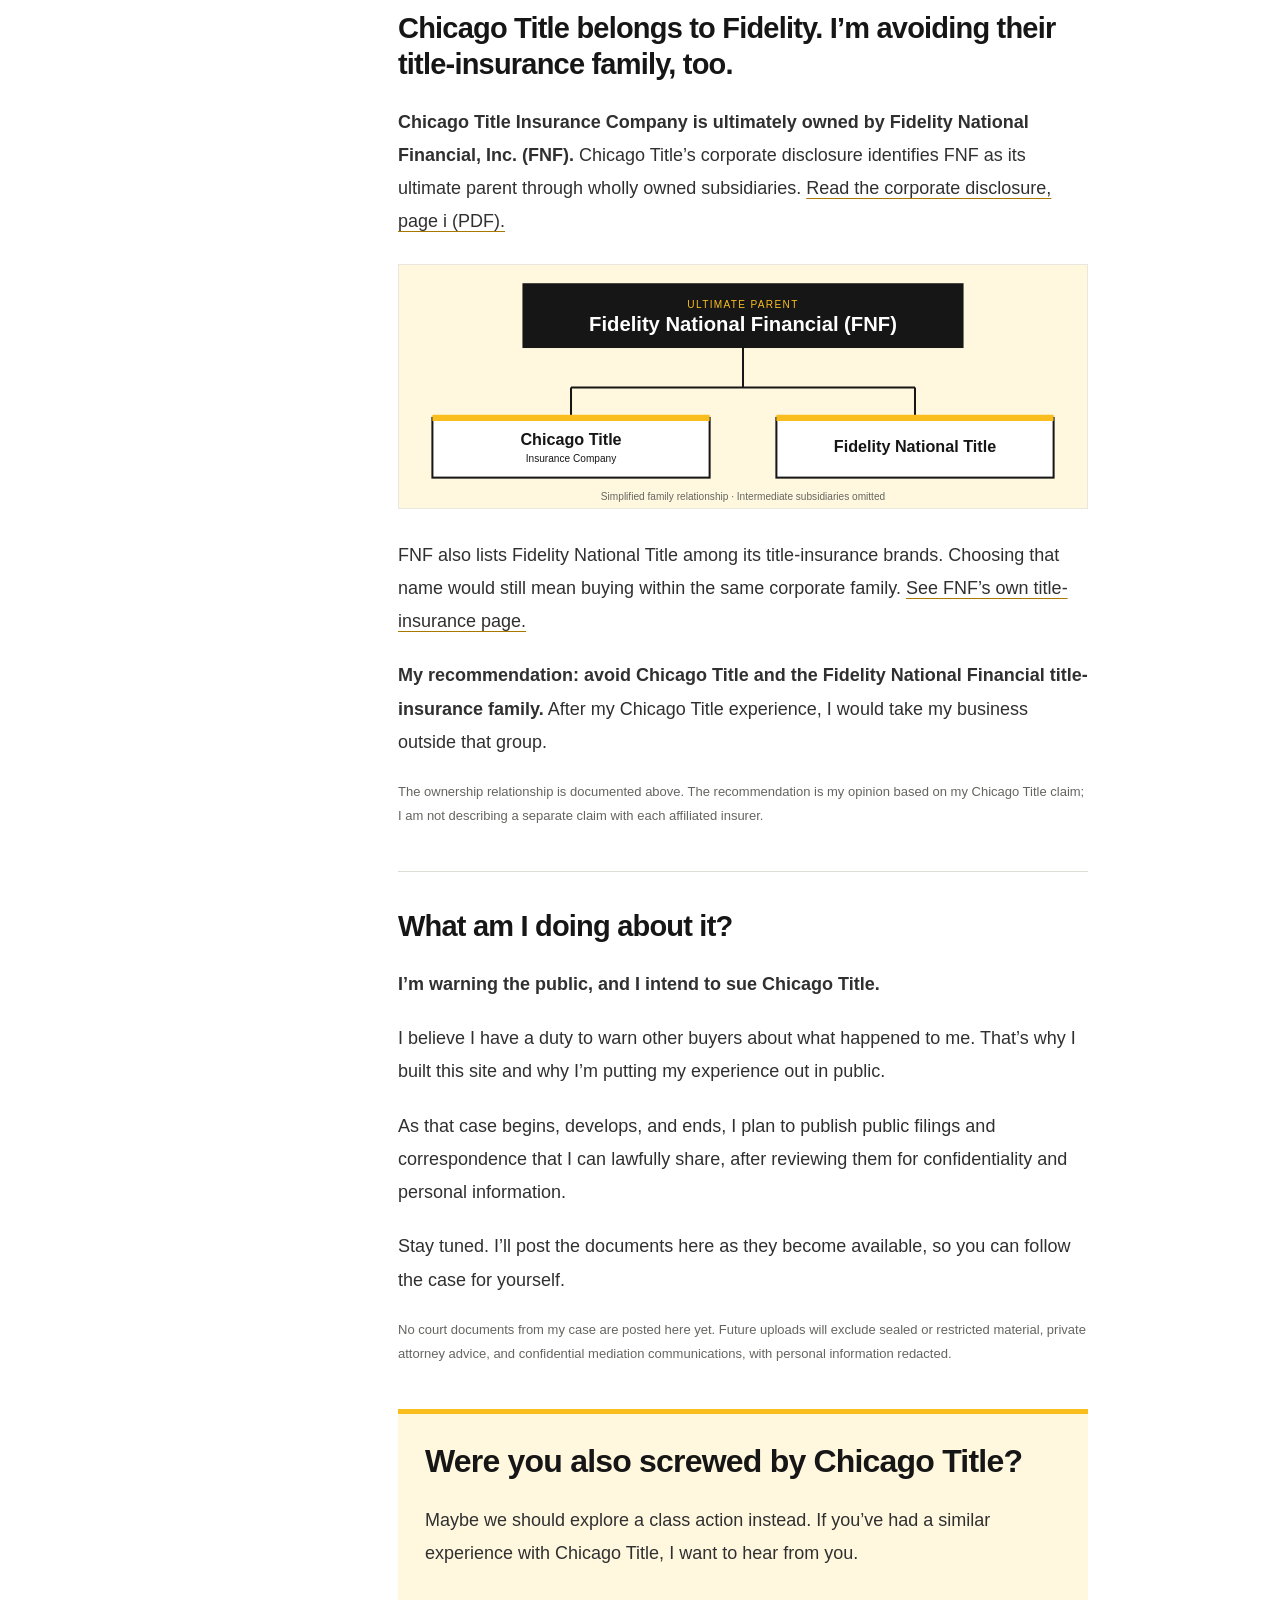
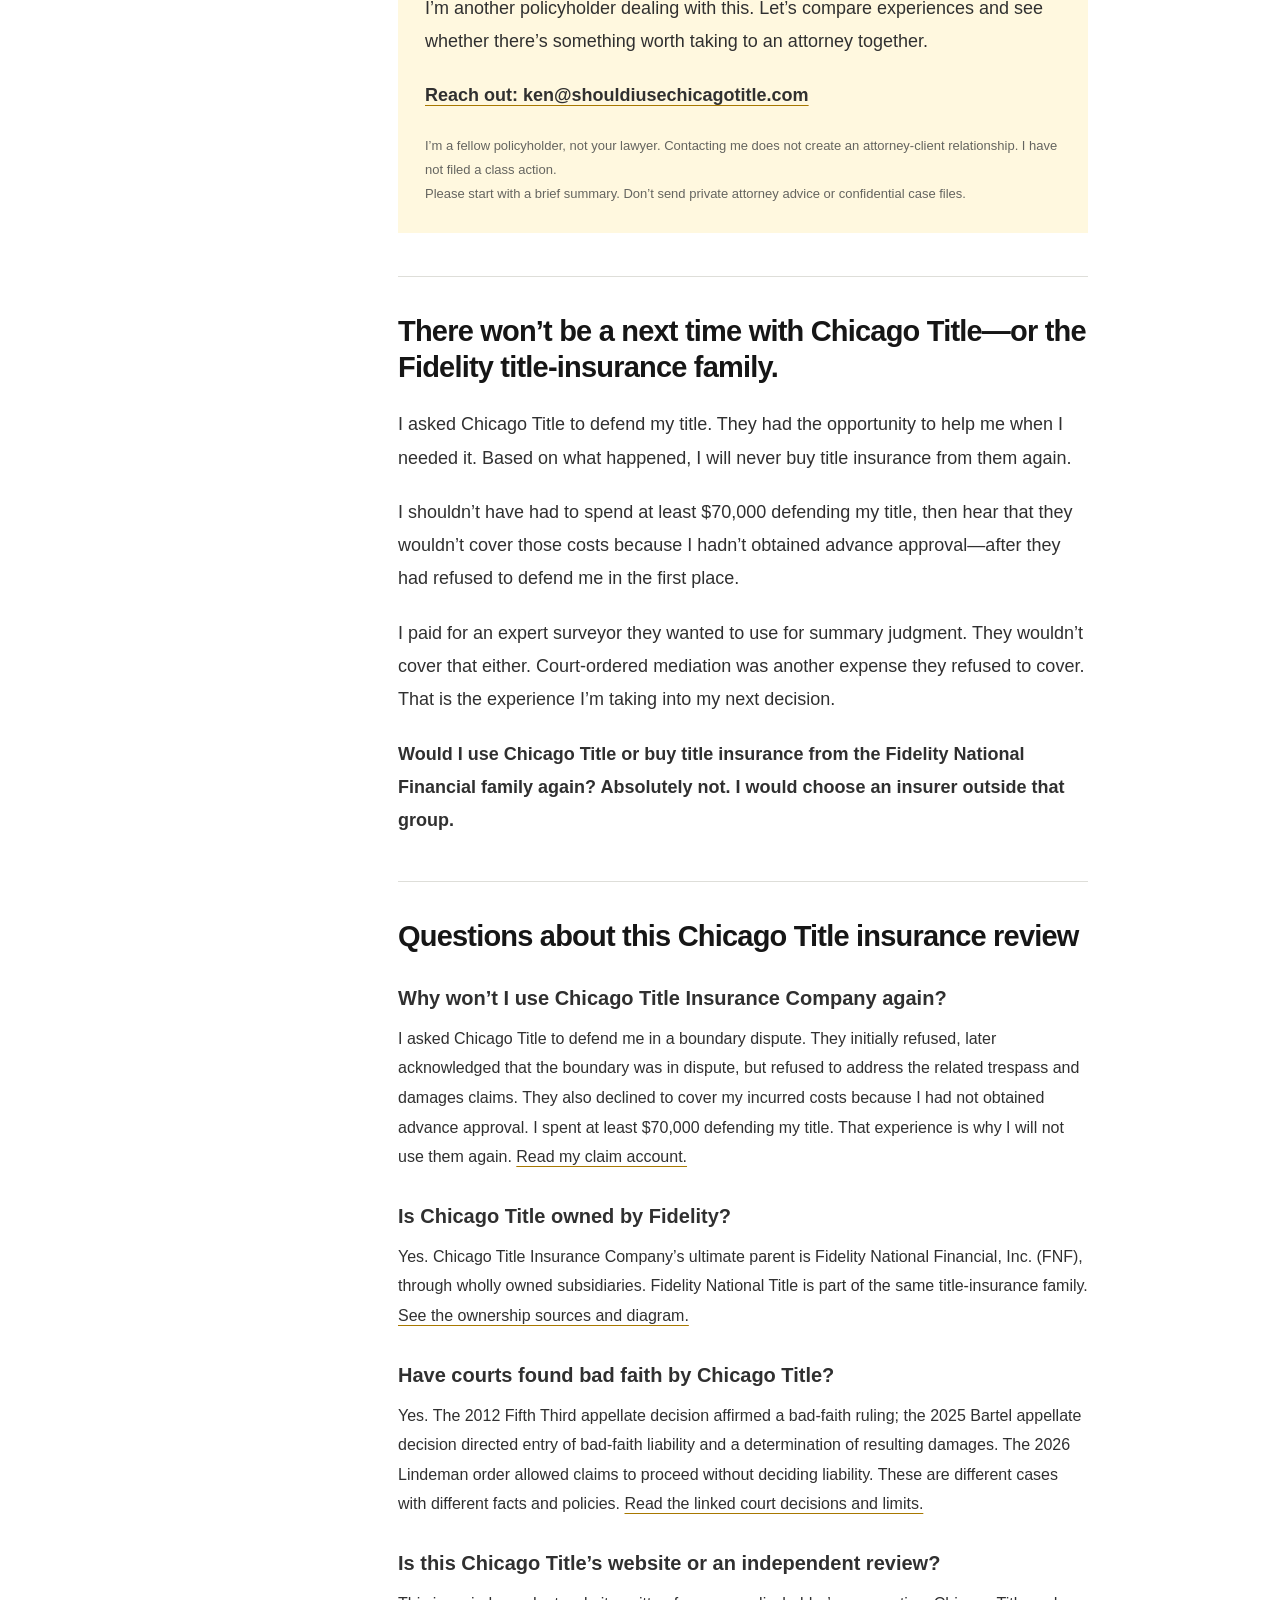
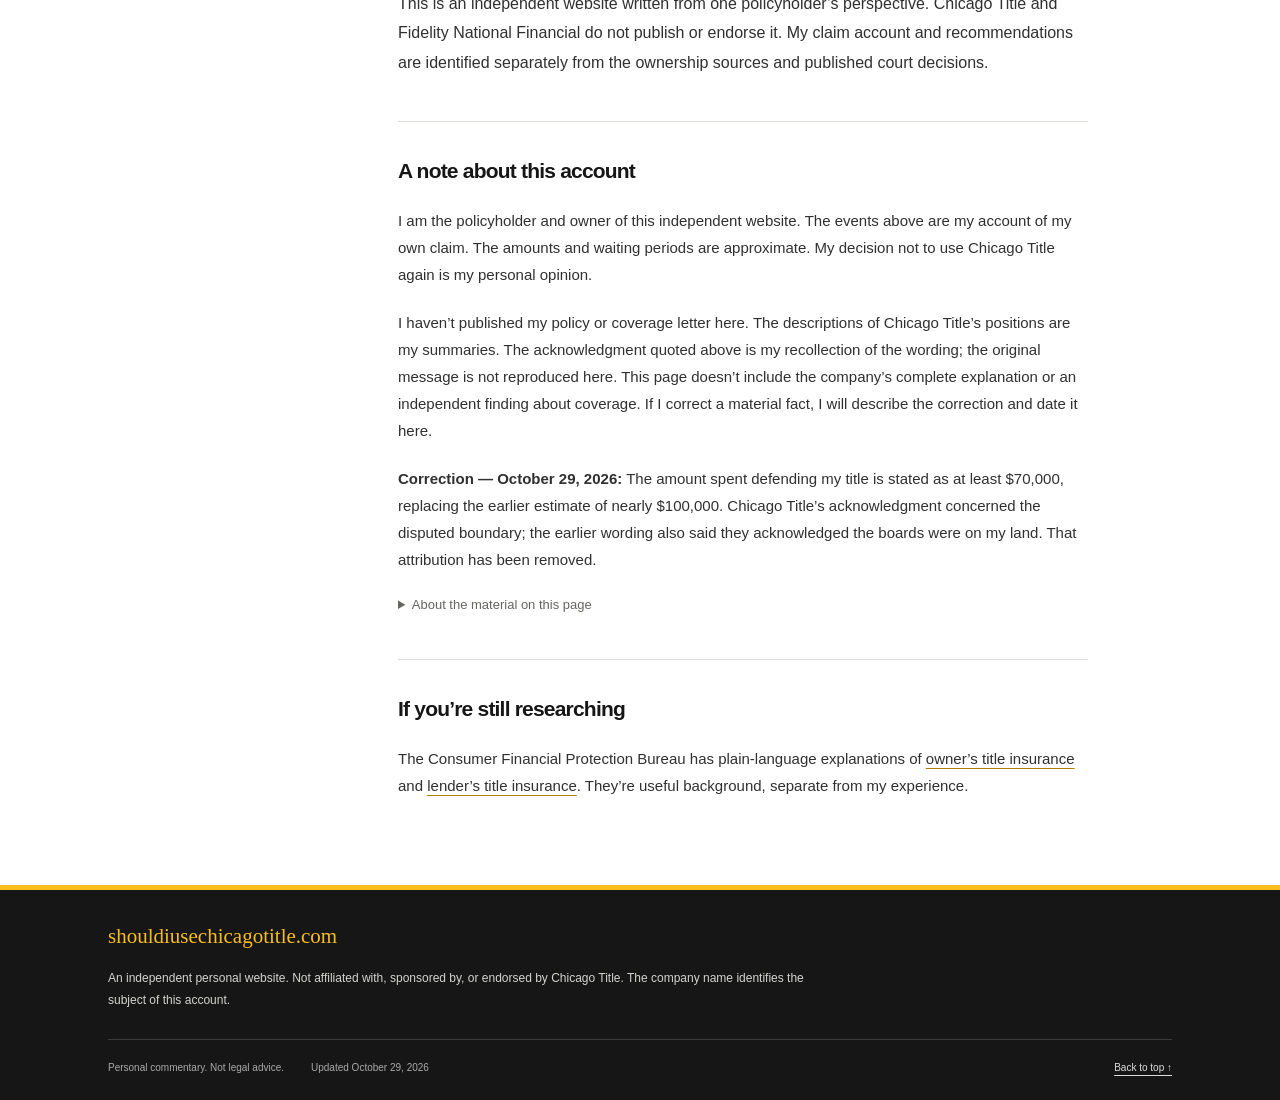
==== commit da902b42: "Correct expense amount and scope of boundary acknowledgment" ====
--- a/index.html
+++ b/index.html
@@ -3,25 +3,25 @@
 <head>
 <meta charset="utf-8"><meta name="viewport" content="width=device-width, initial-scale=1">
 <title>Chicago Title Insurance Review | My Claim & Fidelity</title>
-<meta name="description" content="My Chicago Title insurance claim: nearly $100,000 defending a boundary dispute, denied costs, Fidelity ownership, and published bad-faith court decisions.">
+<meta name="description" content="My Chicago Title insurance claim: at least $70,000 defending a boundary dispute, denied costs, Fidelity ownership, and published bad-faith court decisions.">
 <meta name="theme-color" content="#161616">
 <meta name="robots" content="index, follow, max-image-preview:large">
 <link rel="canonical" href="https://shouldiusechicagotitle.com/">
 <meta property="og:site_name" content="Should I Use Chicago Title?">
 <meta property="og:title" content="Chicago Title Insurance Review | My Claim & Fidelity">
-<meta property="og:description" content="My Chicago Title insurance claim: nearly $100,000 defending a boundary dispute, denied costs, Fidelity ownership, and published bad-faith court decisions.">
+<meta property="og:description" content="My Chicago Title insurance claim: at least $70,000 defending a boundary dispute, denied costs, Fidelity ownership, and published bad-faith court decisions.">
 <meta property="og:type" content="article">
 <meta property="og:url" content="https://shouldiusechicagotitle.com/">
 <meta property="og:locale" content="en_US">
 <meta property="og:image" content="https://shouldiusechicagotitle.com/assets/chicago-title-claim-review.png">
 <meta property="og:image:width" content="1200">
 <meta property="og:image:height" content="630">
-<meta property="og:image:alt" content="Chicago Title insurance review: a policyholder’s account of a boundary claim and nearly $100,000 in out-of-pocket costs.">
+<meta property="og:image:alt" content="Chicago Title insurance review: a policyholder’s account of a boundary claim and at least $70,000 in out-of-pocket costs.">
 <meta property="article:published_time" content="2026-10-29T00:00:00-04:00">
 <meta property="article:modified_time" content="2026-10-29T00:00:00-04:00">
 <meta name="twitter:card" content="summary_large_image">
 <meta name="twitter:title" content="Chicago Title Insurance Review | My Claim & Fidelity">
-<meta name="twitter:description" content="My Chicago Title insurance claim: nearly $100,000 defending a boundary dispute, denied costs, Fidelity ownership, and published bad-faith court decisions.">
+<meta name="twitter:description" content="My Chicago Title insurance claim: at least $70,000 defending a boundary dispute, denied costs, Fidelity ownership, and published bad-faith court decisions.">
 <meta name="twitter:image" content="https://shouldiusechicagotitle.com/assets/chicago-title-claim-review.png">
 <meta name="twitter:image:alt" content="Chicago Title insurance review: one policyholder’s boundary-claim experience.">
 <link rel="icon" href="assets/favicon.ico" sizes="any">
@@ -45,7 +45,7 @@
       "@id": "https://shouldiusechicagotitle.com/#webpage",
       "url": "https://shouldiusechicagotitle.com/",
       "name": "Chicago Title Insurance Review | My Claim & Fidelity",
-      "description": "My Chicago Title insurance claim: nearly $100,000 defending a boundary dispute, denied costs, Fidelity ownership, and published bad-faith court decisions.",
+      "description": "My Chicago Title insurance claim: at least $70,000 defending a boundary dispute, denied costs, Fidelity ownership, and published bad-faith court decisions.",
       "isPartOf": {
         "@id": "https://shouldiusechicagotitle.com/#website"
       },
@@ -58,7 +58,7 @@
       "@type": "Article",
       "@id": "https://shouldiusechicagotitle.com/#account",
       "headline": "Chicago Title insurance review: why I will not use them again",
-      "description": "My Chicago Title insurance claim: nearly $100,000 defending a boundary dispute, denied costs, Fidelity ownership, and published bad-faith court decisions.",
+      "description": "My Chicago Title insurance claim: at least $70,000 defending a boundary dispute, denied costs, Fidelity ownership, and published bad-faith court decisions.",
       "genre": "Personal consumer commentary",
       "inLanguage": "en-US",
       "mainEntityOfPage": {
@@ -117,7 +117,7 @@
 <p class="dateline">CHICAGO TITLE INSURANCE REVIEW <span>October 29, 2026</span></p>
 <p class="review-byline">A first-person claim account by the policyholder and site owner</p>
 <h1 id="page-title">I will not use<br><mark>Chicago Title again.</mark></h1>
-<div class="opening-bottom"><p>A neighbor claimed land in my title description. I had nearly $2 million in title insurance with Chicago Title. I still ended up spending nearly $100,000 defending my title out of pocket.</p><a href="#experience" class="read-link">Here’s what happened <span aria-hidden="true">↓</span></a></div>
+<div class="opening-bottom"><p>A neighbor claimed land in my title description. I had nearly $2 million in title insurance with Chicago Title. I still ended up spending at least $70,000 defending my title out of pocket.</p><a href="#experience" class="read-link">Here’s what happened <span aria-hidden="true">↓</span></a></div>
 <div class="ownership-alert"><p><strong>Chicago Title is owned by Fidelity National Financial (FNF).</strong> Based on my experience, I recommend avoiding Chicago Title and the Fidelity National Financial title-insurance family. <a href="#fidelity">The ownership connection ↓</a></p></div>
 </section>
 <figure class="wide ad-commentary"><img src="assets/chicago-title-peace-of-mind-parody.webp" width="2064" height="762" decoding="async" alt="Parody of Chicago Title advertising: Peace of mind is crossed out in red and replaced with Completely screwed."><figcaption>“Completely screwed” expresses my opinion of my claims experience.</figcaption></figure>
@@ -129,11 +129,11 @@
 <figure class="vector-figure"><img src="assets/boundary-boards.svg?v=2" width="680" height="260" alt="All three wooden boards shown well inside My property, with a wide gap before the red property boundary."><figcaption>Illustration only; not a survey of my property.</figcaption></figure>
 <p>I had insured the property with Chicago Title for nearly $2 million. I asked them to defend me.</p>
 <p>They refused. Their position was that I had started the dispute by removing those three boards.</p>
-<p>I spent nearly $100,000 defending my title. Chicago Title eventually acknowledged that the case was a boundary dispute and that the boards were on my land.</p>
+<p>I spent at least $70,000 defending my title. Chicago Title eventually acknowledged that the boundary was in dispute. But they refused to address the other claims, including trespass and damages, even though those claims were directly tied to the disputed boundary line.</p>
 <p>But they still refused to cover the costs I had already incurred. The reason they gave was that I hadn’t obtained their approval in advance for those court costs.</p>
 <h3>The surveyor they wanted to use—and wouldn’t pay for</h3>
 <p>I also had to hire an expert surveyor. Chicago Title themselves wanted to use that surveyor for summary judgment, but they refused to cover the expense.</p>
-<figure class="vector-figure"><img src="assets/survey-expenses.svg" width="680" height="210" loading="lazy" alt="A survey instrument beside an expense sheet marked nearly $100,000 out of pocket."><figcaption>Illustration of the expenses described in my account; not an invoice.</figcaption></figure>
+<figure class="vector-figure"><img src="assets/survey-expenses.svg" width="680" height="210" loading="lazy" alt="A survey instrument beside an expense sheet marked at least $70,000 out of pocket."><figcaption>Illustration of the expenses described in my account; not an invoice.</figcaption></figure>
 <h3>They wouldn’t cover court-ordered mediation either</h3>
 <p>They also refused to cover court-ordered mediation, saying they hadn’t been informed. I dispute that explanation, given their own lawyer’s involvement in the case.</p>
 </section>
@@ -145,13 +145,13 @@
 </section>
 <section id="confidence" aria-labelledby="confidence-title"><h2 id="confidence-title">They had refused to defend me in the first place.</h2>
 <p>At every single step, I felt their only priority was getting out of responsibility. They initially refused to defend me. When I sought reimbursement for the costs I had incurred defending my title, they refused those too.</p>
-<p>That is the part I want anyone considering Chicago Title to understand. I asked for a defense. They refused, saying I had caused the dispute by removing the boards. After I spent nearly $100,000, they acknowledged it was a boundary dispute and the boards were on my land—but said I hadn’t obtained advance approval for my costs.</p>
+<p>That is the part I want anyone considering Chicago Title to understand. I asked for a defense. They refused, saying I had caused the dispute by removing the boards. After I spent at least $70,000, they acknowledged that the boundary was in dispute. They refused to address the related trespass and damages claims, and said I hadn’t obtained advance approval for my costs.</p>
 <blockquote><p>I asked them to defend me. They refused. Then they refused to cover the costs because I hadn’t gotten approval first.</p><footer>My account of the response to my claim</footer></blockquote>
 <p>I don’t consider that an acceptable experience with a title insurer. I had nearly $2 million in title insurance with this company, and I was left paying those costs myself.</p>
 <p>I will not use Chicago Title again. If you’re deciding whether to use them, this is the experience I want you to know about.</p>
 </section>
 <section id="protection" aria-labelledby="protection-title"><h2 id="protection-title">What was my title insurance for?</h2>
-<p>Have a neighbor claim land that’s in your title description—the land you insured with Chicago Title? In my case, I got to pay nearly $100,000 out of pocket to defend it.</p>
+<p>Have a neighbor claim land that’s in your title description—the land you insured with Chicago Title? In my case, I got to pay at least $70,000 out of pocket to defend it.</p>
 <p>I bought title insurance because I wanted protection if someone challenged my title. When that happened, I asked Chicago Title to defend me. The costs I’ve described here were still left with me.</p>
 <p>At this point, the protection I thought I was buying is not what I believe Chicago Title actually delivered. That’s why I won’t use them again.</p>
 </section>
@@ -205,13 +205,13 @@
 </section>
 <section id="questions" aria-labelledby="questions-title"><h2 id="questions-title">There won’t be a next time with Chicago Title—or the Fidelity title-insurance family.</h2>
 <p>I asked Chicago Title to defend my title. They had the opportunity to help me when I needed it. Based on what happened, I will never buy title insurance from them again.</p>
-<p>I shouldn’t have had to spend nearly $100,000 defending my title, then hear that they wouldn’t cover those costs because I hadn’t obtained advance approval—after they had refused to defend me in the first place.</p>
+<p>I shouldn’t have had to spend at least $70,000 defending my title, then hear that they wouldn’t cover those costs because I hadn’t obtained advance approval—after they had refused to defend me in the first place.</p>
 <p>I paid for an expert surveyor they wanted to use for summary judgment. They wouldn’t cover that either. Court-ordered mediation was another expense they refused to cover. That is the experience I’m taking into my next decision.</p>
 <p><strong>Would I use Chicago Title or buy title insurance from the Fidelity National Financial family again? Absolutely not. I would choose an insurer outside that group.</strong></p>
 </section>
 <section id="quick-answers" class="quick-answers" aria-labelledby="answers-title"><h2 id="answers-title">Questions about this Chicago Title insurance review</h2>
 <h3>Why won’t I use Chicago Title Insurance Company again?</h3>
-<p>I asked Chicago Title to defend me in a boundary dispute. They initially refused, later acknowledged that the dispute concerned the boundary and the boards were on my land, and still declined to cover my incurred costs because I had not obtained advance approval. I spent nearly $100,000 defending my title. That experience is why I will not use them again. <a href="#experience">Read my claim account.</a></p>
+<p>I asked Chicago Title to defend me in a boundary dispute. They initially refused, later acknowledged that the boundary was in dispute, but refused to address the related trespass and damages claims. They also declined to cover my incurred costs because I had not obtained advance approval. I spent at least $70,000 defending my title. That experience is why I will not use them again. <a href="#experience">Read my claim account.</a></p>
 <h3>Is Chicago Title owned by Fidelity?</h3>
 <p>Yes. Chicago Title Insurance Company’s ultimate parent is Fidelity National Financial, Inc. (FNF), through wholly owned subsidiaries. Fidelity National Title is part of the same title-insurance family. <a href="#fidelity">See the ownership sources and diagram.</a></p>
 <h3>Have courts found bad faith by Chicago Title?</h3>
@@ -219,7 +219,7 @@
 <h3>Is this Chicago Title’s website or an independent review?</h3>
 <p>This is an independent website written from one policyholder’s perspective. Chicago Title and Fidelity National Financial do not publish or endorse it. My claim account and recommendations are identified separately from the ownership sources and published court decisions.</p>
 </section>
-<section id="record" class="account-note" aria-labelledby="record-title"><h2 id="record-title">A note about this account</h2><p>I am the policyholder and owner of this independent website. The events above are my account of my own claim. The amounts and waiting periods are approximate. My decision not to use Chicago Title again is my personal opinion.</p><p>I haven’t published my policy or coverage letter here. The descriptions of Chicago Title’s positions are my summaries. The acknowledgment quoted above is my recollection of the wording; the original message is not reproduced here. This page doesn’t include the company’s complete explanation or an independent finding about coverage. If I correct a material fact, I will describe the correction and date it here.</p><details><summary>About the material on this page</summary><p>This account is based on my recollection and statements. The underlying policy and coverage letter were not available for independent verification when this version was prepared. Private attorney correspondence, mediation materials, and unpublished litigation communications are not reproduced. The linked decisions concern other insureds. This page does not report a court finding of wrongdoing or a final resolution of my own claim.</p></details></section>
+<section id="record" class="account-note" aria-labelledby="record-title"><h2 id="record-title">A note about this account</h2><p>I am the policyholder and owner of this independent website. The events above are my account of my own claim. The amounts and waiting periods are approximate. My decision not to use Chicago Title again is my personal opinion.</p><p>I haven’t published my policy or coverage letter here. The descriptions of Chicago Title’s positions are my summaries. The acknowledgment quoted above is my recollection of the wording; the original message is not reproduced here. This page doesn’t include the company’s complete explanation or an independent finding about coverage. If I correct a material fact, I will describe the correction and date it here.</p><p><strong>Correction — October 29, 2026:</strong> The amount spent defending my title is stated as at least $70,000, replacing the earlier estimate of nearly $100,000. Chicago Title’s acknowledgment concerned the disputed boundary; the earlier wording also said they acknowledged the boards were on my land. That attribution has been removed.</p><details><summary>About the material on this page</summary><p>This account is based on my recollection and statements. The underlying policy and coverage letter were not available for independent verification when this version was prepared. Private attorney correspondence, mediation materials, and unpublished litigation communications are not reproduced. The linked decisions concern other insureds. This page does not report a court finding of wrongdoing or a final resolution of my own claim.</p></details></section>
 <section class="further-reading" aria-labelledby="reading-title"><h2 id="reading-title">If you’re still researching</h2><p>The Consumer Financial Protection Bureau has plain-language explanations of <a href="https://www.consumerfinance.gov/ask-cfpb/what-is-owners-title-insurance-en-164/">owner’s title insurance</a> and <a href="https://www.consumerfinance.gov/ask-cfpb/what-is-lenders-title-insurance-en-163/">lender’s title insurance</a>. They’re useful background, separate from my experience.</p></section>
 </div></div>
 </main>
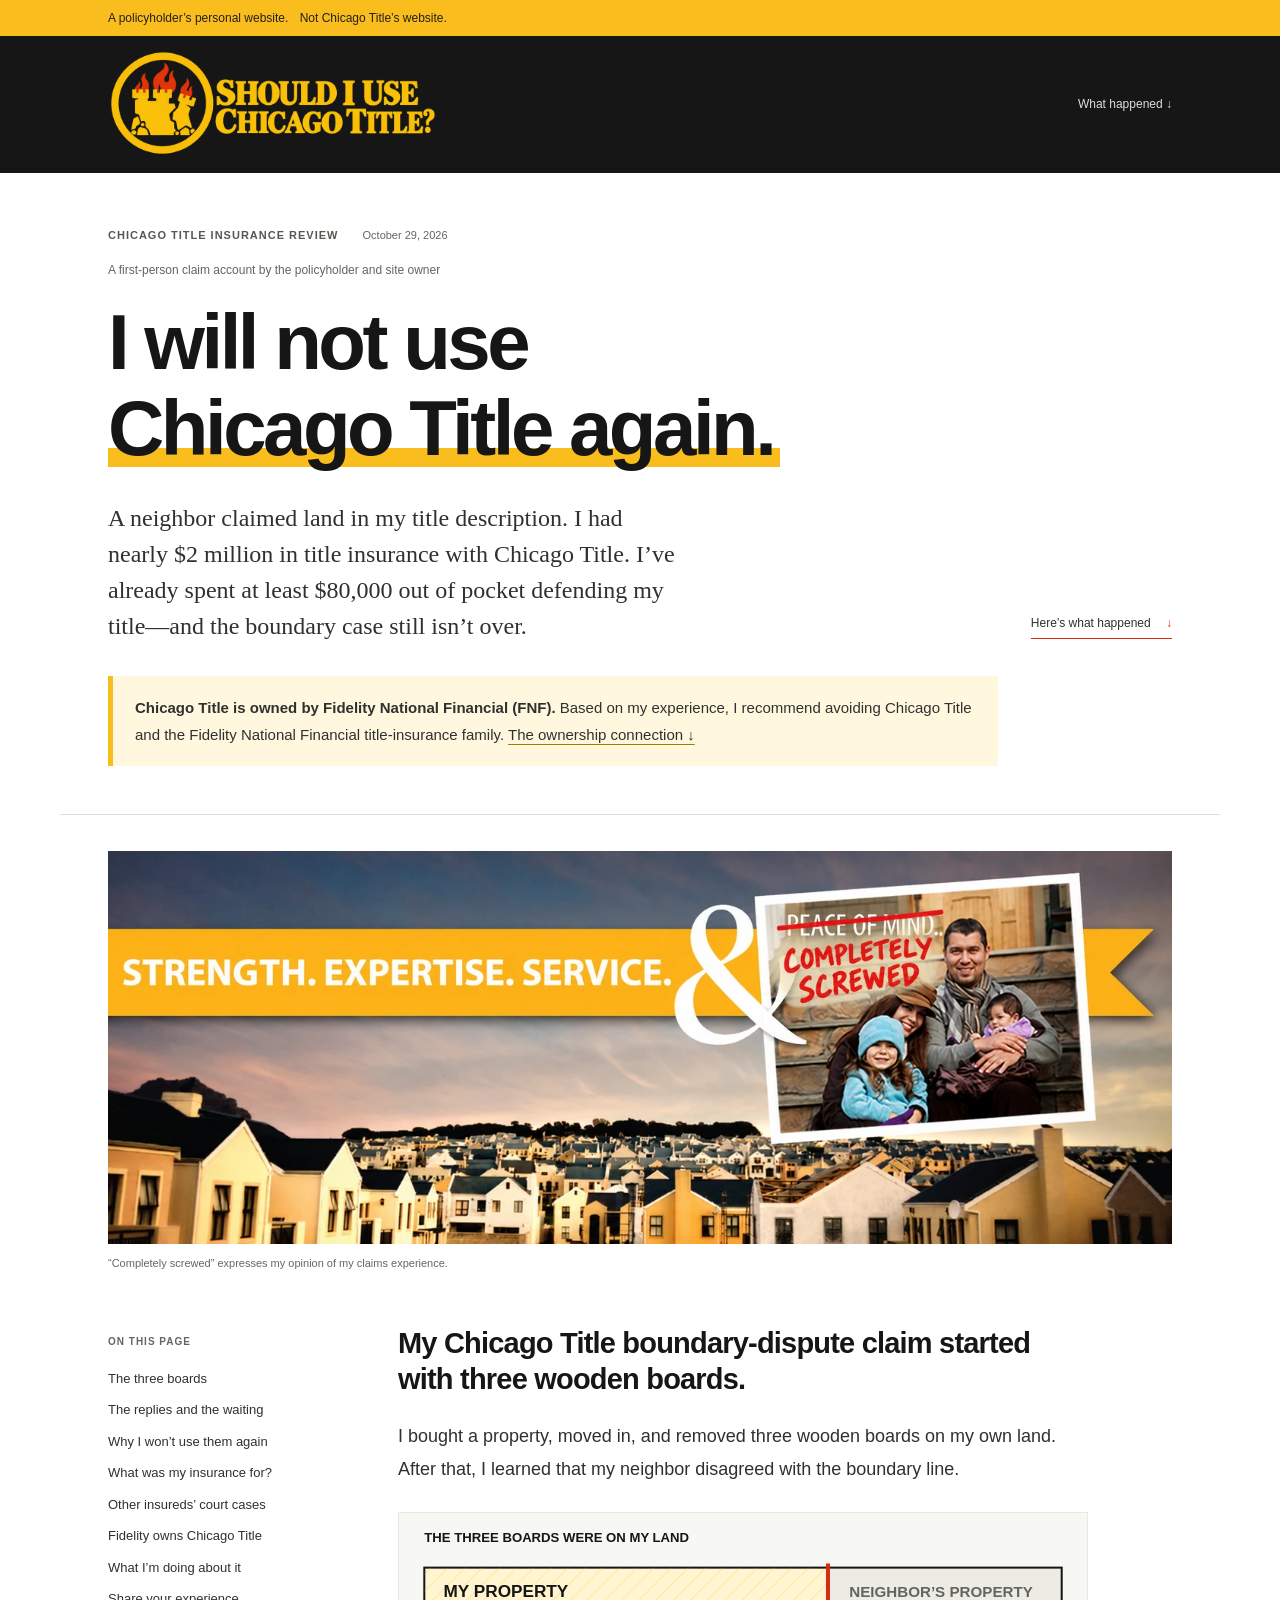
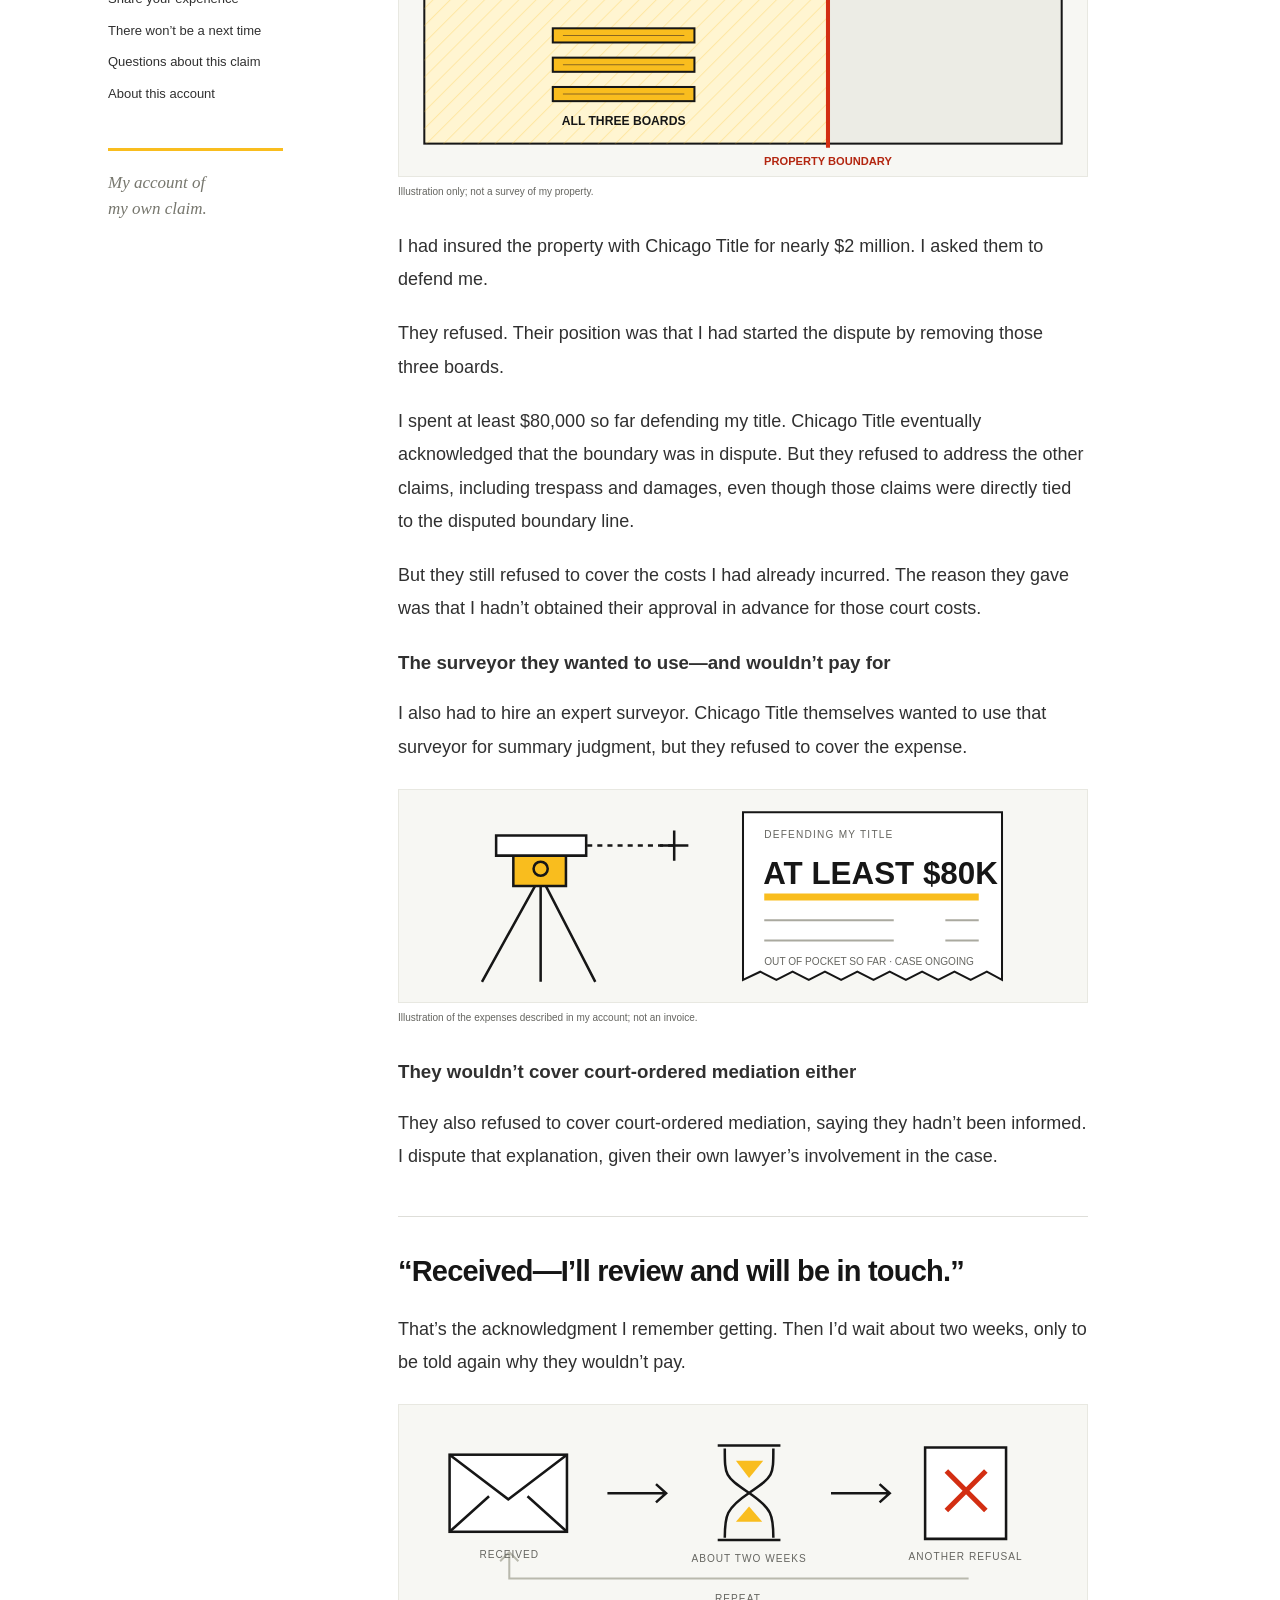
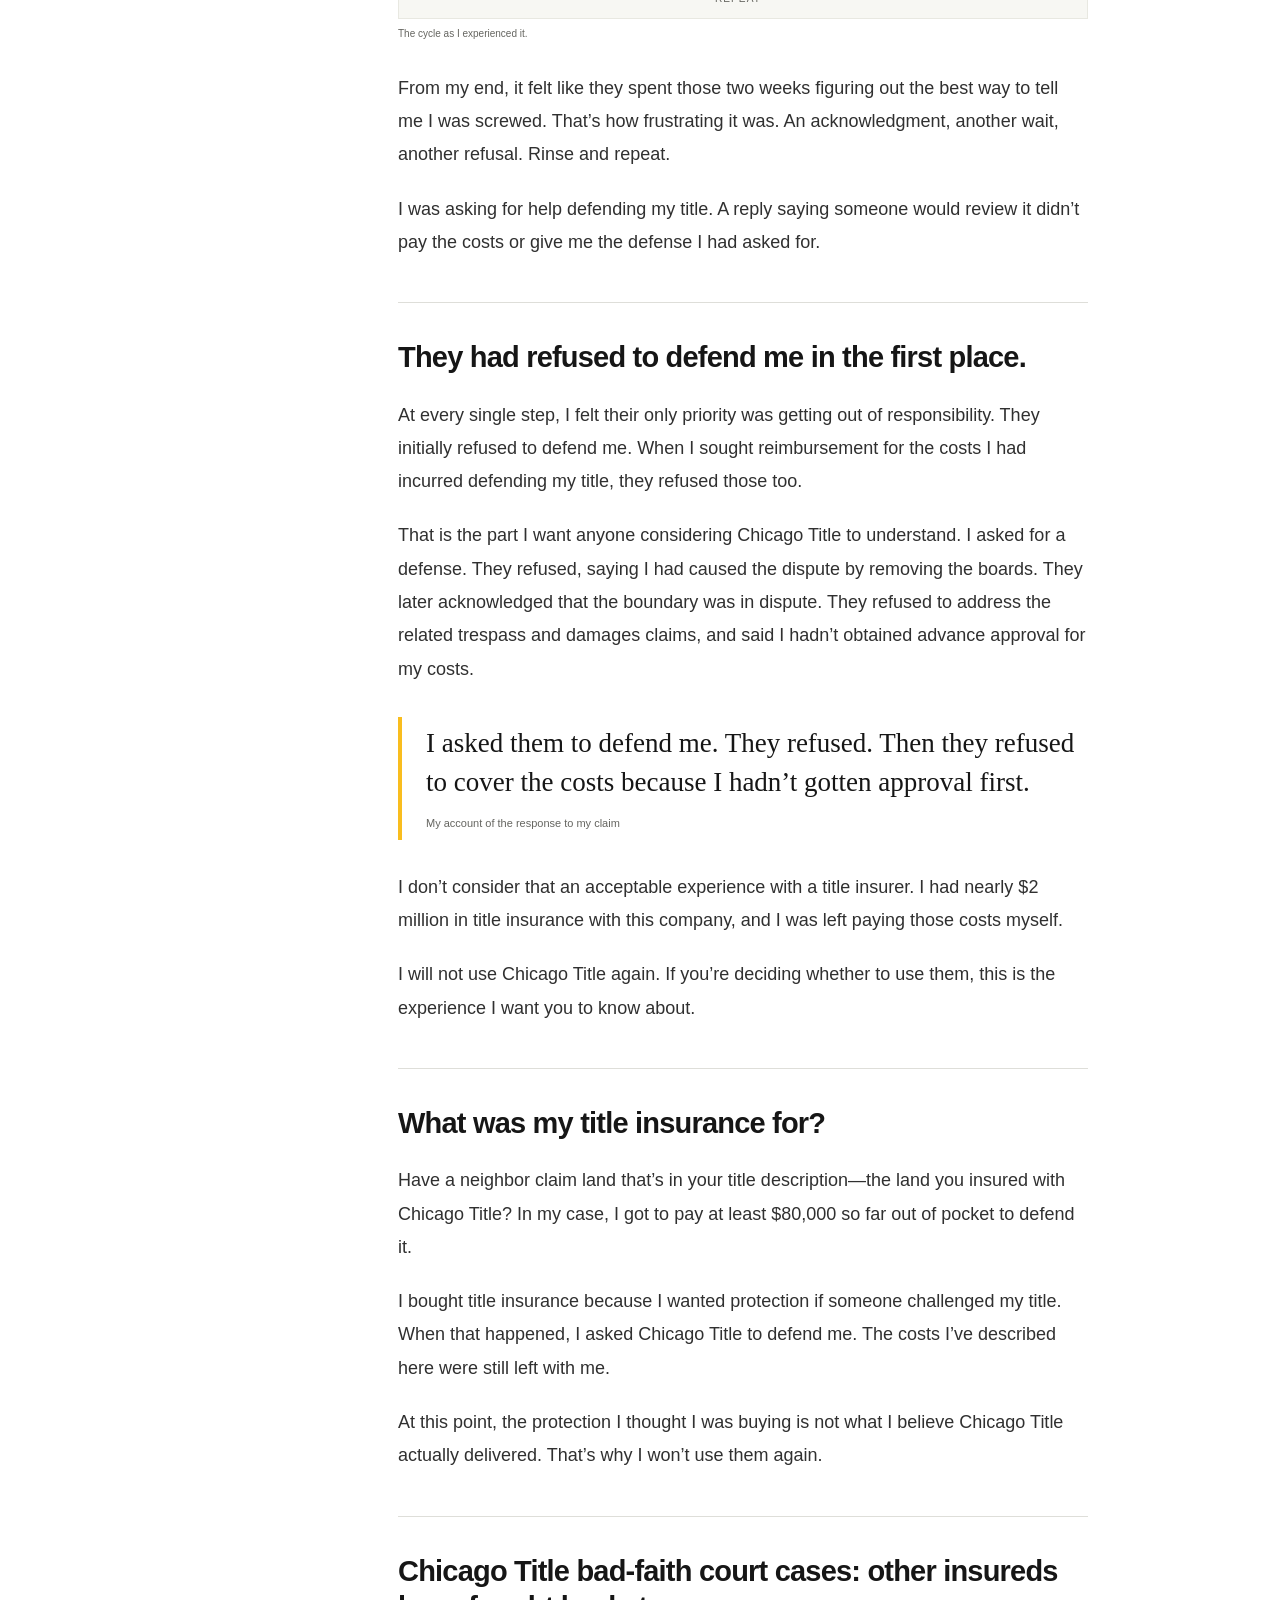
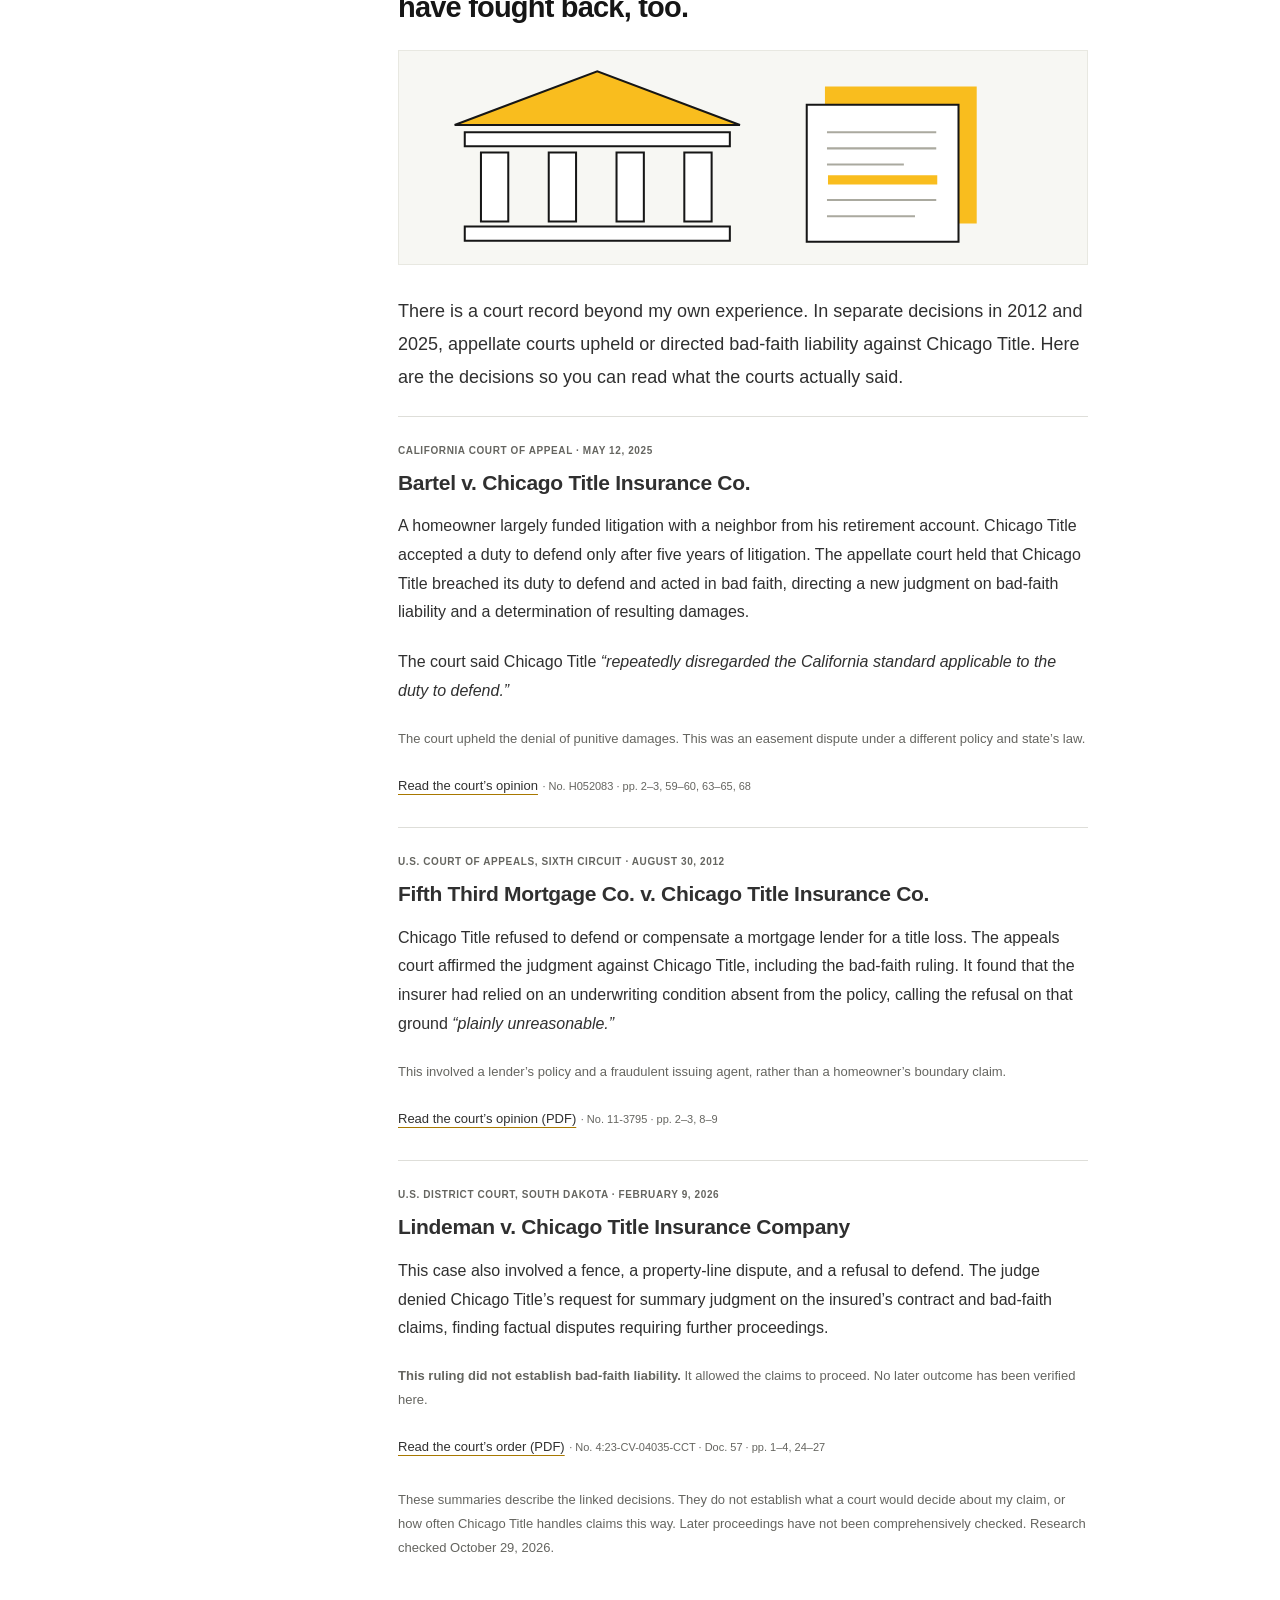
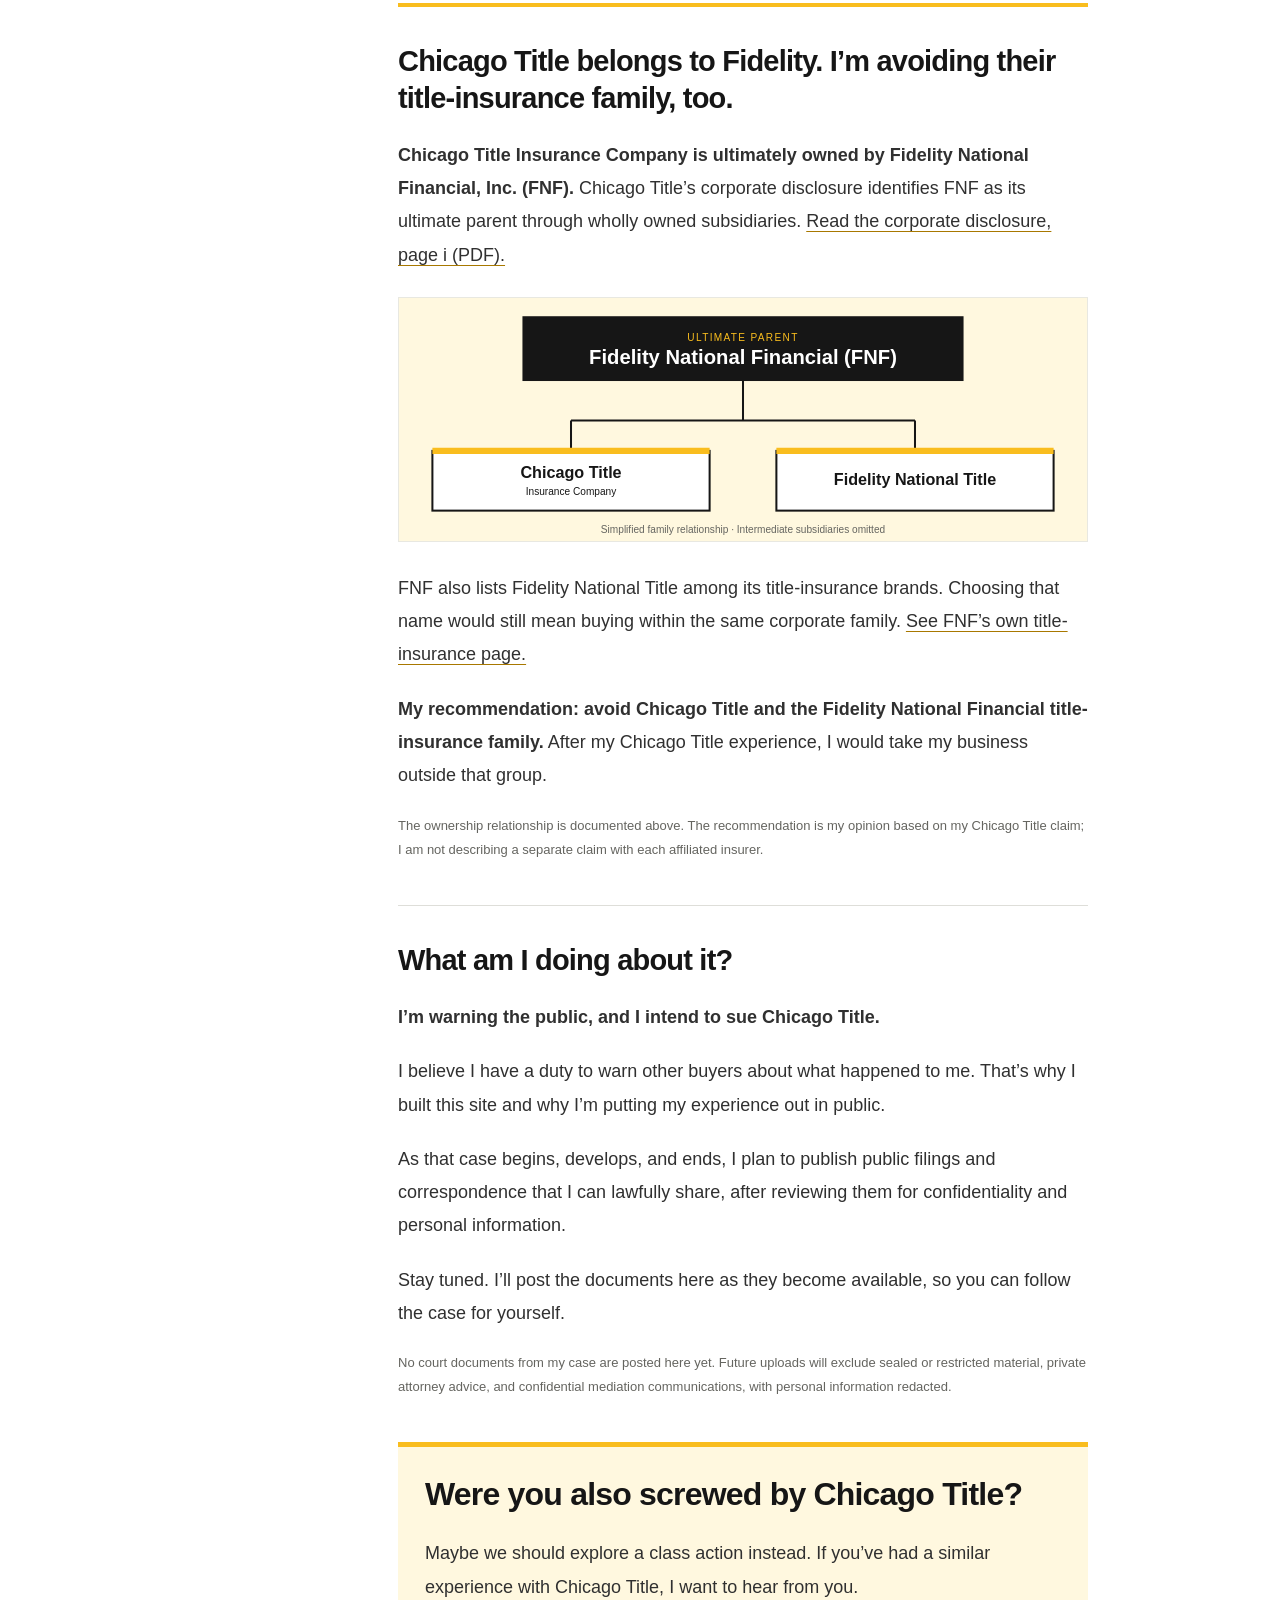
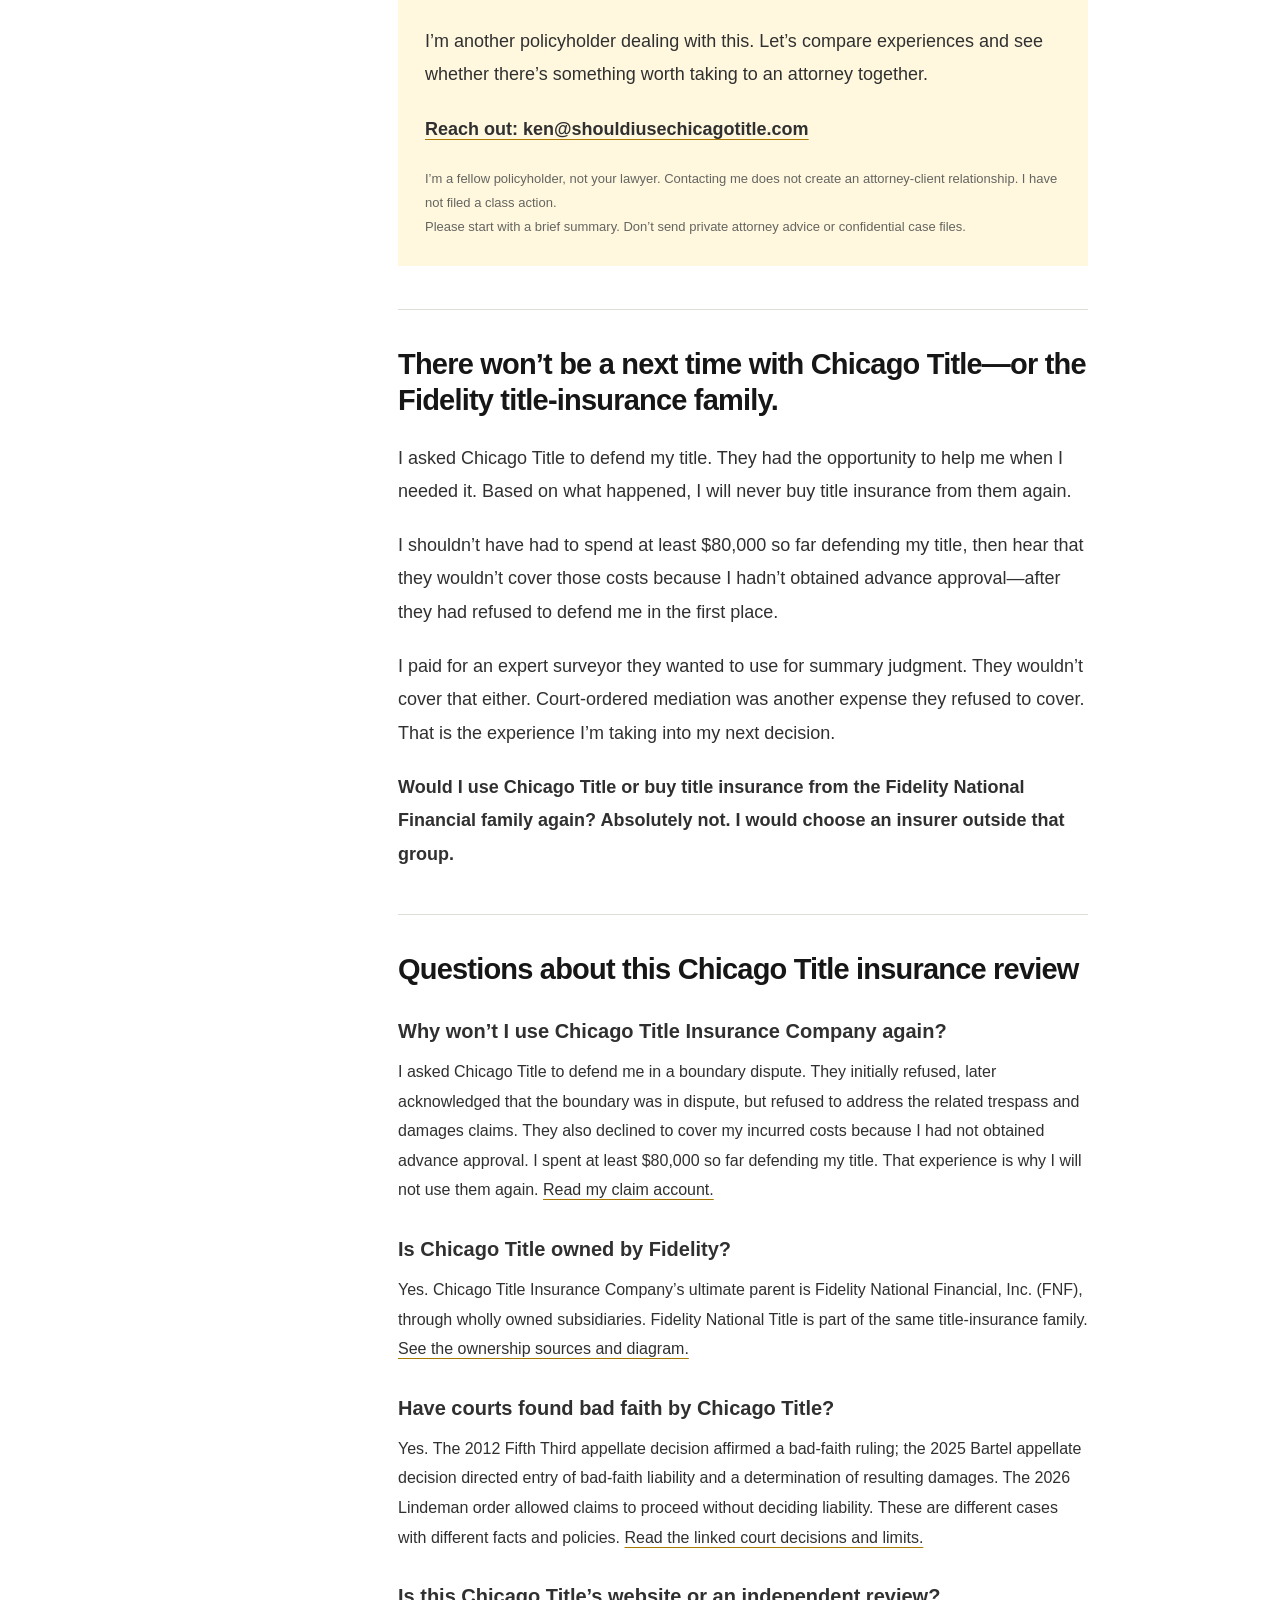
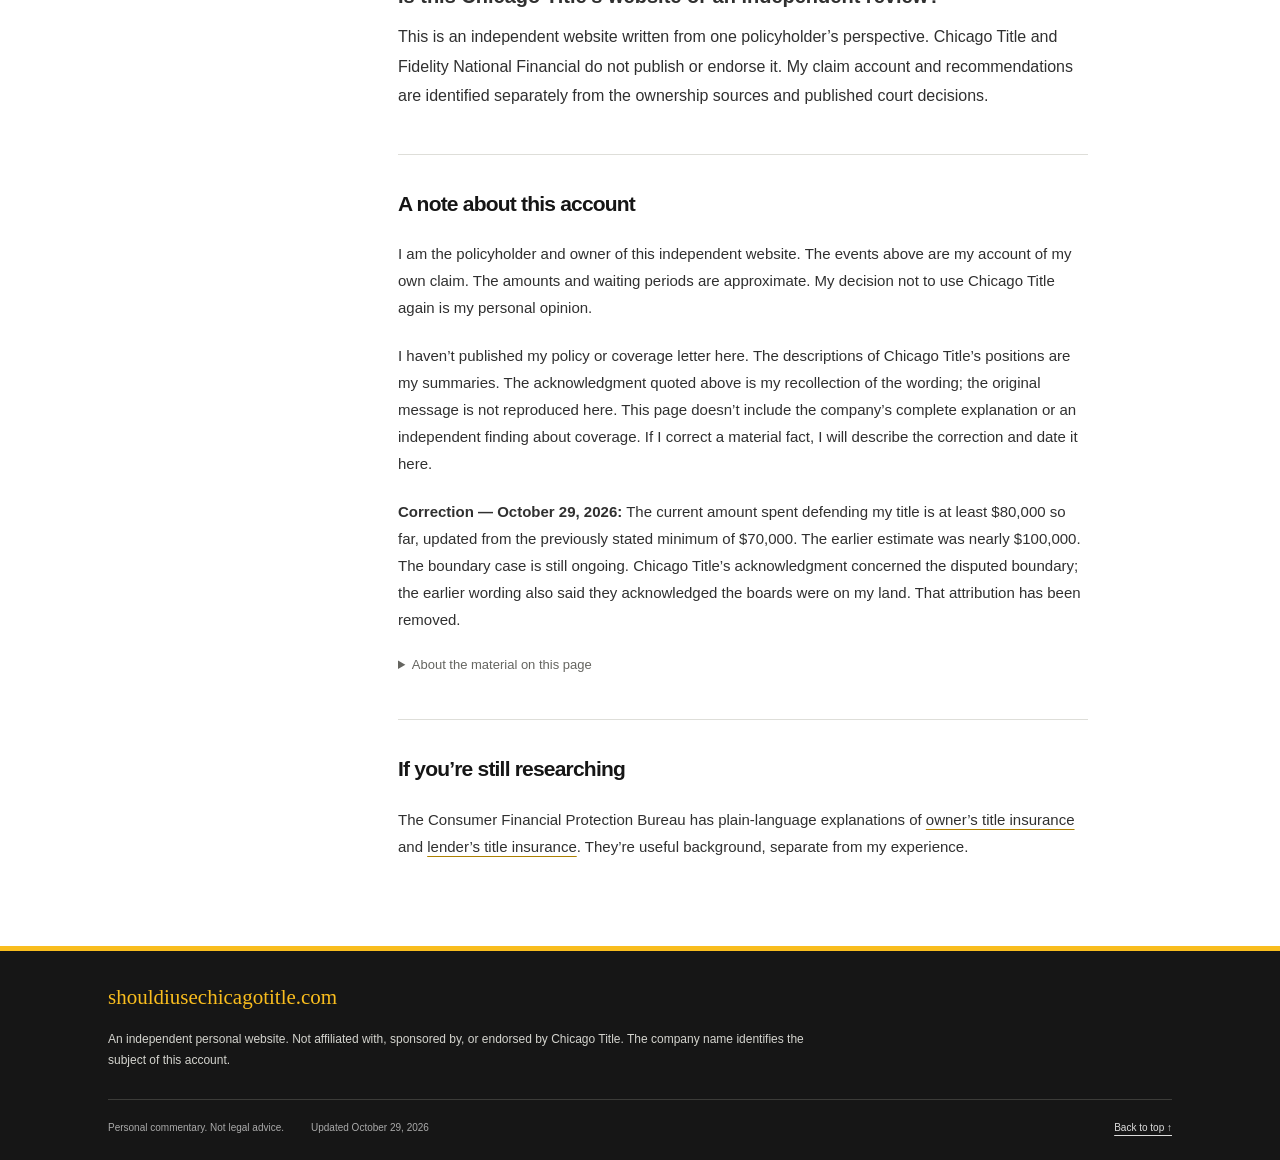
==== commit 3a6e87ac: "Update ongoing defense expenses to at least $80,000" ====
--- a/index.html
+++ b/index.html
@@ -3,25 +3,25 @@
 <head>
 <meta charset="utf-8"><meta name="viewport" content="width=device-width, initial-scale=1">
 <title>Chicago Title Insurance Review | My Claim & Fidelity</title>
-<meta name="description" content="My Chicago Title insurance claim: at least $70,000 defending a boundary dispute, denied costs, Fidelity ownership, and published bad-faith court decisions.">
+<meta name="description" content="My Chicago Title insurance claim: at least $80,000 so far defending a boundary dispute, denied costs, Fidelity ownership, and published bad-faith court decisions.">
 <meta name="theme-color" content="#161616">
 <meta name="robots" content="index, follow, max-image-preview:large">
 <link rel="canonical" href="https://shouldiusechicagotitle.com/">
 <meta property="og:site_name" content="Should I Use Chicago Title?">
 <meta property="og:title" content="Chicago Title Insurance Review | My Claim & Fidelity">
-<meta property="og:description" content="My Chicago Title insurance claim: at least $70,000 defending a boundary dispute, denied costs, Fidelity ownership, and published bad-faith court decisions.">
+<meta property="og:description" content="My Chicago Title insurance claim: at least $80,000 so far defending a boundary dispute, denied costs, Fidelity ownership, and published bad-faith court decisions.">
 <meta property="og:type" content="article">
 <meta property="og:url" content="https://shouldiusechicagotitle.com/">
 <meta property="og:locale" content="en_US">
 <meta property="og:image" content="https://shouldiusechicagotitle.com/assets/chicago-title-claim-review.png">
 <meta property="og:image:width" content="1200">
 <meta property="og:image:height" content="630">
-<meta property="og:image:alt" content="Chicago Title insurance review: a policyholder’s account of a boundary claim and at least $70,000 in out-of-pocket costs.">
+<meta property="og:image:alt" content="Chicago Title insurance review: a policyholder’s account of a boundary claim and at least $80,000 so far in out-of-pocket costs.">
 <meta property="article:published_time" content="2026-10-29T00:00:00-04:00">
 <meta property="article:modified_time" content="2026-10-29T00:00:00-04:00">
 <meta name="twitter:card" content="summary_large_image">
 <meta name="twitter:title" content="Chicago Title Insurance Review | My Claim & Fidelity">
-<meta name="twitter:description" content="My Chicago Title insurance claim: at least $70,000 defending a boundary dispute, denied costs, Fidelity ownership, and published bad-faith court decisions.">
+<meta name="twitter:description" content="My Chicago Title insurance claim: at least $80,000 so far defending a boundary dispute, denied costs, Fidelity ownership, and published bad-faith court decisions.">
 <meta name="twitter:image" content="https://shouldiusechicagotitle.com/assets/chicago-title-claim-review.png">
 <meta name="twitter:image:alt" content="Chicago Title insurance review: one policyholder’s boundary-claim experience.">
 <link rel="icon" href="assets/favicon.ico" sizes="any">
@@ -45,7 +45,7 @@
       "@id": "https://shouldiusechicagotitle.com/#webpage",
       "url": "https://shouldiusechicagotitle.com/",
       "name": "Chicago Title Insurance Review | My Claim & Fidelity",
-      "description": "My Chicago Title insurance claim: at least $70,000 defending a boundary dispute, denied costs, Fidelity ownership, and published bad-faith court decisions.",
+      "description": "My Chicago Title insurance claim: at least $80,000 so far defending a boundary dispute, denied costs, Fidelity ownership, and published bad-faith court decisions.",
       "isPartOf": {
         "@id": "https://shouldiusechicagotitle.com/#website"
       },
@@ -58,7 +58,7 @@
       "@type": "Article",
       "@id": "https://shouldiusechicagotitle.com/#account",
       "headline": "Chicago Title insurance review: why I will not use them again",
-      "description": "My Chicago Title insurance claim: at least $70,000 defending a boundary dispute, denied costs, Fidelity ownership, and published bad-faith court decisions.",
+      "description": "My Chicago Title insurance claim: at least $80,000 so far defending a boundary dispute, denied costs, Fidelity ownership, and published bad-faith court decisions.",
       "genre": "Personal consumer commentary",
       "inLanguage": "en-US",
       "mainEntityOfPage": {
@@ -117,7 +117,7 @@
 <p class="dateline">CHICAGO TITLE INSURANCE REVIEW <span>October 29, 2026</span></p>
 <p class="review-byline">A first-person claim account by the policyholder and site owner</p>
 <h1 id="page-title">I will not use<br><mark>Chicago Title again.</mark></h1>
-<div class="opening-bottom"><p>A neighbor claimed land in my title description. I had nearly $2 million in title insurance with Chicago Title. I still ended up spending at least $70,000 defending my title out of pocket.</p><a href="#experience" class="read-link">Here’s what happened <span aria-hidden="true">↓</span></a></div>
+<div class="opening-bottom"><p>A neighbor claimed land in my title description. I had nearly $2 million in title insurance with Chicago Title. I’ve already spent at least $80,000 out of pocket defending my title—and the boundary case still isn’t over.</p><a href="#experience" class="read-link">Here’s what happened <span aria-hidden="true">↓</span></a></div>
 <div class="ownership-alert"><p><strong>Chicago Title is owned by Fidelity National Financial (FNF).</strong> Based on my experience, I recommend avoiding Chicago Title and the Fidelity National Financial title-insurance family. <a href="#fidelity">The ownership connection ↓</a></p></div>
 </section>
 <figure class="wide ad-commentary"><img src="assets/chicago-title-peace-of-mind-parody.webp" width="2064" height="762" decoding="async" alt="Parody of Chicago Title advertising: Peace of mind is crossed out in red and replaced with Completely screwed."><figcaption>“Completely screwed” expresses my opinion of my claims experience.</figcaption></figure>
@@ -129,11 +129,11 @@
 <figure class="vector-figure"><img src="assets/boundary-boards.svg?v=2" width="680" height="260" alt="All three wooden boards shown well inside My property, with a wide gap before the red property boundary."><figcaption>Illustration only; not a survey of my property.</figcaption></figure>
 <p>I had insured the property with Chicago Title for nearly $2 million. I asked them to defend me.</p>
 <p>They refused. Their position was that I had started the dispute by removing those three boards.</p>
-<p>I spent at least $70,000 defending my title. Chicago Title eventually acknowledged that the boundary was in dispute. But they refused to address the other claims, including trespass and damages, even though those claims were directly tied to the disputed boundary line.</p>
+<p>I spent at least $80,000 so far defending my title. Chicago Title eventually acknowledged that the boundary was in dispute. But they refused to address the other claims, including trespass and damages, even though those claims were directly tied to the disputed boundary line.</p>
 <p>But they still refused to cover the costs I had already incurred. The reason they gave was that I hadn’t obtained their approval in advance for those court costs.</p>
 <h3>The surveyor they wanted to use—and wouldn’t pay for</h3>
 <p>I also had to hire an expert surveyor. Chicago Title themselves wanted to use that surveyor for summary judgment, but they refused to cover the expense.</p>
-<figure class="vector-figure"><img src="assets/survey-expenses.svg" width="680" height="210" loading="lazy" alt="A survey instrument beside an expense sheet marked at least $70,000 out of pocket."><figcaption>Illustration of the expenses described in my account; not an invoice.</figcaption></figure>
+<figure class="vector-figure"><img src="assets/survey-expenses.svg" width="680" height="210" loading="lazy" alt="A survey instrument beside an expense sheet marked at least $80,000 so far out of pocket."><figcaption>Illustration of the expenses described in my account; not an invoice.</figcaption></figure>
 <h3>They wouldn’t cover court-ordered mediation either</h3>
 <p>They also refused to cover court-ordered mediation, saying they hadn’t been informed. I dispute that explanation, given their own lawyer’s involvement in the case.</p>
 </section>
@@ -145,13 +145,13 @@
 </section>
 <section id="confidence" aria-labelledby="confidence-title"><h2 id="confidence-title">They had refused to defend me in the first place.</h2>
 <p>At every single step, I felt their only priority was getting out of responsibility. They initially refused to defend me. When I sought reimbursement for the costs I had incurred defending my title, they refused those too.</p>
-<p>That is the part I want anyone considering Chicago Title to understand. I asked for a defense. They refused, saying I had caused the dispute by removing the boards. After I spent at least $70,000, they acknowledged that the boundary was in dispute. They refused to address the related trespass and damages claims, and said I hadn’t obtained advance approval for my costs.</p>
+<p>That is the part I want anyone considering Chicago Title to understand. I asked for a defense. They refused, saying I had caused the dispute by removing the boards. They later acknowledged that the boundary was in dispute. They refused to address the related trespass and damages claims, and said I hadn’t obtained advance approval for my costs.</p>
 <blockquote><p>I asked them to defend me. They refused. Then they refused to cover the costs because I hadn’t gotten approval first.</p><footer>My account of the response to my claim</footer></blockquote>
 <p>I don’t consider that an acceptable experience with a title insurer. I had nearly $2 million in title insurance with this company, and I was left paying those costs myself.</p>
 <p>I will not use Chicago Title again. If you’re deciding whether to use them, this is the experience I want you to know about.</p>
 </section>
 <section id="protection" aria-labelledby="protection-title"><h2 id="protection-title">What was my title insurance for?</h2>
-<p>Have a neighbor claim land that’s in your title description—the land you insured with Chicago Title? In my case, I got to pay at least $70,000 out of pocket to defend it.</p>
+<p>Have a neighbor claim land that’s in your title description—the land you insured with Chicago Title? In my case, I got to pay at least $80,000 so far out of pocket to defend it.</p>
 <p>I bought title insurance because I wanted protection if someone challenged my title. When that happened, I asked Chicago Title to defend me. The costs I’ve described here were still left with me.</p>
 <p>At this point, the protection I thought I was buying is not what I believe Chicago Title actually delivered. That’s why I won’t use them again.</p>
 </section>
@@ -205,13 +205,13 @@
 </section>
 <section id="questions" aria-labelledby="questions-title"><h2 id="questions-title">There won’t be a next time with Chicago Title—or the Fidelity title-insurance family.</h2>
 <p>I asked Chicago Title to defend my title. They had the opportunity to help me when I needed it. Based on what happened, I will never buy title insurance from them again.</p>
-<p>I shouldn’t have had to spend at least $70,000 defending my title, then hear that they wouldn’t cover those costs because I hadn’t obtained advance approval—after they had refused to defend me in the first place.</p>
+<p>I shouldn’t have had to spend at least $80,000 so far defending my title, then hear that they wouldn’t cover those costs because I hadn’t obtained advance approval—after they had refused to defend me in the first place.</p>
 <p>I paid for an expert surveyor they wanted to use for summary judgment. They wouldn’t cover that either. Court-ordered mediation was another expense they refused to cover. That is the experience I’m taking into my next decision.</p>
 <p><strong>Would I use Chicago Title or buy title insurance from the Fidelity National Financial family again? Absolutely not. I would choose an insurer outside that group.</strong></p>
 </section>
 <section id="quick-answers" class="quick-answers" aria-labelledby="answers-title"><h2 id="answers-title">Questions about this Chicago Title insurance review</h2>
 <h3>Why won’t I use Chicago Title Insurance Company again?</h3>
-<p>I asked Chicago Title to defend me in a boundary dispute. They initially refused, later acknowledged that the boundary was in dispute, but refused to address the related trespass and damages claims. They also declined to cover my incurred costs because I had not obtained advance approval. I spent at least $70,000 defending my title. That experience is why I will not use them again. <a href="#experience">Read my claim account.</a></p>
+<p>I asked Chicago Title to defend me in a boundary dispute. They initially refused, later acknowledged that the boundary was in dispute, but refused to address the related trespass and damages claims. They also declined to cover my incurred costs because I had not obtained advance approval. I spent at least $80,000 so far defending my title. That experience is why I will not use them again. <a href="#experience">Read my claim account.</a></p>
 <h3>Is Chicago Title owned by Fidelity?</h3>
 <p>Yes. Chicago Title Insurance Company’s ultimate parent is Fidelity National Financial, Inc. (FNF), through wholly owned subsidiaries. Fidelity National Title is part of the same title-insurance family. <a href="#fidelity">See the ownership sources and diagram.</a></p>
 <h3>Have courts found bad faith by Chicago Title?</h3>
@@ -219,7 +219,7 @@
 <h3>Is this Chicago Title’s website or an independent review?</h3>
 <p>This is an independent website written from one policyholder’s perspective. Chicago Title and Fidelity National Financial do not publish or endorse it. My claim account and recommendations are identified separately from the ownership sources and published court decisions.</p>
 </section>
-<section id="record" class="account-note" aria-labelledby="record-title"><h2 id="record-title">A note about this account</h2><p>I am the policyholder and owner of this independent website. The events above are my account of my own claim. The amounts and waiting periods are approximate. My decision not to use Chicago Title again is my personal opinion.</p><p>I haven’t published my policy or coverage letter here. The descriptions of Chicago Title’s positions are my summaries. The acknowledgment quoted above is my recollection of the wording; the original message is not reproduced here. This page doesn’t include the company’s complete explanation or an independent finding about coverage. If I correct a material fact, I will describe the correction and date it here.</p><p><strong>Correction — October 29, 2026:</strong> The amount spent defending my title is stated as at least $70,000, replacing the earlier estimate of nearly $100,000. Chicago Title’s acknowledgment concerned the disputed boundary; the earlier wording also said they acknowledged the boards were on my land. That attribution has been removed.</p><details><summary>About the material on this page</summary><p>This account is based on my recollection and statements. The underlying policy and coverage letter were not available for independent verification when this version was prepared. Private attorney correspondence, mediation materials, and unpublished litigation communications are not reproduced. The linked decisions concern other insureds. This page does not report a court finding of wrongdoing or a final resolution of my own claim.</p></details></section>
+<section id="record" class="account-note" aria-labelledby="record-title"><h2 id="record-title">A note about this account</h2><p>I am the policyholder and owner of this independent website. The events above are my account of my own claim. The amounts and waiting periods are approximate. My decision not to use Chicago Title again is my personal opinion.</p><p>I haven’t published my policy or coverage letter here. The descriptions of Chicago Title’s positions are my summaries. The acknowledgment quoted above is my recollection of the wording; the original message is not reproduced here. This page doesn’t include the company’s complete explanation or an independent finding about coverage. If I correct a material fact, I will describe the correction and date it here.</p><p><strong>Correction — October 29, 2026:</strong> The current amount spent defending my title is at least $80,000 so far, updated from the previously stated minimum of $70,000. The earlier estimate was nearly $100,000. The boundary case is still ongoing. Chicago Title’s acknowledgment concerned the disputed boundary; the earlier wording also said they acknowledged the boards were on my land. That attribution has been removed.</p><details><summary>About the material on this page</summary><p>This account is based on my recollection and statements. The underlying policy and coverage letter were not available for independent verification when this version was prepared. Private attorney correspondence, mediation materials, and unpublished litigation communications are not reproduced. The linked decisions concern other insureds. This page does not report a court finding of wrongdoing or a final resolution of my own claim.</p></details></section>
 <section class="further-reading" aria-labelledby="reading-title"><h2 id="reading-title">If you’re still researching</h2><p>The Consumer Financial Protection Bureau has plain-language explanations of <a href="https://www.consumerfinance.gov/ask-cfpb/what-is-owners-title-insurance-en-164/">owner’s title insurance</a> and <a href="https://www.consumerfinance.gov/ask-cfpb/what-is-lenders-title-insurance-en-163/">lender’s title insurance</a>. They’re useful background, separate from my experience.</p></section>
 </div></div>
 </main>
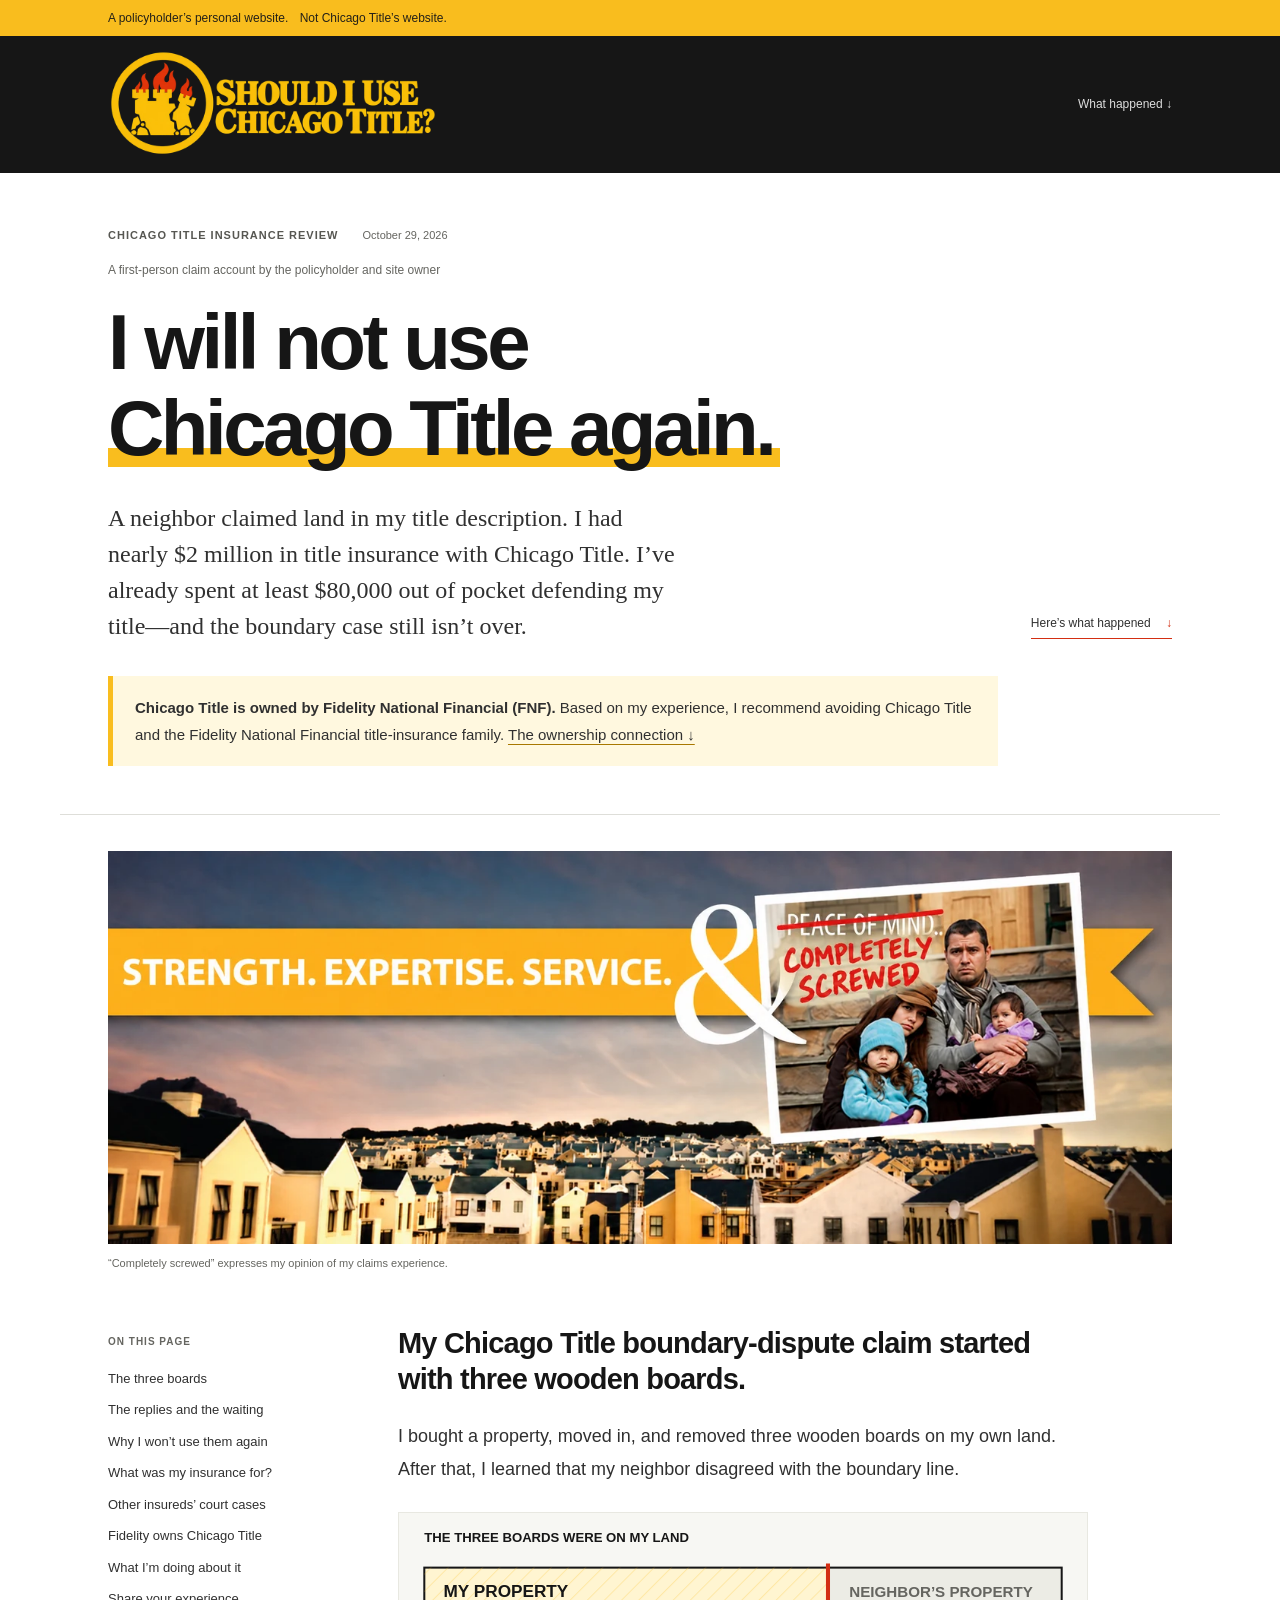
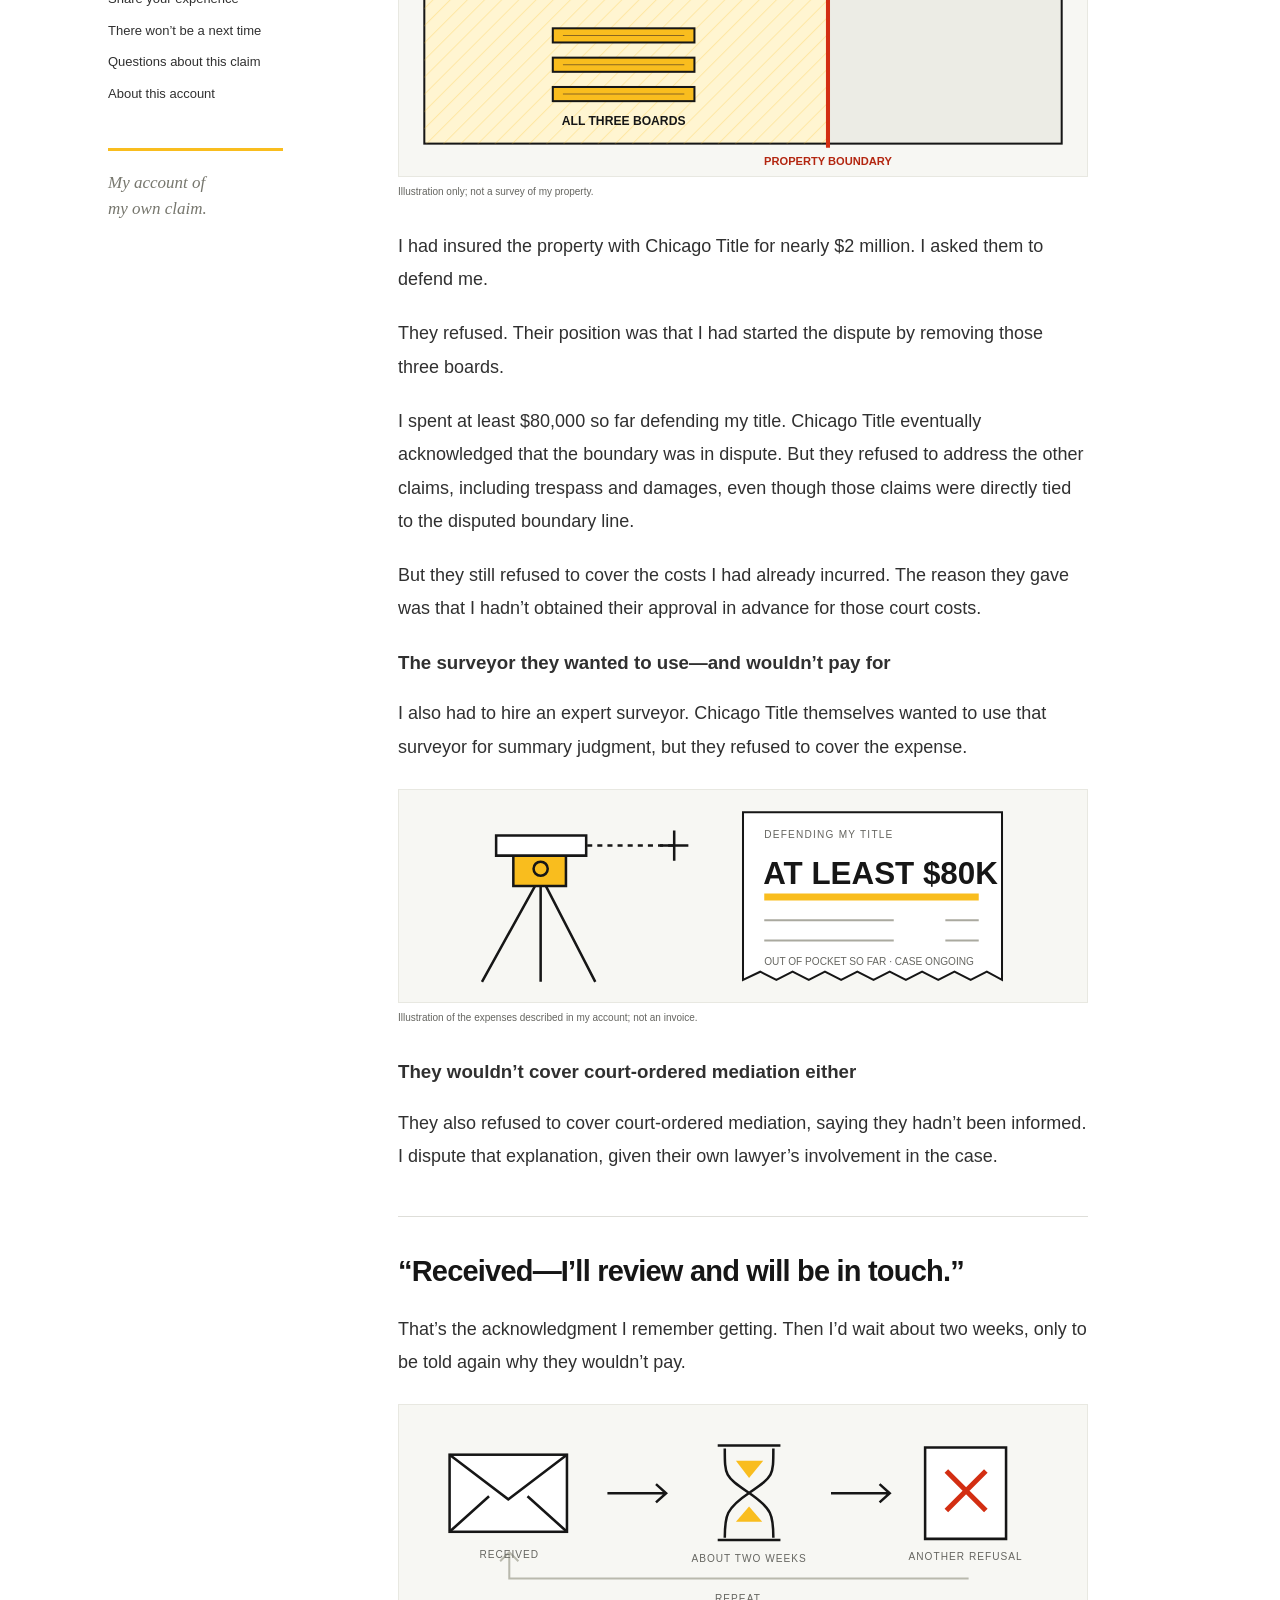
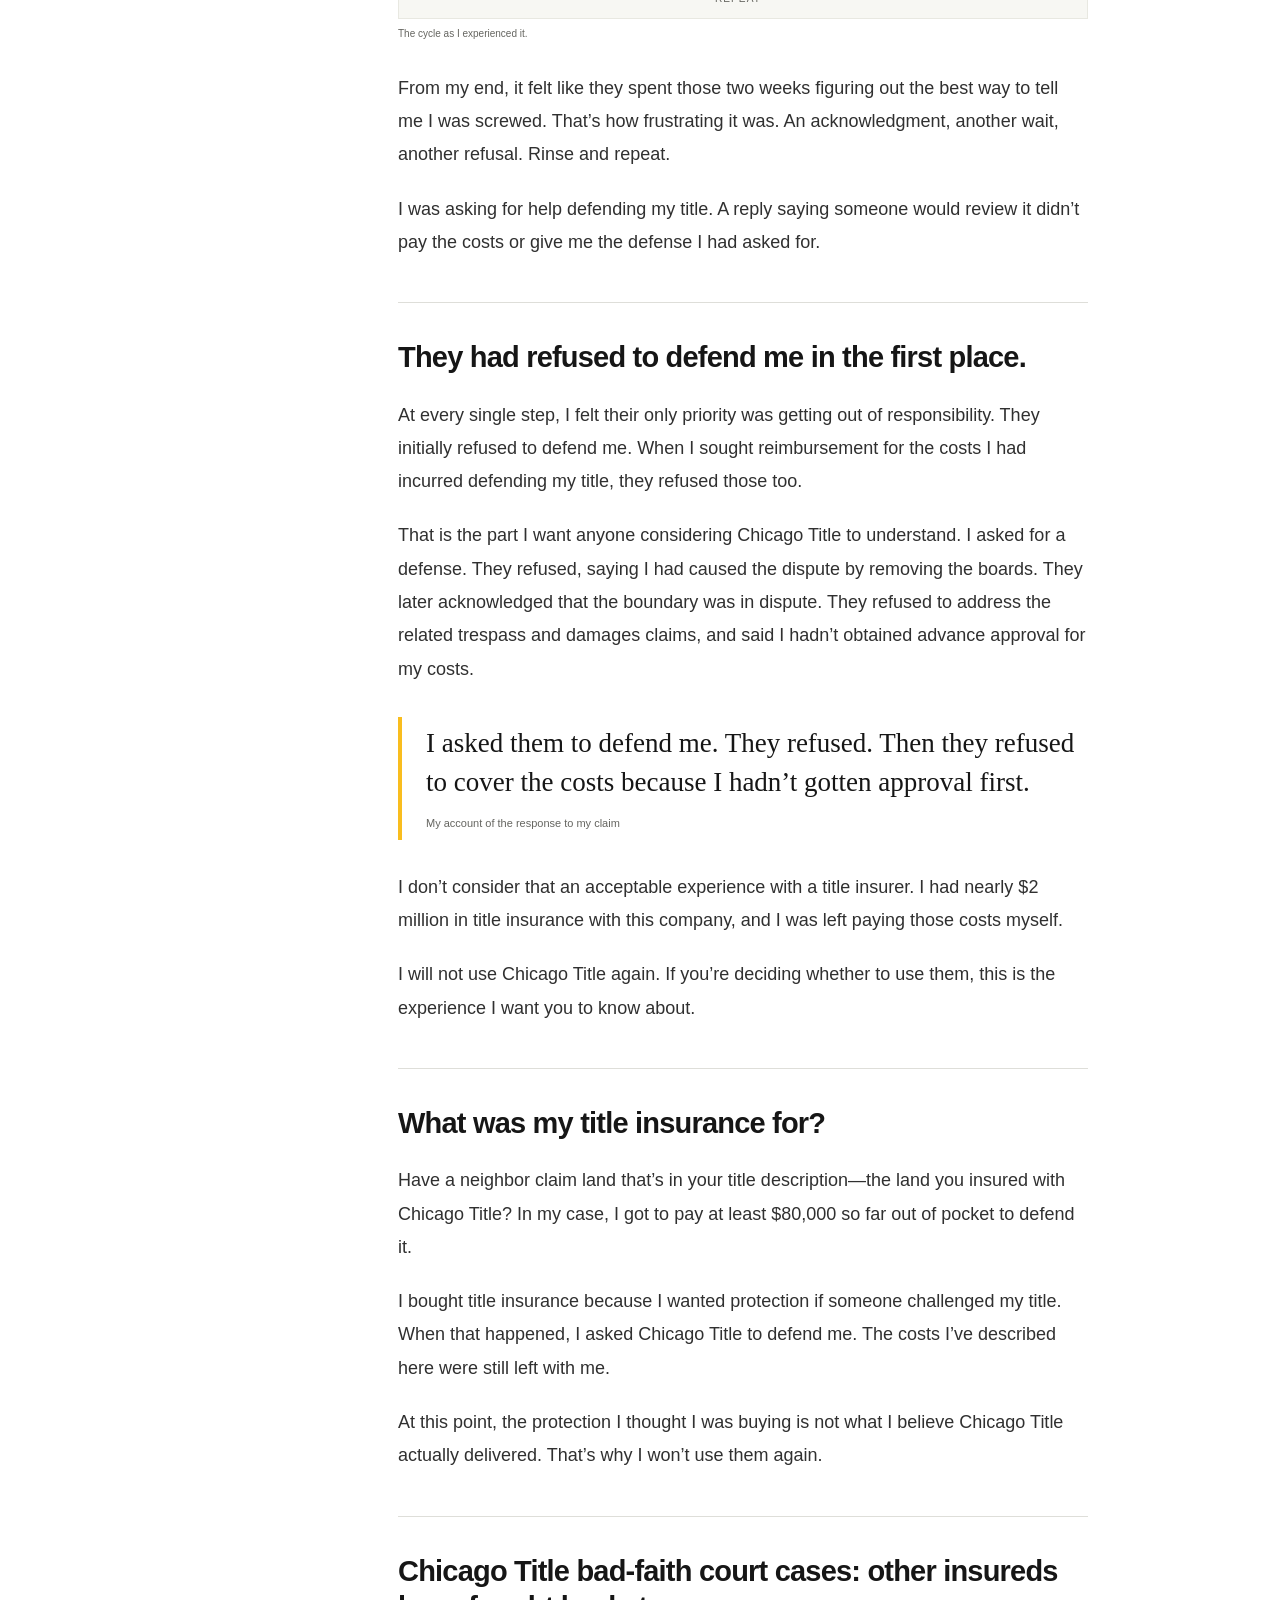
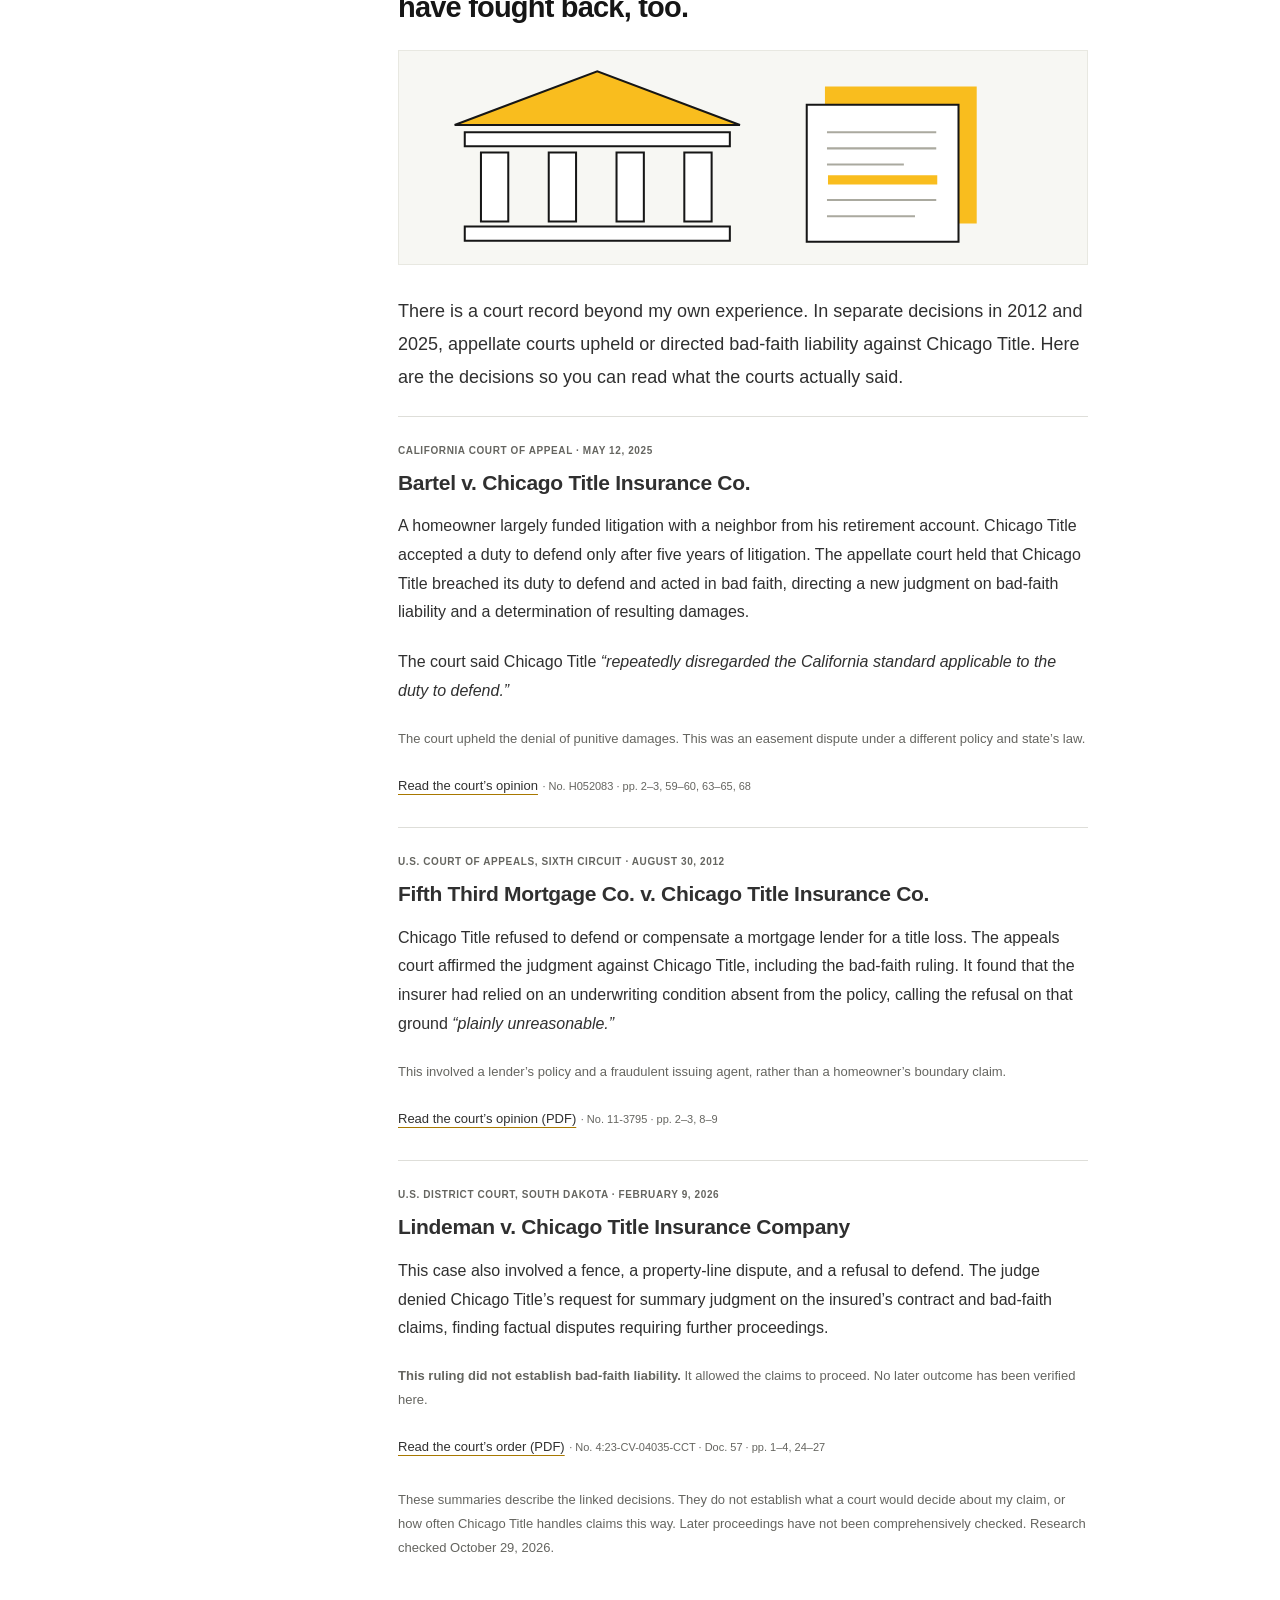
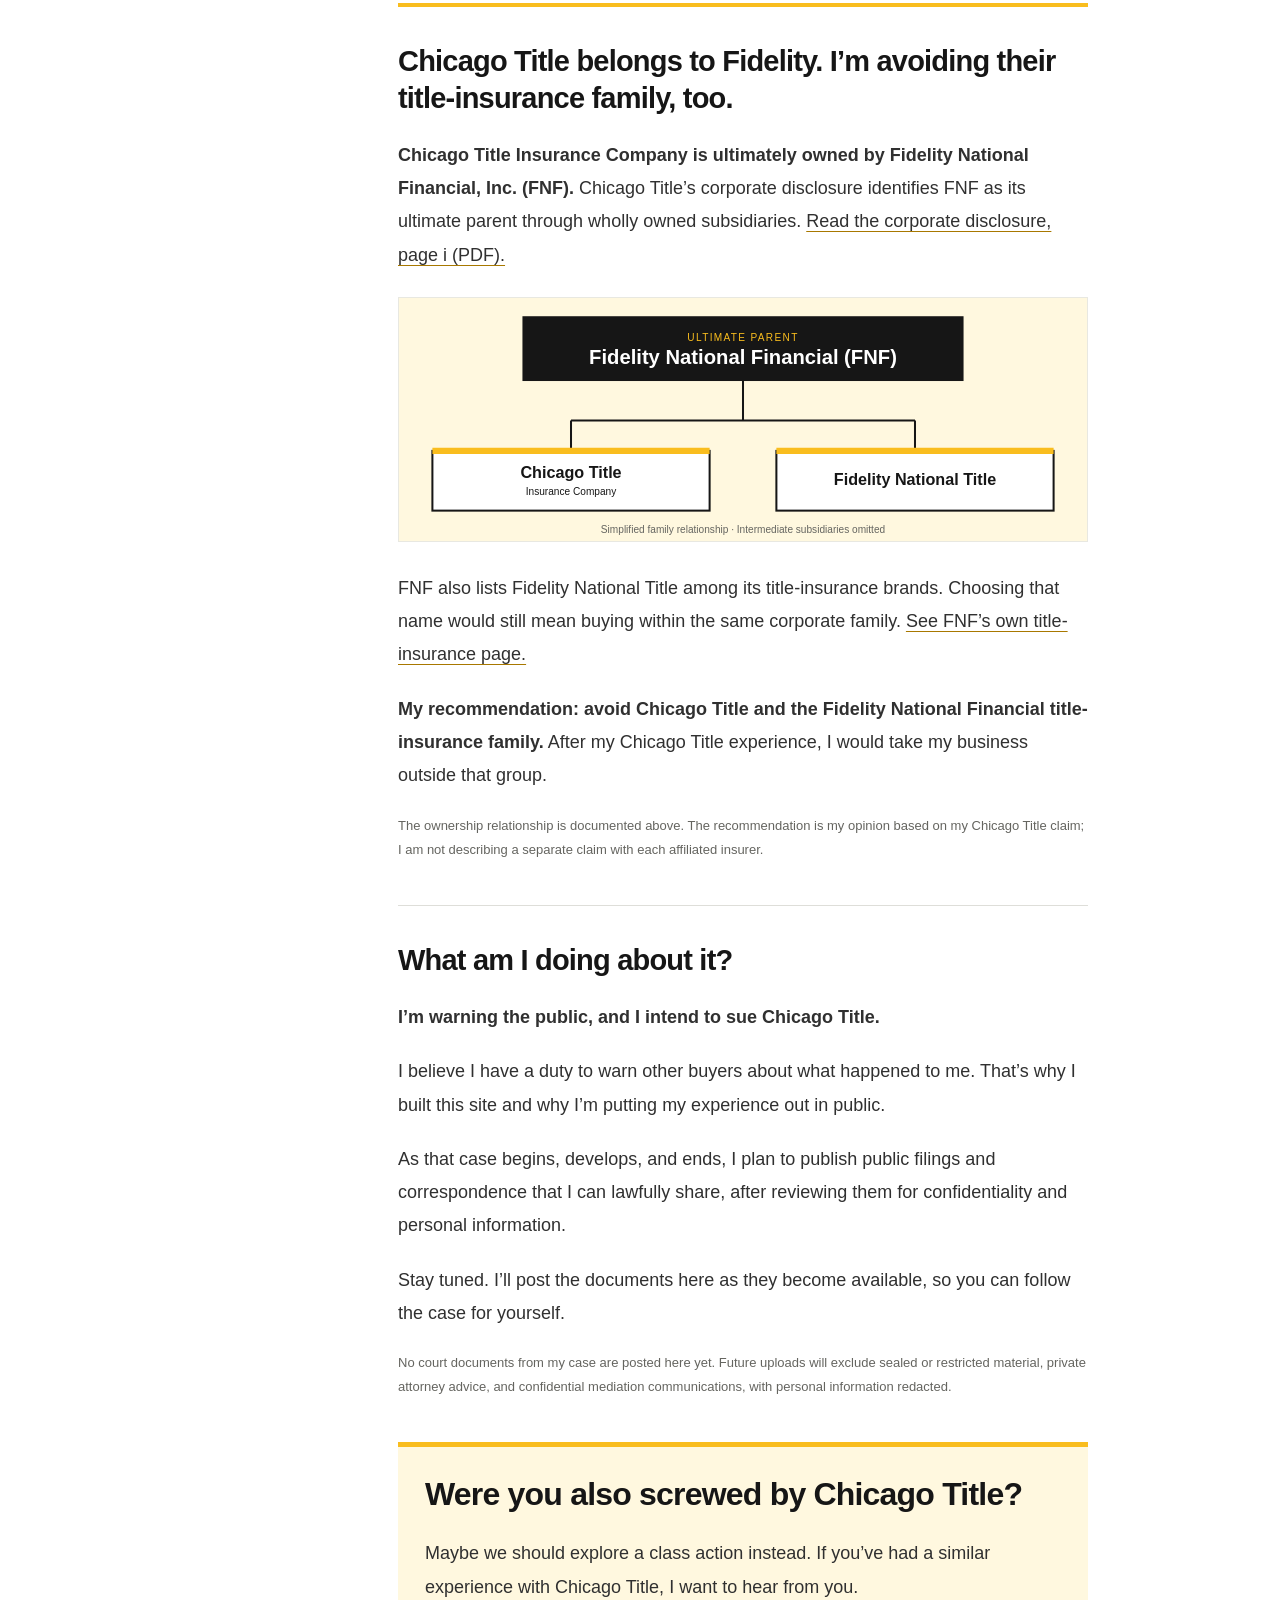
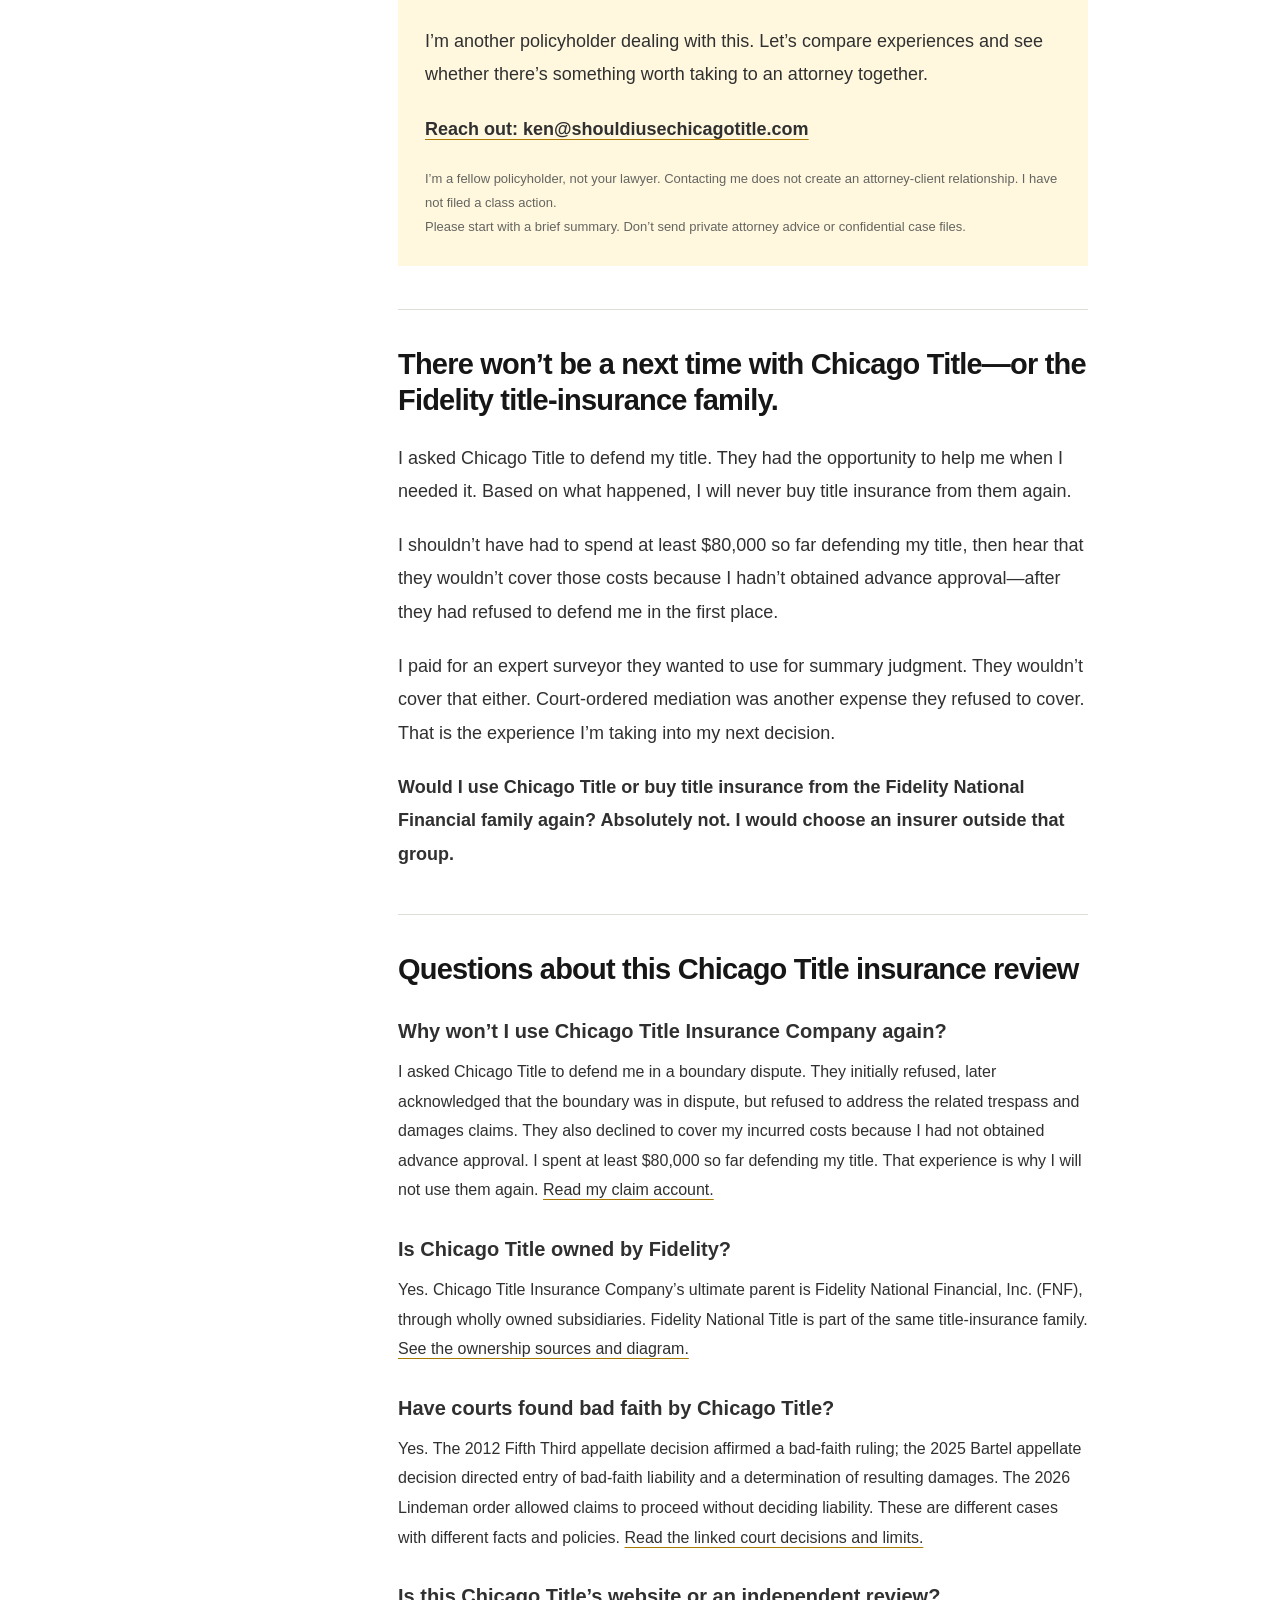
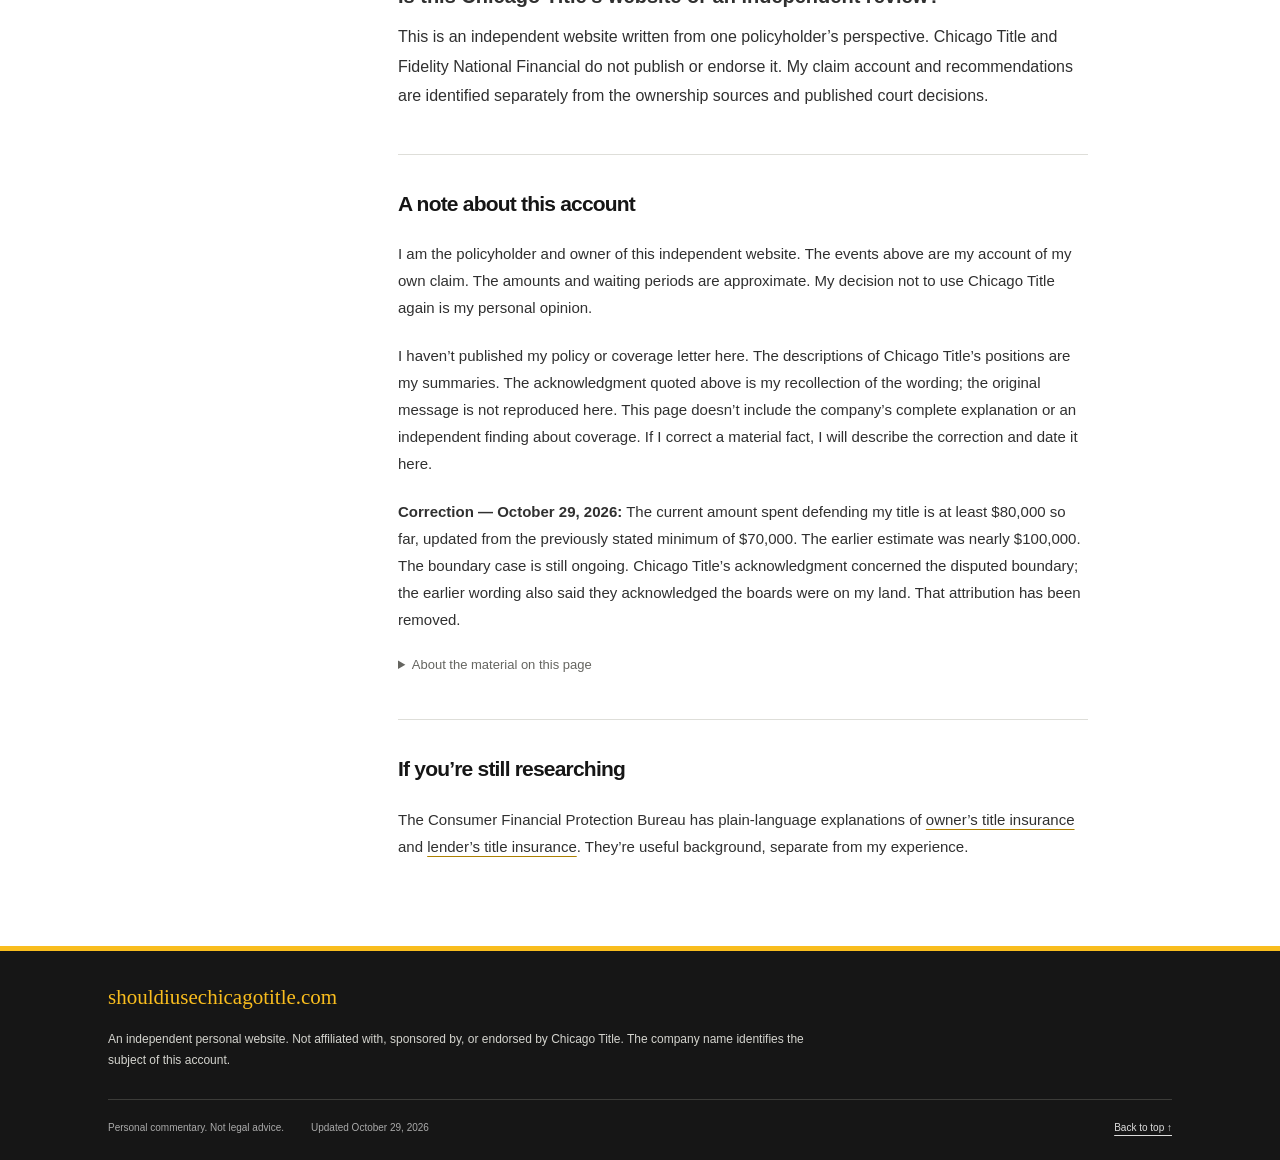
==== commit d836d1e7: "Update parody banner with sad family expressions" ====
--- a/index.html
+++ b/index.html
@@ -120,7 +120,7 @@
 <div class="opening-bottom"><p>A neighbor claimed land in my title description. I had nearly $2 million in title insurance with Chicago Title. I’ve already spent at least $80,000 out of pocket defending my title—and the boundary case still isn’t over.</p><a href="#experience" class="read-link">Here’s what happened <span aria-hidden="true">↓</span></a></div>
 <div class="ownership-alert"><p><strong>Chicago Title is owned by Fidelity National Financial (FNF).</strong> Based on my experience, I recommend avoiding Chicago Title and the Fidelity National Financial title-insurance family. <a href="#fidelity">The ownership connection ↓</a></p></div>
 </section>
-<figure class="wide ad-commentary"><img src="assets/chicago-title-peace-of-mind-parody.webp" width="2064" height="762" decoding="async" alt="Parody of Chicago Title advertising: Peace of mind is crossed out in red and replaced with Completely screwed."><figcaption>“Completely screwed” expresses my opinion of my claims experience.</figcaption></figure>
+<figure class="wide ad-commentary"><img src="assets/chicago-title-peace-of-mind-parody.webp?v=2" width="2064" height="762" decoding="async" alt="Parody of Chicago Title advertising: Peace of mind is crossed out in red and replaced with Completely screwed."><figcaption>“Completely screwed” expresses my opinion of my claims experience.</figcaption></figure>
 <div class="wide story-layout">
 <aside class="contents" aria-label="On this page"><p>ON THIS PAGE</p><nav><a href="#experience">The three boards</a><a href="#responses">The replies and the waiting</a><a href="#confidence">Why I won’t use them again</a><a href="#protection">What was my insurance for?</a><a href="#other-cases">Other insureds’ court cases</a><a href="#fidelity">Fidelity owns Chicago Title</a><a href="#what-im-doing">What I’m doing about it</a><a href="#share-your-experience">Share your experience</a><a href="#questions">There won’t be a next time</a><a href="#quick-answers">Questions about this claim</a><a href="#record">About this account</a></nav><span class="margin-note">My account of<br>my own claim.</span></aside>
 <div class="story">
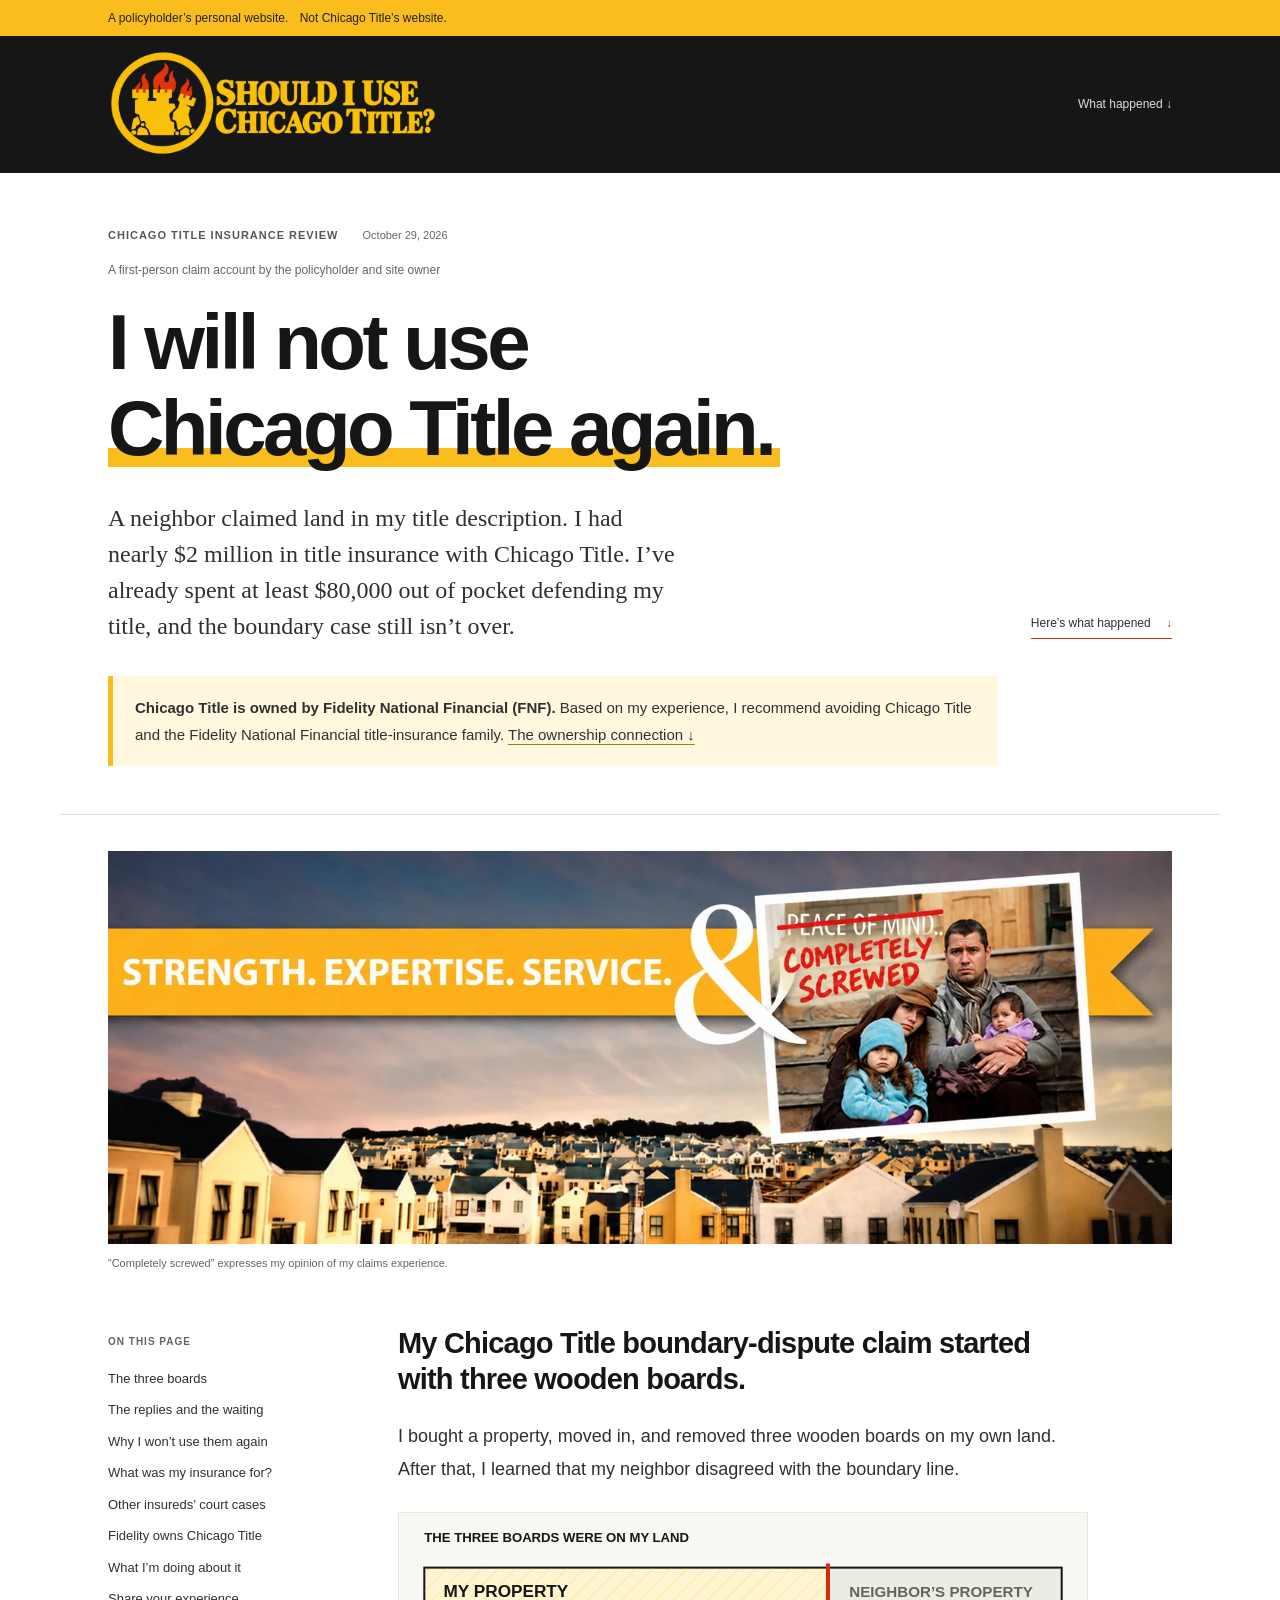
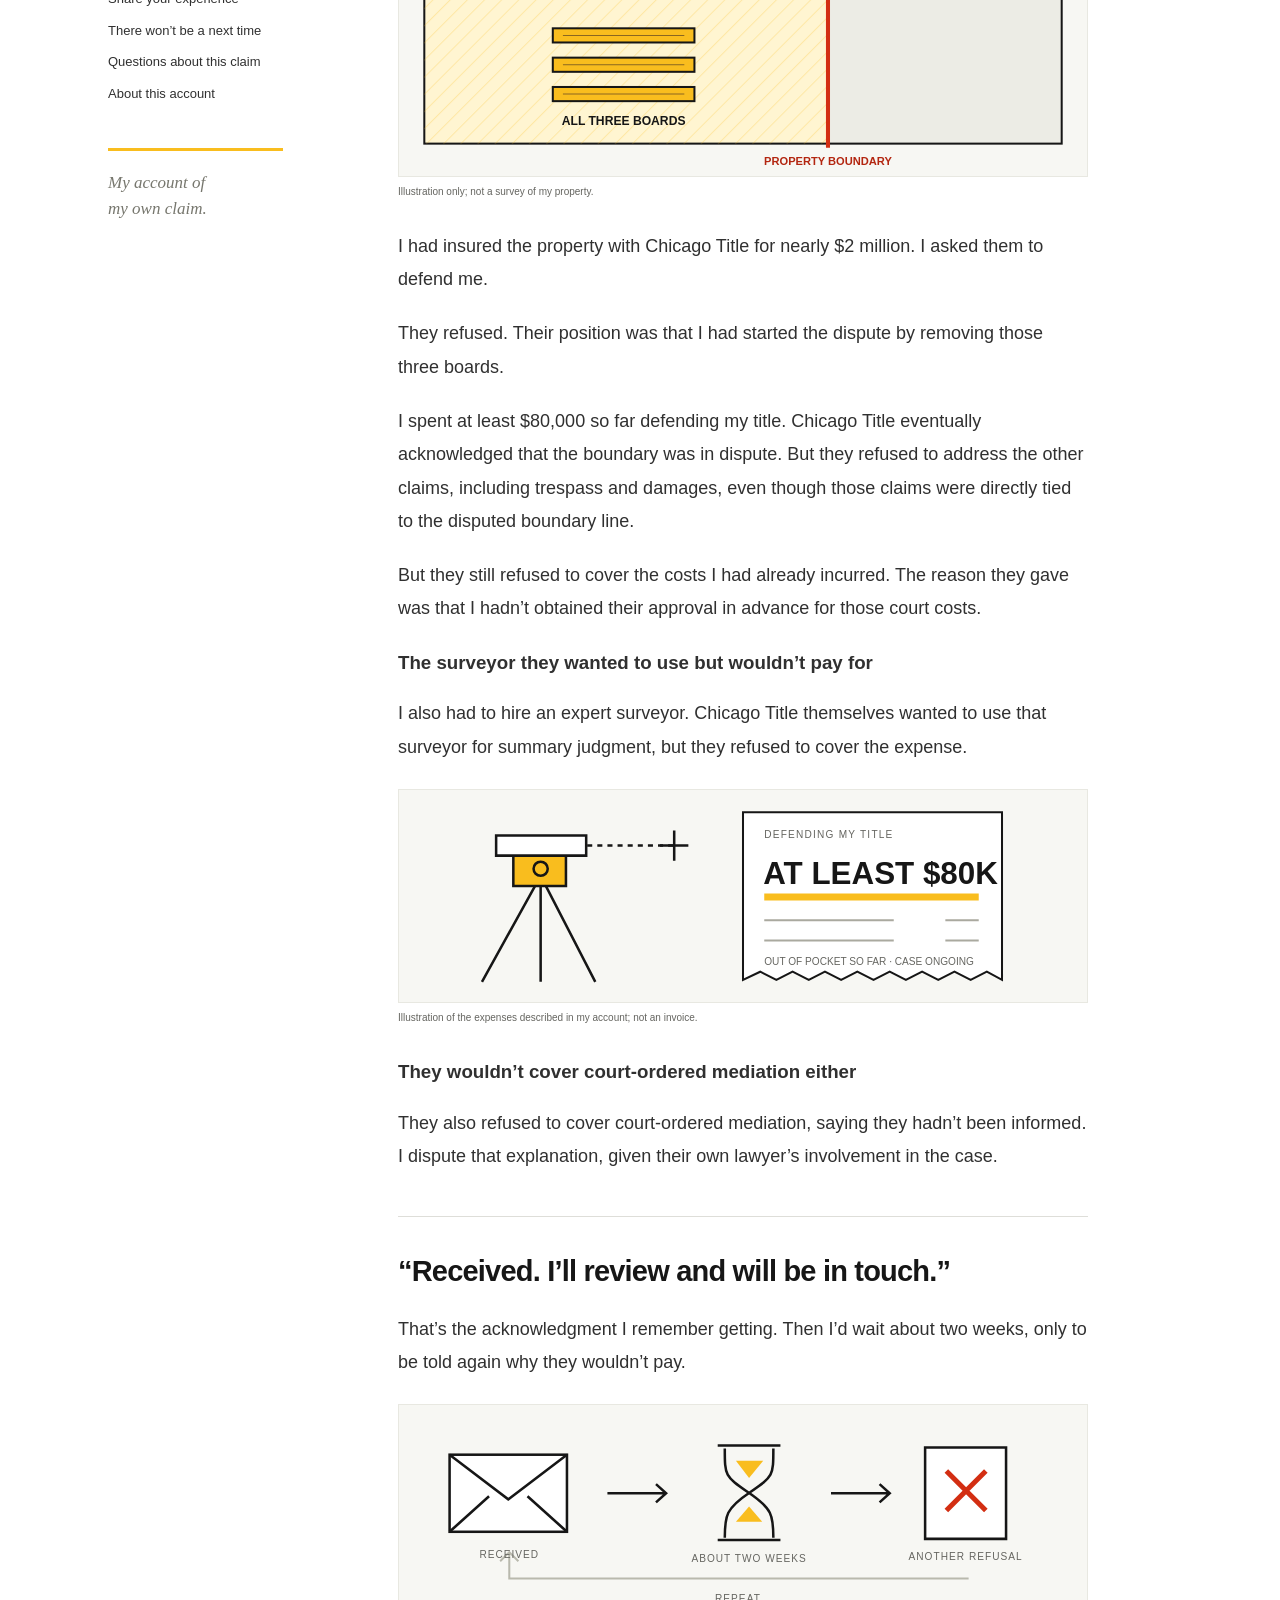
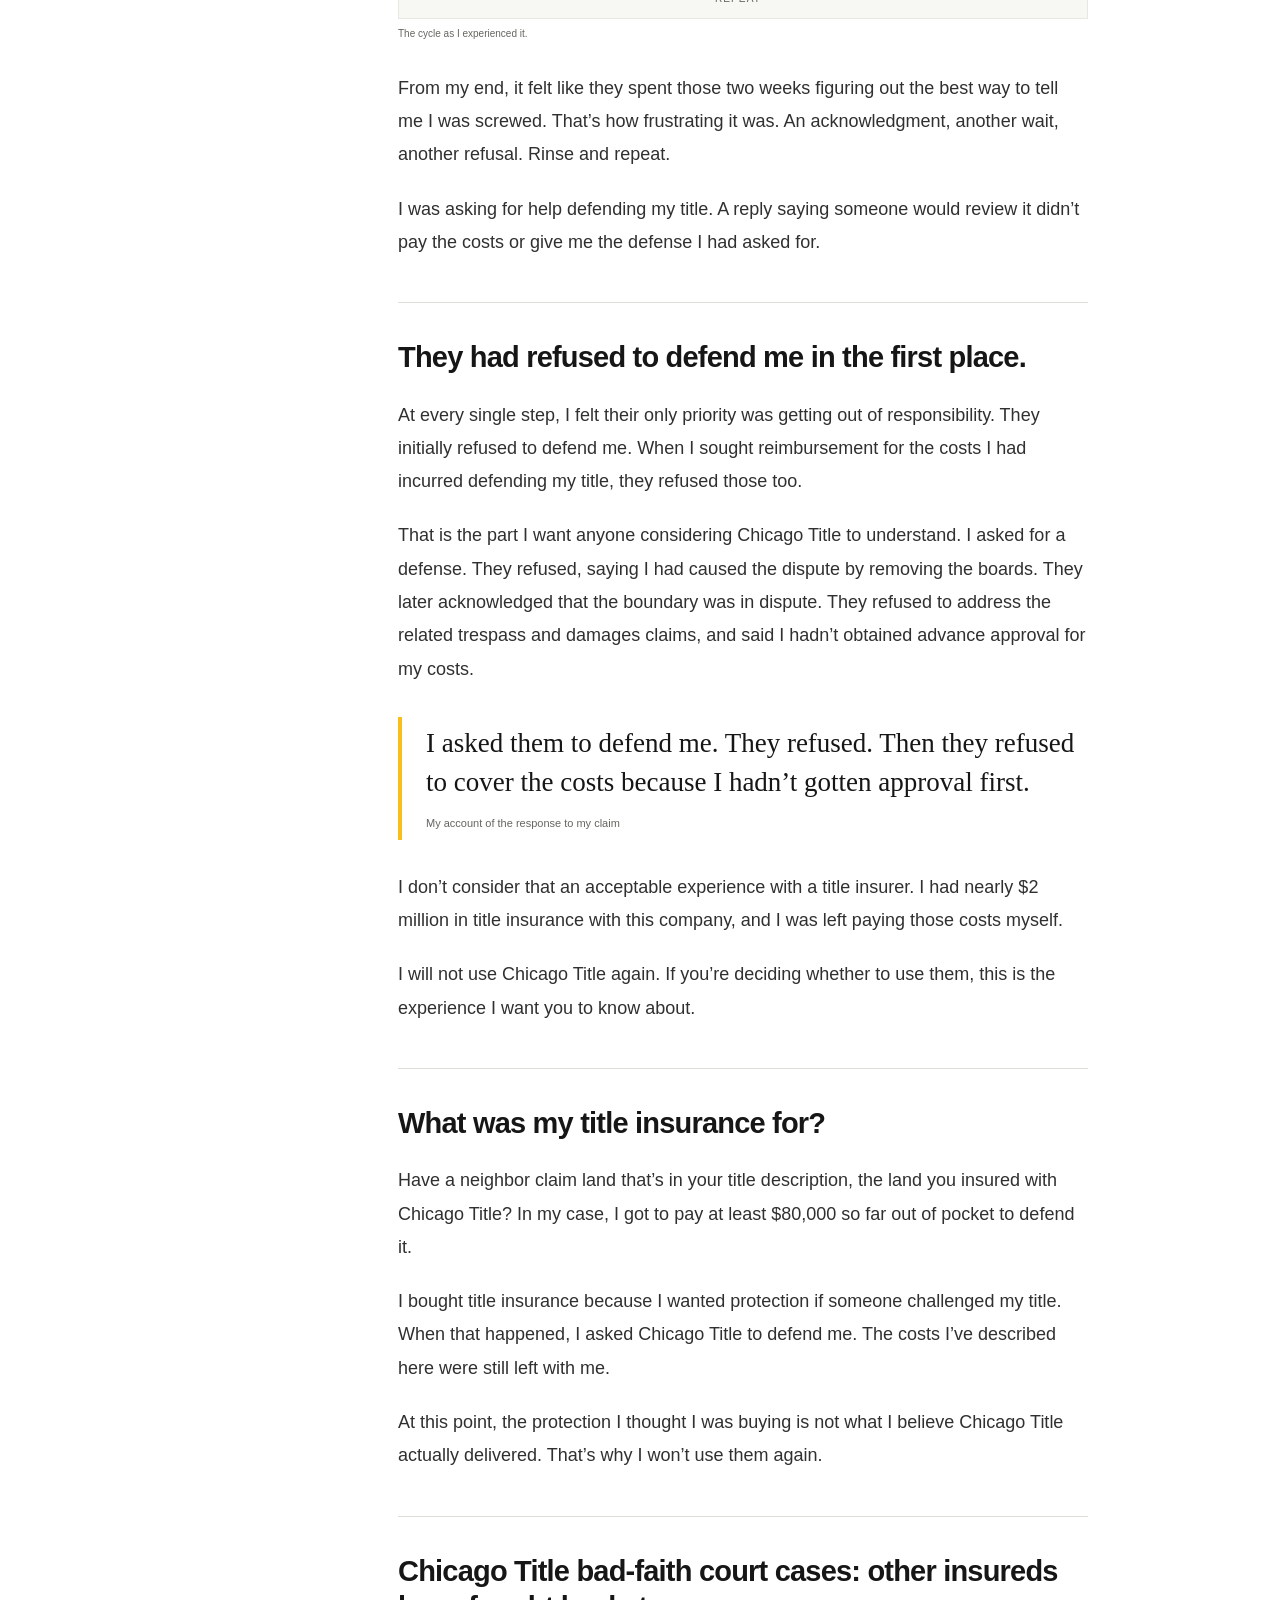
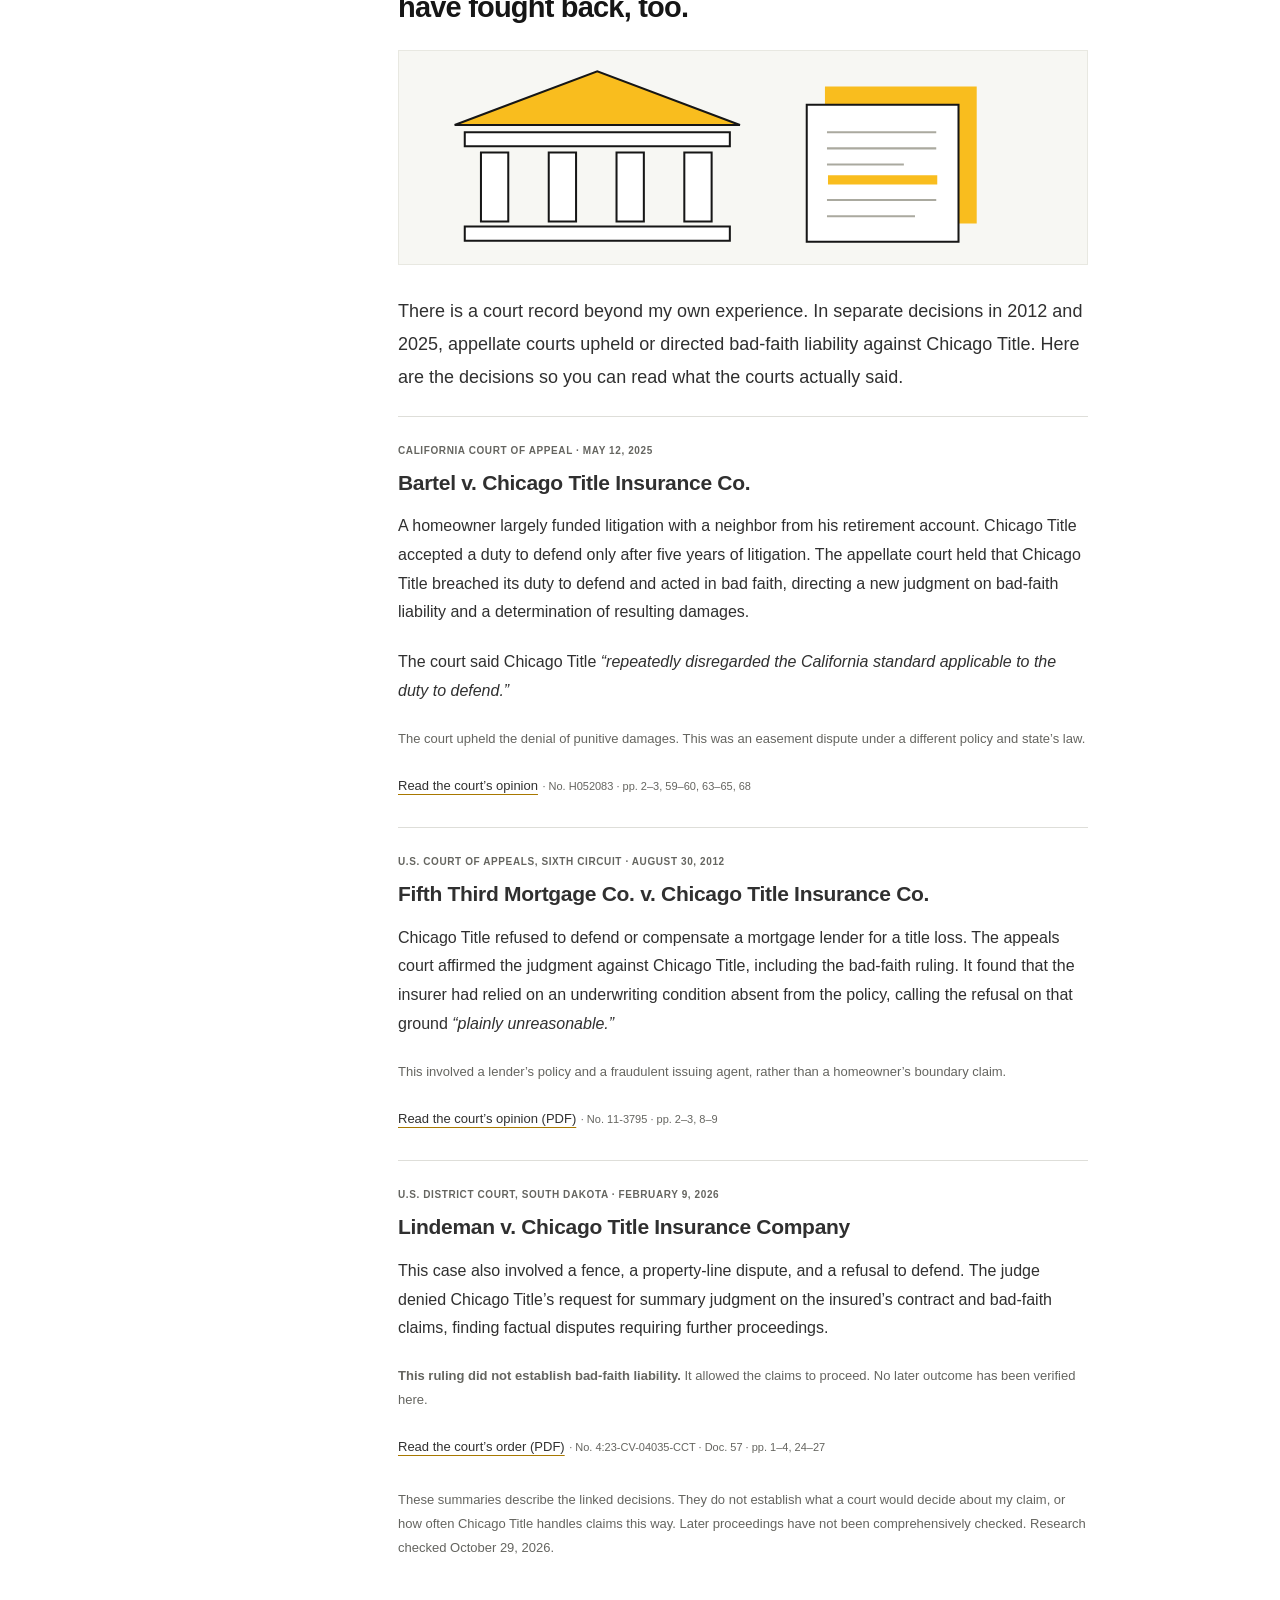
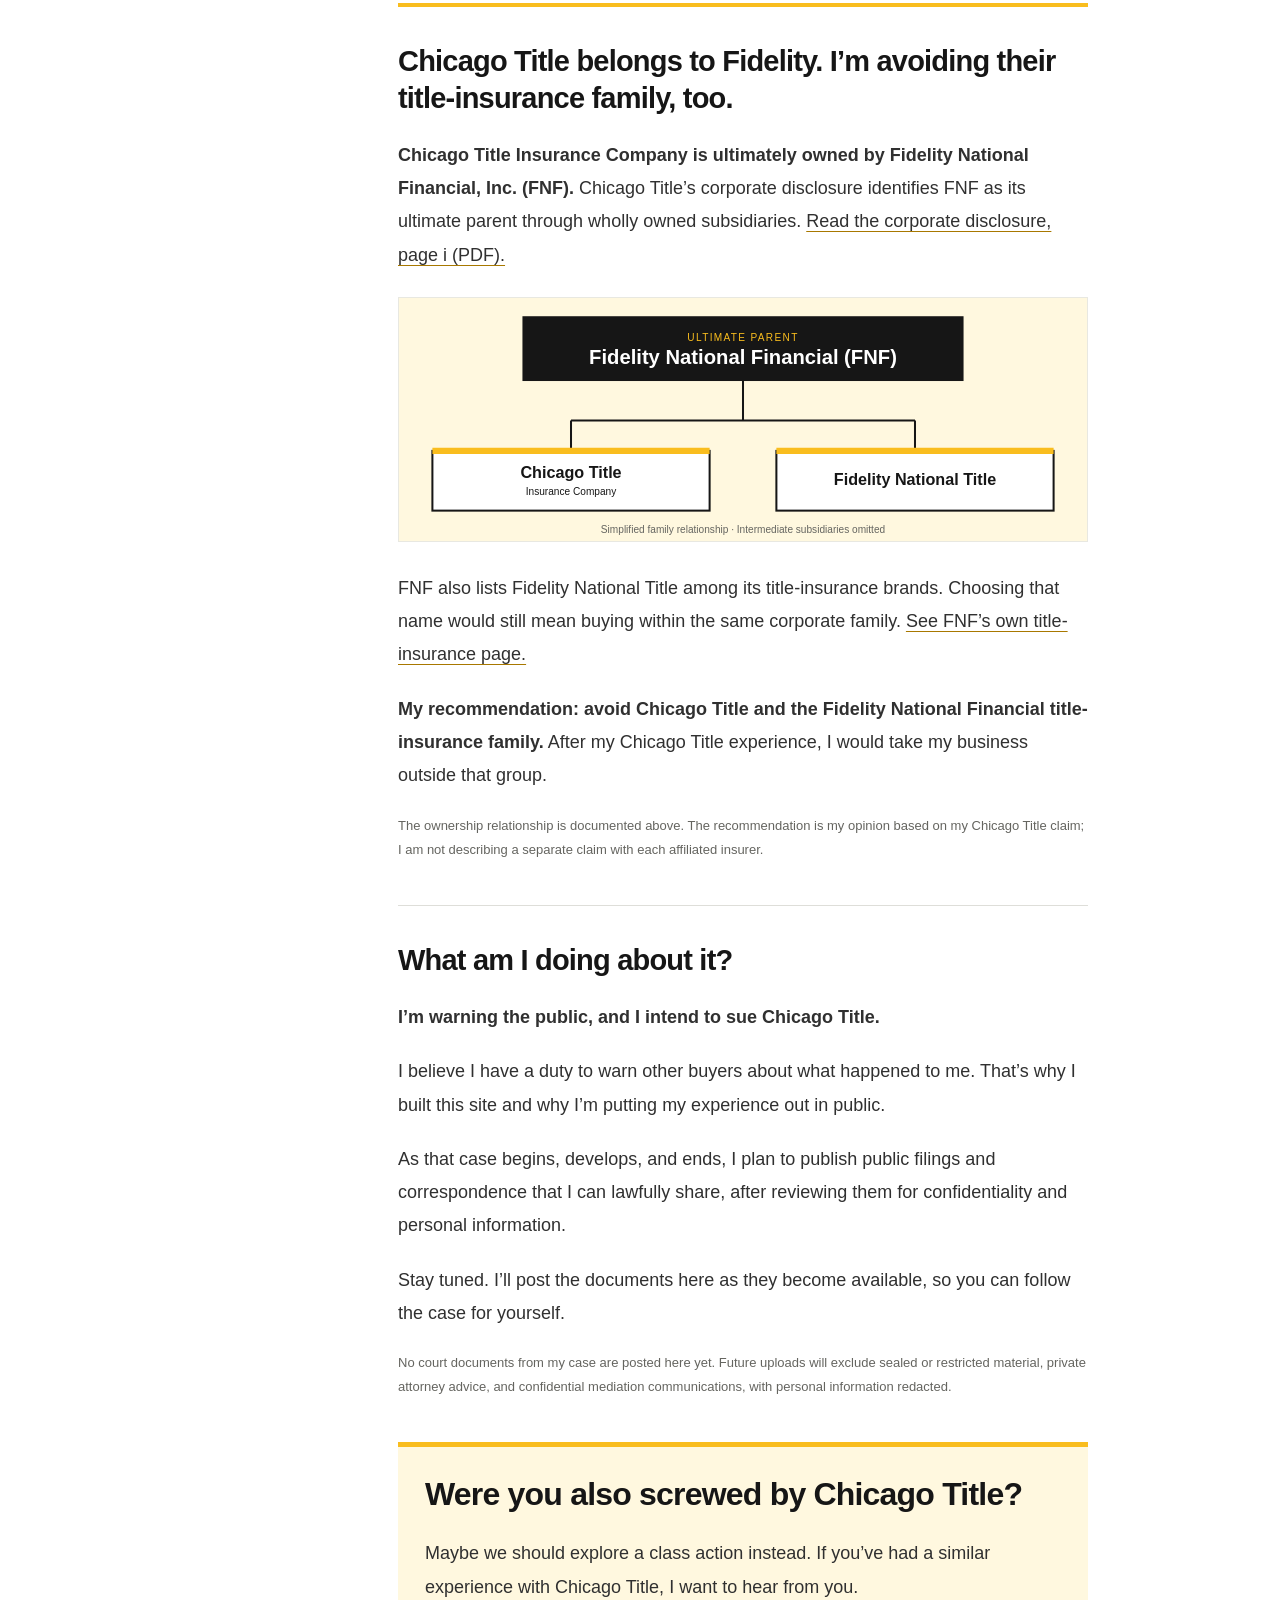
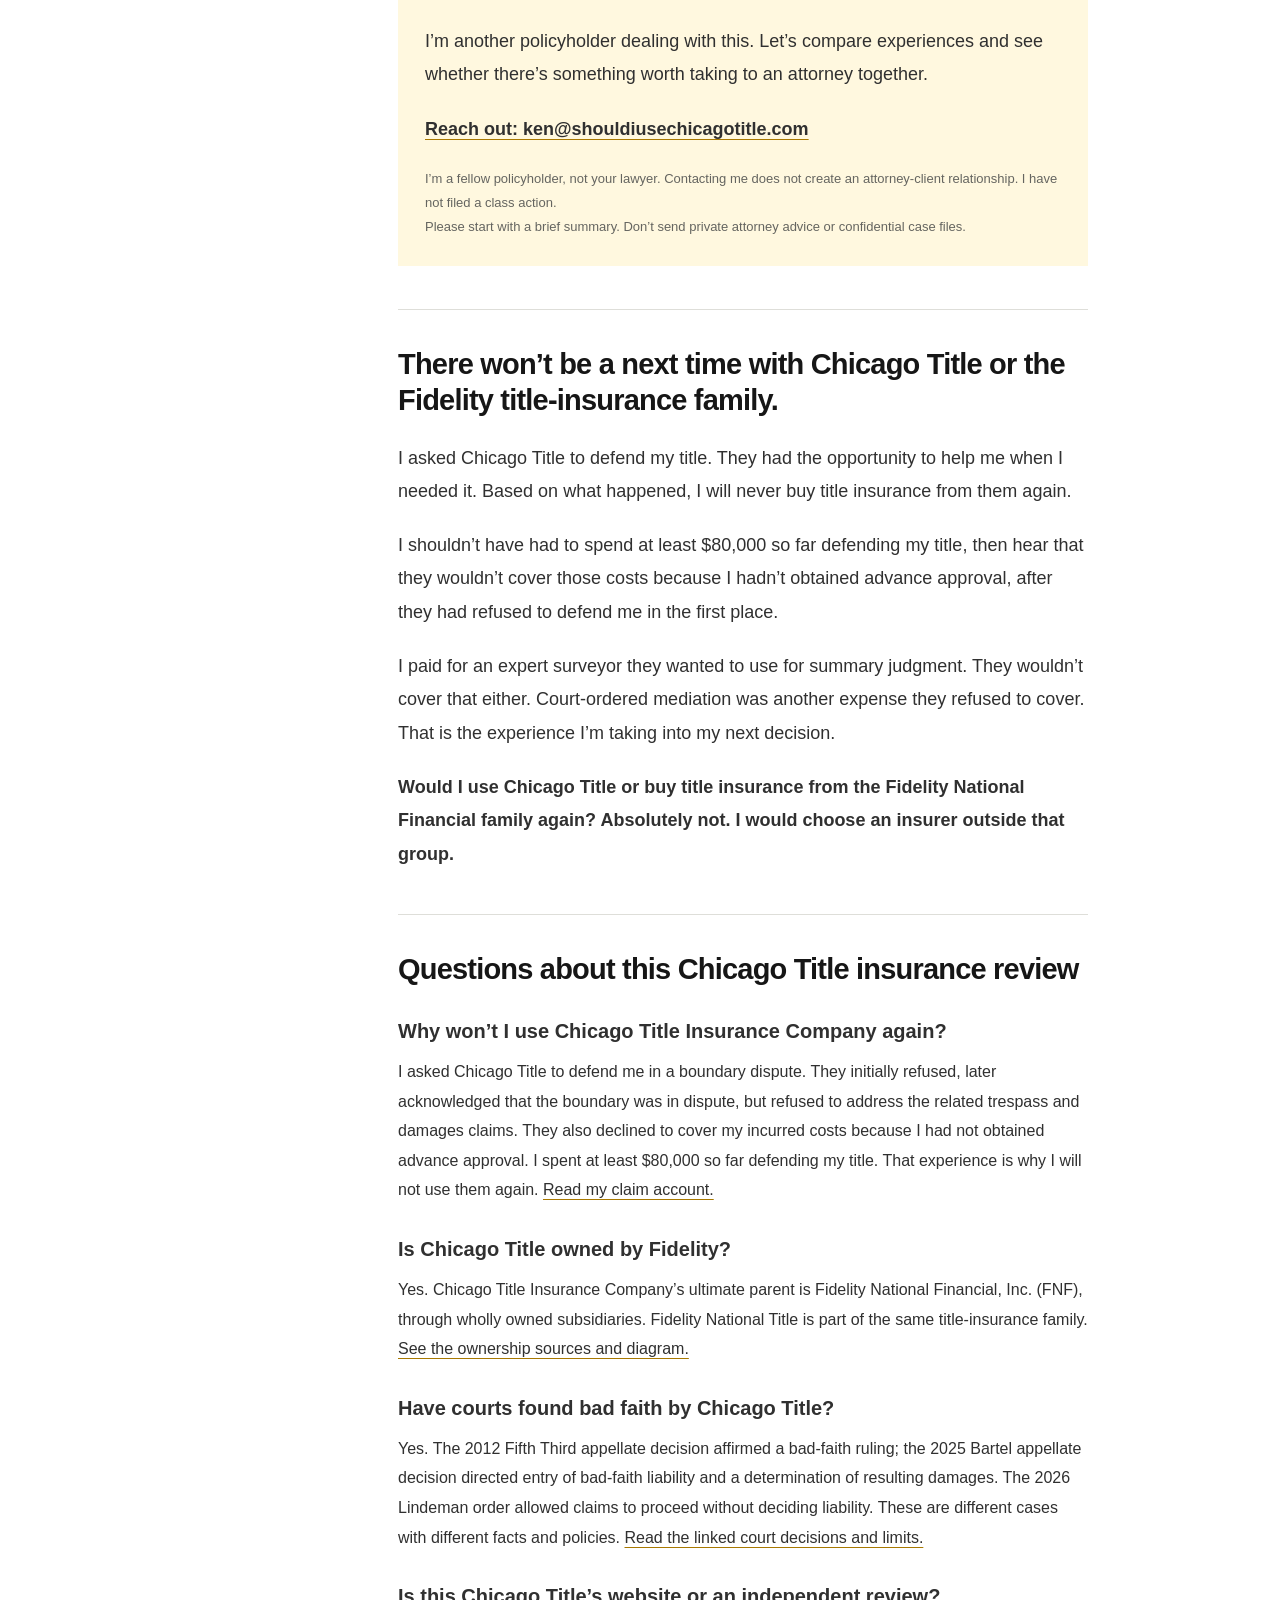
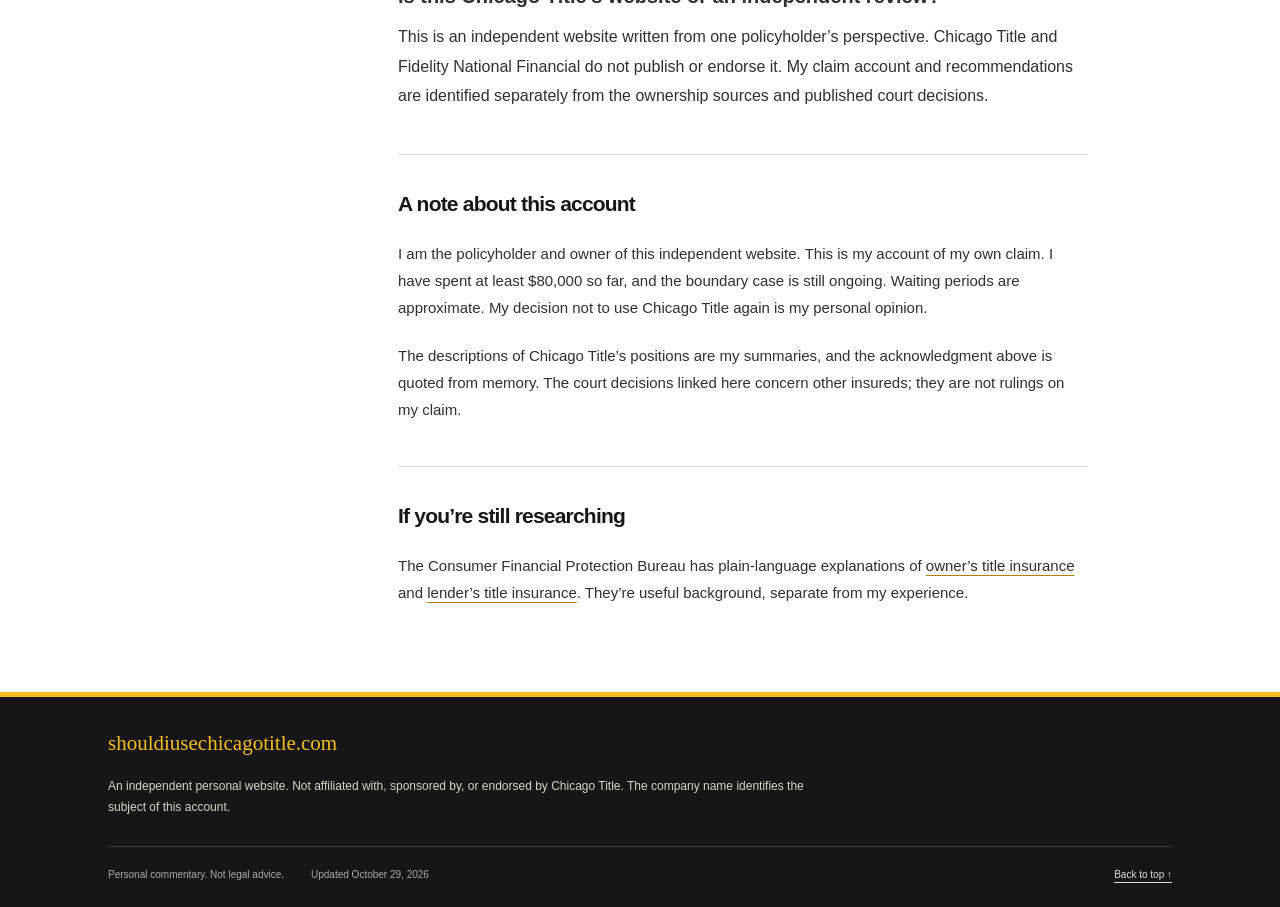
==== commit 14c634af: "Remove editing history and em dashes from public copy" ====
--- a/index.html
+++ b/index.html
@@ -117,7 +117,7 @@
 <p class="dateline">CHICAGO TITLE INSURANCE REVIEW <span>October 29, 2026</span></p>
 <p class="review-byline">A first-person claim account by the policyholder and site owner</p>
 <h1 id="page-title">I will not use<br><mark>Chicago Title again.</mark></h1>
-<div class="opening-bottom"><p>A neighbor claimed land in my title description. I had nearly $2 million in title insurance with Chicago Title. I’ve already spent at least $80,000 out of pocket defending my title—and the boundary case still isn’t over.</p><a href="#experience" class="read-link">Here’s what happened <span aria-hidden="true">↓</span></a></div>
+<div class="opening-bottom"><p>A neighbor claimed land in my title description. I had nearly $2 million in title insurance with Chicago Title. I’ve already spent at least $80,000 out of pocket defending my title, and the boundary case still isn’t over.</p><a href="#experience" class="read-link">Here’s what happened <span aria-hidden="true">↓</span></a></div>
 <div class="ownership-alert"><p><strong>Chicago Title is owned by Fidelity National Financial (FNF).</strong> Based on my experience, I recommend avoiding Chicago Title and the Fidelity National Financial title-insurance family. <a href="#fidelity">The ownership connection ↓</a></p></div>
 </section>
 <figure class="wide ad-commentary"><img src="assets/chicago-title-peace-of-mind-parody.webp?v=2" width="2064" height="762" decoding="async" alt="Parody of Chicago Title advertising: Peace of mind is crossed out in red and replaced with Completely screwed."><figcaption>“Completely screwed” expresses my opinion of my claims experience.</figcaption></figure>
@@ -131,13 +131,13 @@
 <p>They refused. Their position was that I had started the dispute by removing those three boards.</p>
 <p>I spent at least $80,000 so far defending my title. Chicago Title eventually acknowledged that the boundary was in dispute. But they refused to address the other claims, including trespass and damages, even though those claims were directly tied to the disputed boundary line.</p>
 <p>But they still refused to cover the costs I had already incurred. The reason they gave was that I hadn’t obtained their approval in advance for those court costs.</p>
-<h3>The surveyor they wanted to use—and wouldn’t pay for</h3>
+<h3>The surveyor they wanted to use but wouldn’t pay for</h3>
 <p>I also had to hire an expert surveyor. Chicago Title themselves wanted to use that surveyor for summary judgment, but they refused to cover the expense.</p>
 <figure class="vector-figure"><img src="assets/survey-expenses.svg" width="680" height="210" loading="lazy" alt="A survey instrument beside an expense sheet marked at least $80,000 so far out of pocket."><figcaption>Illustration of the expenses described in my account; not an invoice.</figcaption></figure>
 <h3>They wouldn’t cover court-ordered mediation either</h3>
 <p>They also refused to cover court-ordered mediation, saying they hadn’t been informed. I dispute that explanation, given their own lawyer’s involvement in the case.</p>
 </section>
-<section id="responses" aria-labelledby="responses-title"><h2 id="responses-title">“Received—I’ll review and will be in touch.”</h2>
+<section id="responses" aria-labelledby="responses-title"><h2 id="responses-title">“Received. I’ll review and will be in touch.”</h2>
 <p>That’s the acknowledgment I remember getting. Then I’d wait about two weeks, only to be told again why they wouldn’t pay.</p>
 <figure class="vector-figure"><img src="assets/review-cycle.svg" width="680" height="210" loading="lazy" alt="An envelope, an hourglass, and a refusal connected in a repeating cycle."><figcaption>The cycle as I experienced it.</figcaption></figure>
 <p>From my end, it felt like they spent those two weeks figuring out the best way to tell me I was screwed. That’s how frustrating it was. An acknowledgment, another wait, another refusal. Rinse and repeat.</p>
@@ -151,7 +151,7 @@
 <p>I will not use Chicago Title again. If you’re deciding whether to use them, this is the experience I want you to know about.</p>
 </section>
 <section id="protection" aria-labelledby="protection-title"><h2 id="protection-title">What was my title insurance for?</h2>
-<p>Have a neighbor claim land that’s in your title description—the land you insured with Chicago Title? In my case, I got to pay at least $80,000 so far out of pocket to defend it.</p>
+<p>Have a neighbor claim land that’s in your title description, the land you insured with Chicago Title? In my case, I got to pay at least $80,000 so far out of pocket to defend it.</p>
 <p>I bought title insurance because I wanted protection if someone challenged my title. When that happened, I asked Chicago Title to defend me. The costs I’ve described here were still left with me.</p>
 <p>At this point, the protection I thought I was buying is not what I believe Chicago Title actually delivered. That’s why I won’t use them again.</p>
 </section>
@@ -203,9 +203,9 @@
 <p class="small-text">I’m a fellow policyholder, not your lawyer. Contacting me does not create an attorney-client relationship. I have not filed a class action.</p>
 <p class="small-text">Please start with a brief summary. Don’t send private attorney advice or confidential case files.</p>
 </section>
-<section id="questions" aria-labelledby="questions-title"><h2 id="questions-title">There won’t be a next time with Chicago Title—or the Fidelity title-insurance family.</h2>
+<section id="questions" aria-labelledby="questions-title"><h2 id="questions-title">There won’t be a next time with Chicago Title or the Fidelity title-insurance family.</h2>
 <p>I asked Chicago Title to defend my title. They had the opportunity to help me when I needed it. Based on what happened, I will never buy title insurance from them again.</p>
-<p>I shouldn’t have had to spend at least $80,000 so far defending my title, then hear that they wouldn’t cover those costs because I hadn’t obtained advance approval—after they had refused to defend me in the first place.</p>
+<p>I shouldn’t have had to spend at least $80,000 so far defending my title, then hear that they wouldn’t cover those costs because I hadn’t obtained advance approval, after they had refused to defend me in the first place.</p>
 <p>I paid for an expert surveyor they wanted to use for summary judgment. They wouldn’t cover that either. Court-ordered mediation was another expense they refused to cover. That is the experience I’m taking into my next decision.</p>
 <p><strong>Would I use Chicago Title or buy title insurance from the Fidelity National Financial family again? Absolutely not. I would choose an insurer outside that group.</strong></p>
 </section>
@@ -219,7 +219,7 @@
 <h3>Is this Chicago Title’s website or an independent review?</h3>
 <p>This is an independent website written from one policyholder’s perspective. Chicago Title and Fidelity National Financial do not publish or endorse it. My claim account and recommendations are identified separately from the ownership sources and published court decisions.</p>
 </section>
-<section id="record" class="account-note" aria-labelledby="record-title"><h2 id="record-title">A note about this account</h2><p>I am the policyholder and owner of this independent website. The events above are my account of my own claim. The amounts and waiting periods are approximate. My decision not to use Chicago Title again is my personal opinion.</p><p>I haven’t published my policy or coverage letter here. The descriptions of Chicago Title’s positions are my summaries. The acknowledgment quoted above is my recollection of the wording; the original message is not reproduced here. This page doesn’t include the company’s complete explanation or an independent finding about coverage. If I correct a material fact, I will describe the correction and date it here.</p><p><strong>Correction — October 29, 2026:</strong> The current amount spent defending my title is at least $80,000 so far, updated from the previously stated minimum of $70,000. The earlier estimate was nearly $100,000. The boundary case is still ongoing. Chicago Title’s acknowledgment concerned the disputed boundary; the earlier wording also said they acknowledged the boards were on my land. That attribution has been removed.</p><details><summary>About the material on this page</summary><p>This account is based on my recollection and statements. The underlying policy and coverage letter were not available for independent verification when this version was prepared. Private attorney correspondence, mediation materials, and unpublished litigation communications are not reproduced. The linked decisions concern other insureds. This page does not report a court finding of wrongdoing or a final resolution of my own claim.</p></details></section>
+<section id="record" class="account-note" aria-labelledby="record-title"><h2 id="record-title">A note about this account</h2><p>I am the policyholder and owner of this independent website. This is my account of my own claim. I have spent at least $80,000 so far, and the boundary case is still ongoing. Waiting periods are approximate. My decision not to use Chicago Title again is my personal opinion.</p><p>The descriptions of Chicago Title’s positions are my summaries, and the acknowledgment above is quoted from memory. The court decisions linked here concern other insureds; they are not rulings on my claim.</p></section>
 <section class="further-reading" aria-labelledby="reading-title"><h2 id="reading-title">If you’re still researching</h2><p>The Consumer Financial Protection Bureau has plain-language explanations of <a href="https://www.consumerfinance.gov/ask-cfpb/what-is-owners-title-insurance-en-164/">owner’s title insurance</a> and <a href="https://www.consumerfinance.gov/ask-cfpb/what-is-lenders-title-insurance-en-163/">lender’s title insurance</a>. They’re useful background, separate from my experience.</p></section>
 </div></div>
 </main>
